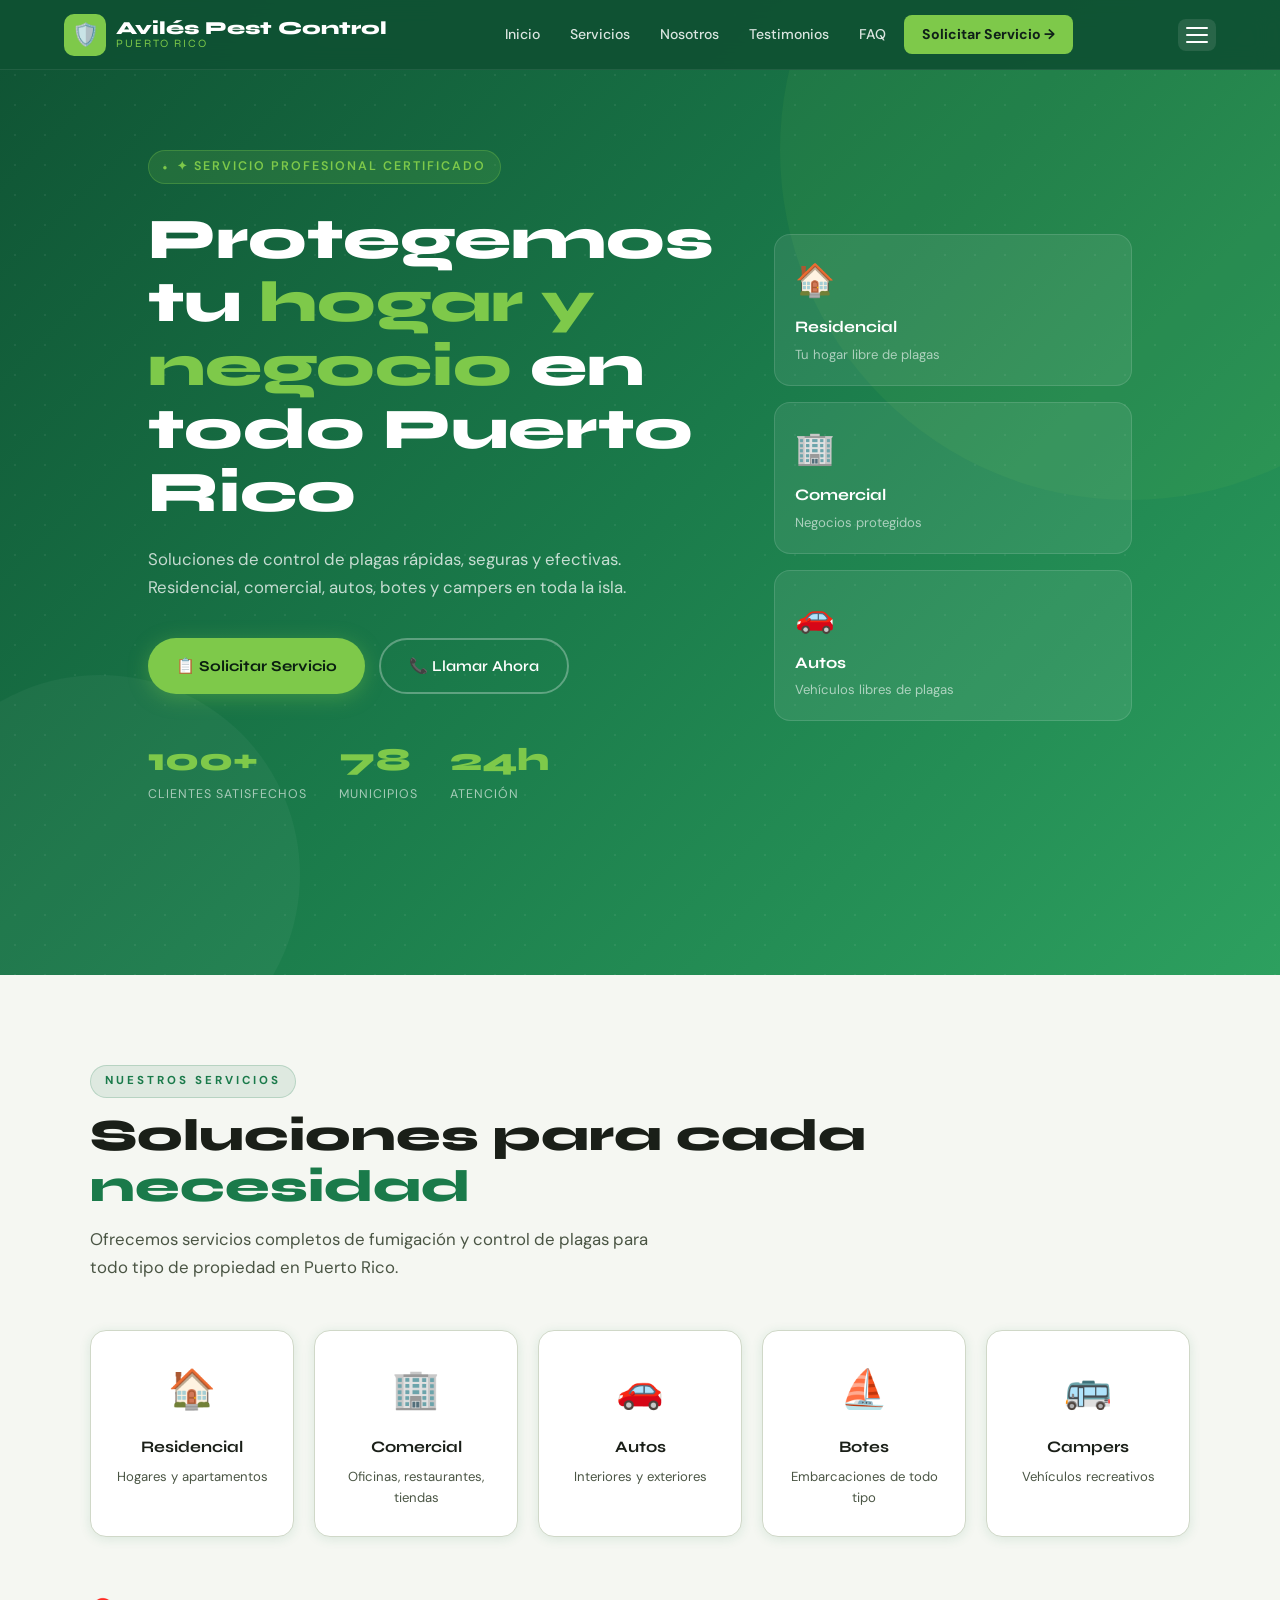
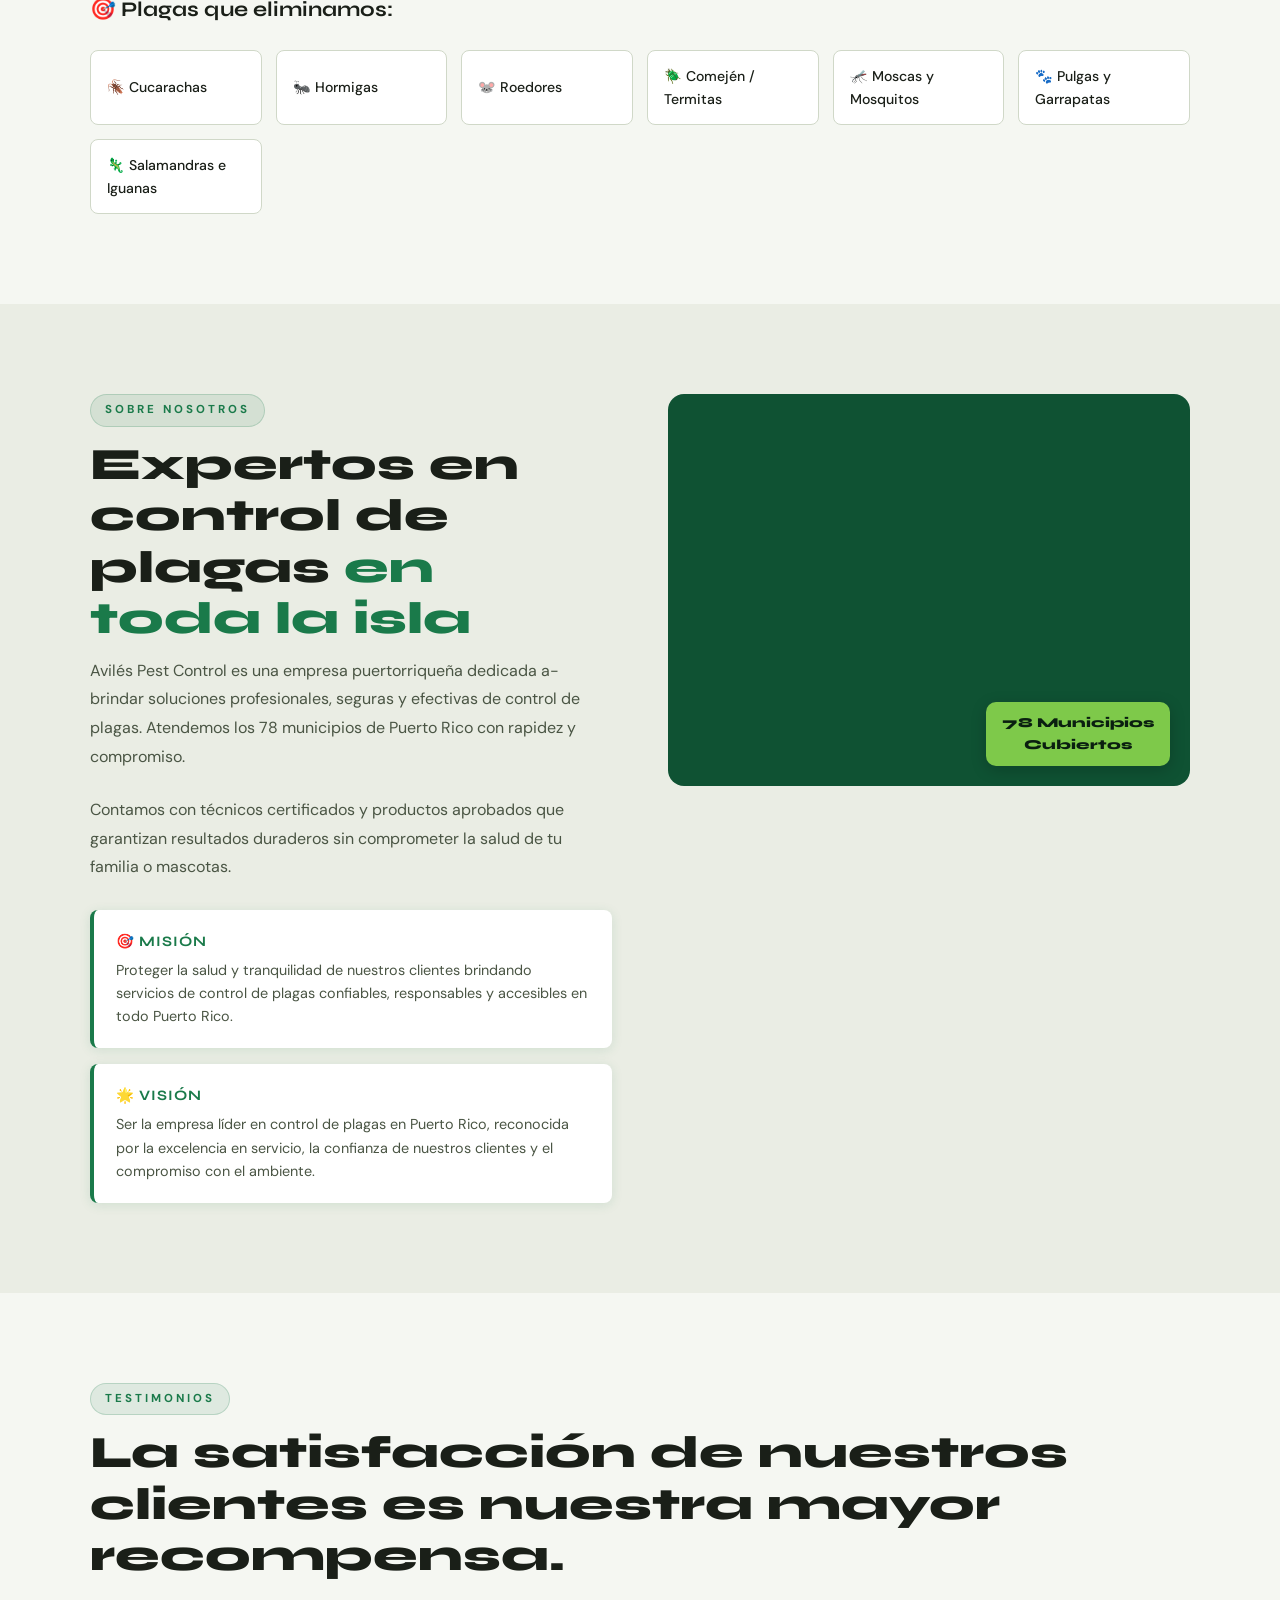
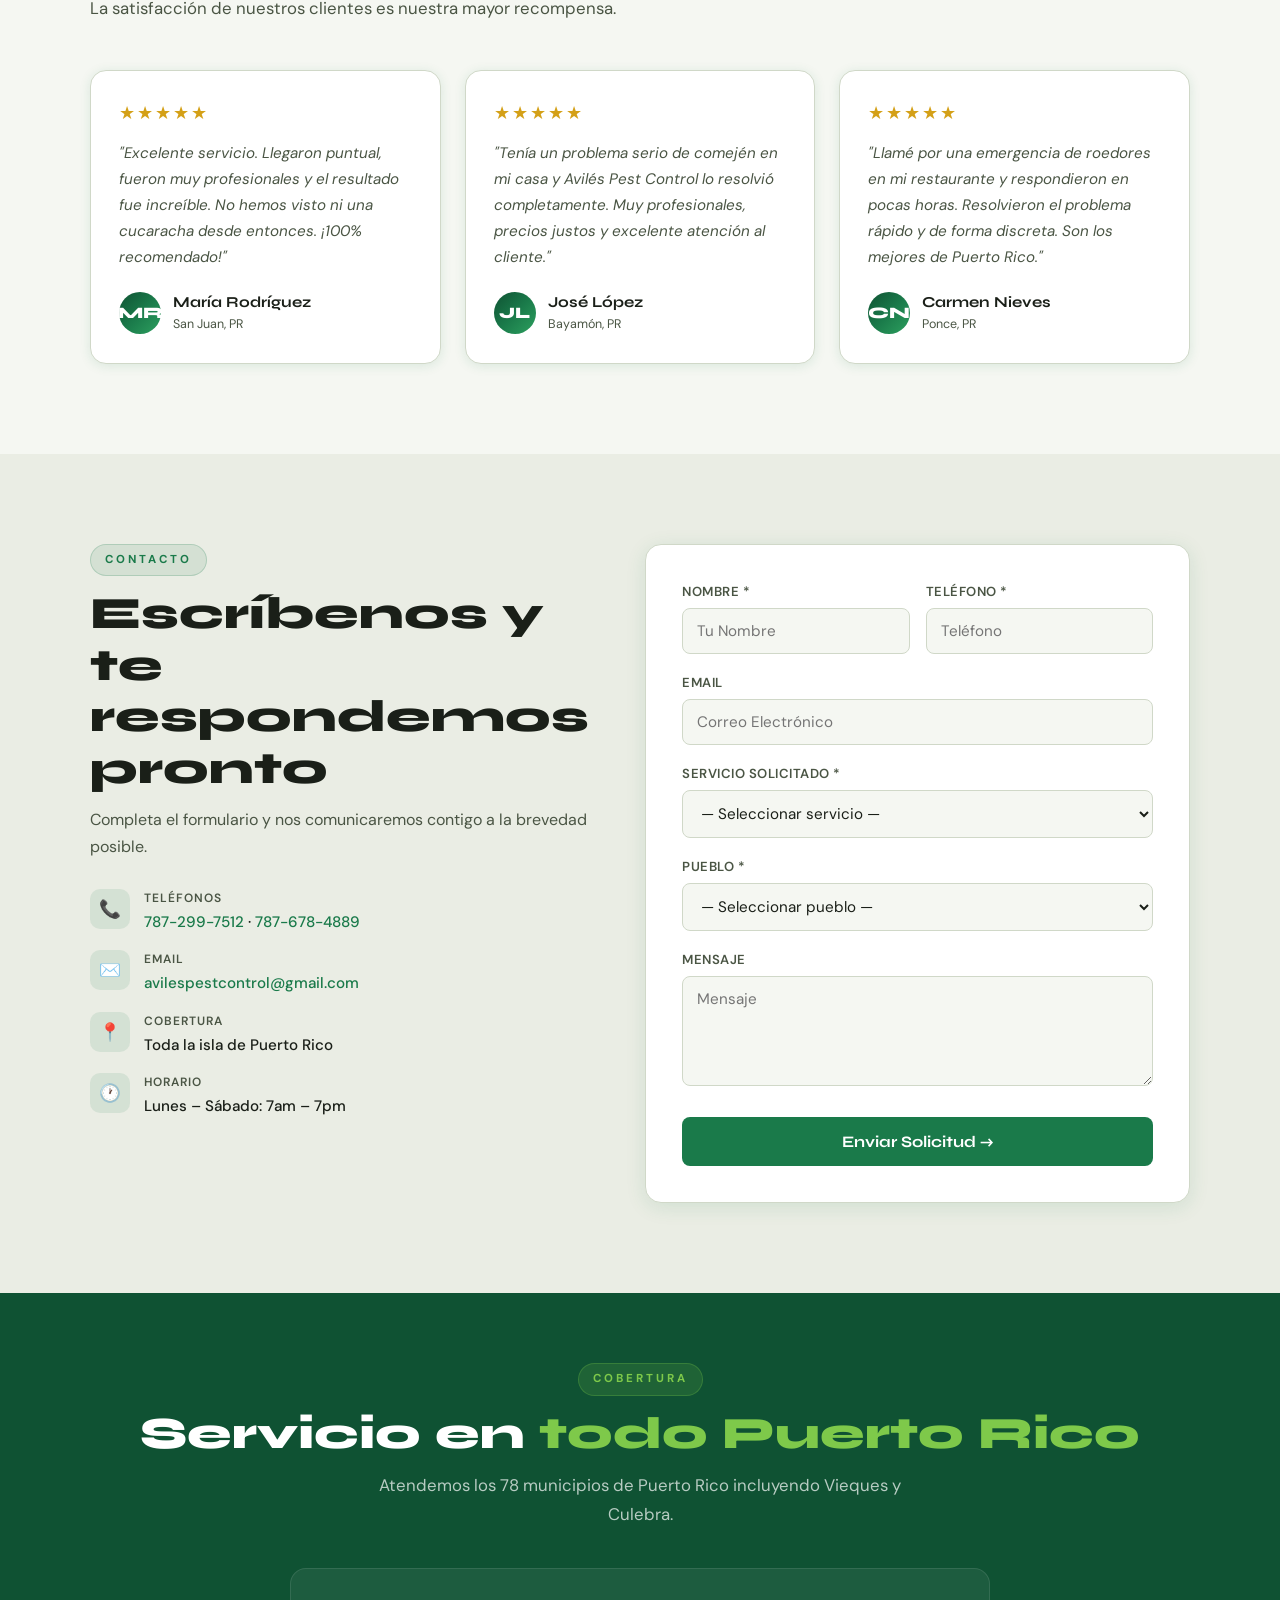
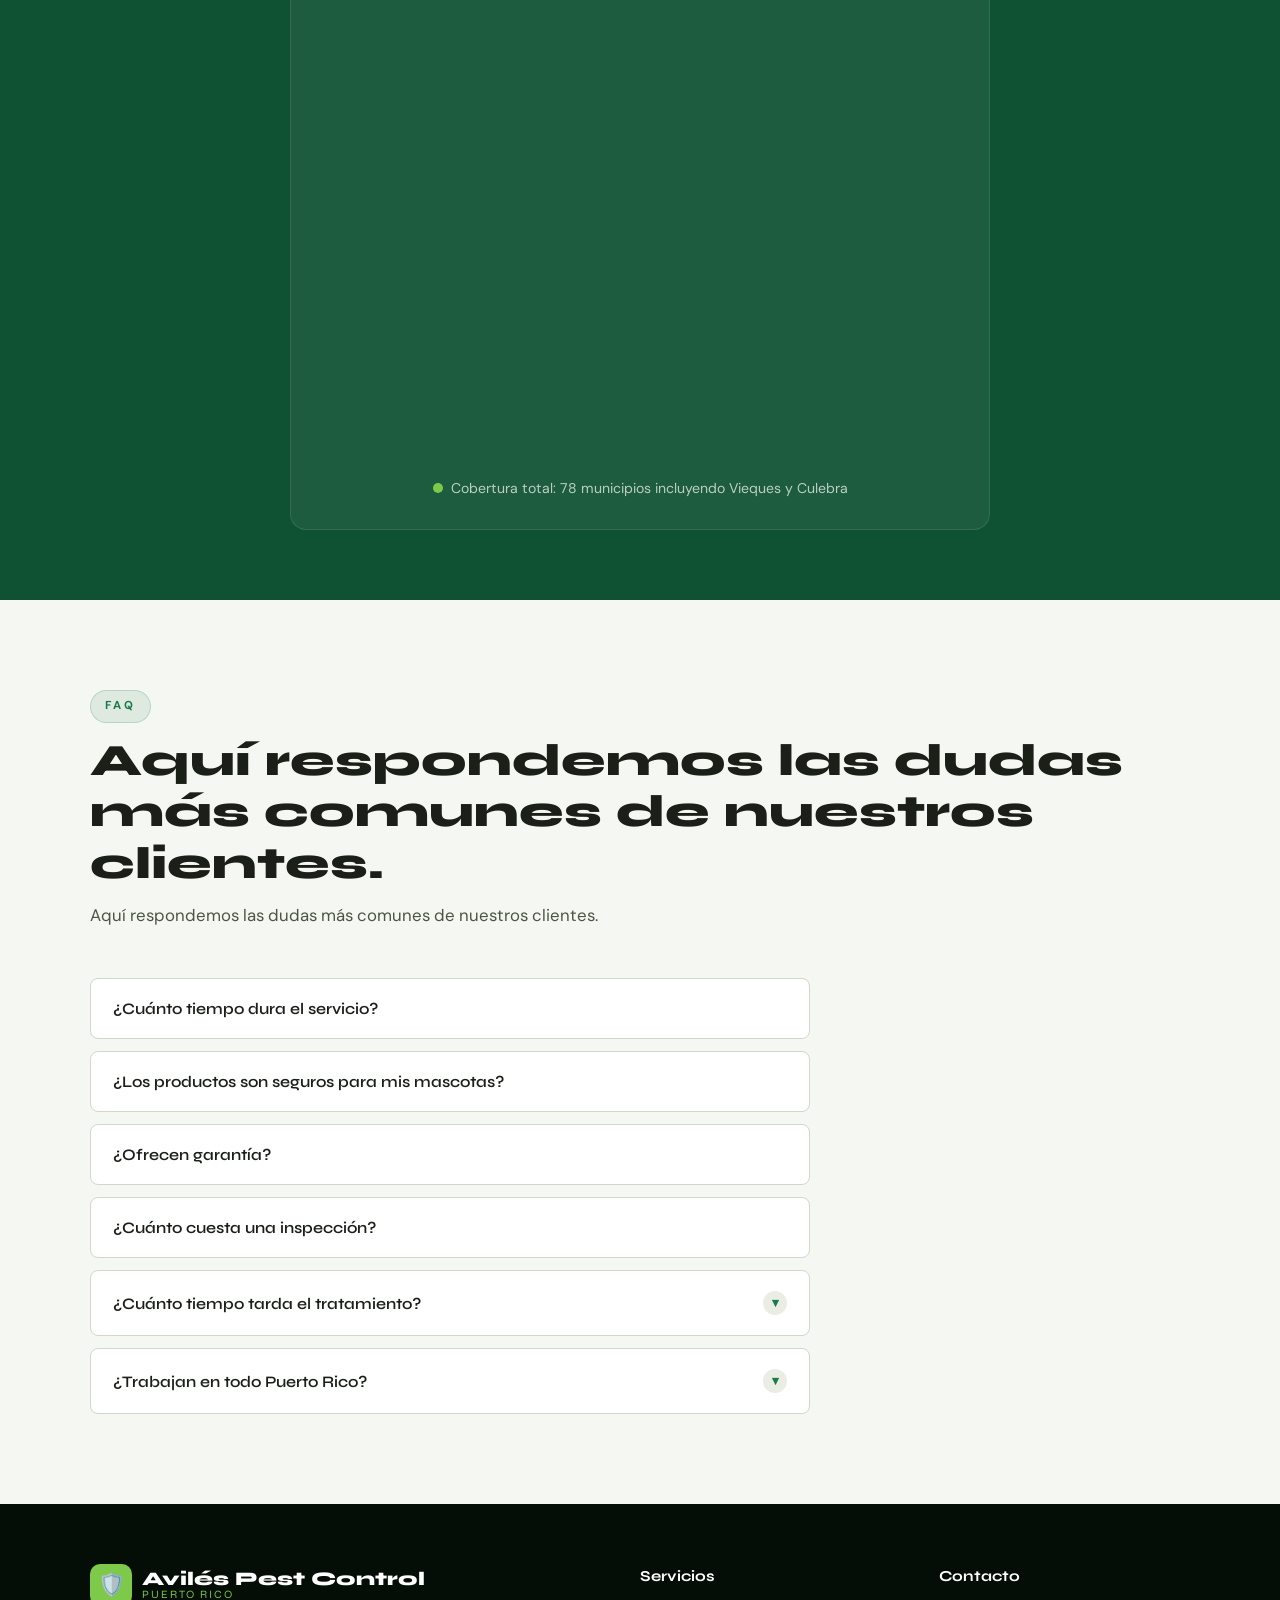
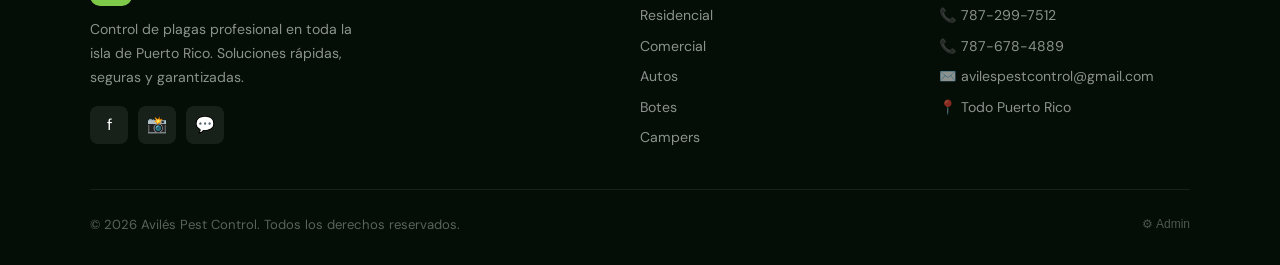
==== index.html @ 505b0408 "Add files via upload" ====
<!DOCTYPE html>
<html lang="es" data-theme="light">
<head>
<meta charset="UTF-8"/>
<meta name="viewport" content="width=device-width, initial-scale=1.0"/>
<title>Avilés Pest Control – Fumigación en todo Puerto Rico</title>
<meta name="description" content="Avilés Pest Control ofrece servicios profesionales de fumigación y control de plagas en toda la isla de Puerto Rico. Residencial, comercial, autos, botes y campers."/>
<meta name="keywords" content="fumigación Puerto Rico, control de plagas PR, pest control Puerto Rico, cucarachas, termitas, comején, hormigas, roedores"/>
<meta property="og:title" content="Avilés Pest Control – Puerto Rico"/>
<meta property="og:description" content="Control de plagas profesional en toda la isla de Puerto Rico."/>
<meta property="og:type" content="website"/>
<link rel="preconnect" href="https://fonts.googleapis.com"/>
<link href="https://fonts.googleapis.com/css2?family=Syne:wght@400;600;700;800&family=DM+Sans:ital,wght@0,300;0,400;0,500;1,300&display=swap" rel="stylesheet"/>
<style>
:root {
  --green: #1a7a4a;
  --green-dark: #0f5233;
  --green-light: #2da05f;
  --lime: #7ec94a;
  --gold: #d4a017;
  --bg: #f5f7f2;
  --bg2: #eaede4;
  --card: #ffffff;
  --text: #1a1f18;
  --text2: #4a5544;
  --border: #d0d8c8;
  --shadow: rgba(26,122,74,0.12);
  --hero-gradient: linear-gradient(135deg, #0f5233 0%, #1a7a4a 50%, #2da05f 100%);
  --radius: 16px;
  --radius-sm: 8px;
  --transition: 0.3s cubic-bezier(0.4,0,0.2,1);
}
[data-theme="dark"] {
  --bg: #0d1510;
  --bg2: #141f18;
  --card: #1a2620;
  --text: #e8ede3;
  --text2: #9aab94;
  --border: #2a3d30;
  --shadow: rgba(0,0,0,0.4);
  --hero-gradient: linear-gradient(135deg, #081209 0%, #0f2018 50%, #0f5233 100%);
}
*,*::before,*::after{box-sizing:border-box;margin:0;padding:0}
html{scroll-behavior:smooth;font-size:16px}
body{font-family:'DM Sans',sans-serif;background:var(--bg);color:var(--text);line-height:1.6;transition:background var(--transition),color var(--transition);overflow-x:hidden}

/* ─── SCROLLBAR ─── */
::-webkit-scrollbar{width:6px}
::-webkit-scrollbar-track{background:var(--bg2)}
::-webkit-scrollbar-thumb{background:var(--green);border-radius:3px}

/* ─── HEADER ─── */
header{position:fixed;top:0;left:0;right:0;z-index:1000;padding:0 5%;height:70px;display:flex;align-items:center;justify-content:space-between;background:rgba(15,82,51,0.95);backdrop-filter:blur(12px);border-bottom:1px solid rgba(255,255,255,0.08);transition:all var(--transition)}
[data-theme="dark"] header{background:rgba(8,18,9,0.95)}
.logo{display:flex;align-items:center;gap:10px;text-decoration:none}
.logo-icon{width:42px;height:42px;background:var(--lime);border-radius:10px;display:flex;align-items:center;justify-content:center;font-size:22px;flex-shrink:0;transition:transform var(--transition)}
.logo:hover .logo-icon{transform:rotate(-8deg) scale(1.05)}
.logo-text{color:#fff;font-family:'Syne',sans-serif;font-weight:800;font-size:1.15rem;line-height:1.1}
.logo-text span{color:var(--lime);font-size:0.7rem;font-weight:400;display:block;letter-spacing:2px;text-transform:uppercase}
nav{display:flex;align-items:center;gap:6px}
nav a{color:rgba(255,255,255,0.85);text-decoration:none;font-size:0.88rem;font-weight:500;padding:6px 12px;border-radius:var(--radius-sm);transition:all var(--transition)}
nav a:hover{color:#fff;background:rgba(255,255,255,0.1)}
.nav-cta{background:var(--lime)!important;color:#0f2018!important;font-weight:700!important;padding:8px 18px!important}
.nav-cta:hover{background:#96d95e!important;transform:translateY(-1px)}
.hamburger{display:flex;flex-direction:column;gap:5px;cursor:pointer;padding:8px;border-radius:8px;background:rgba(255,255,255,0.1);border:none}
.hamburger span{width:22px;height:2px;background:#fff;border-radius:2px;transition:all var(--transition)}
.header-actions{display:flex;align-items:center;gap:8px}
.dropdown{position:relative}
.dropdown-menu{position:absolute;top:calc(100% + 8px);right:0;min-width:220px;background:rgba(8,18,9,0.98);border:1px solid rgba(255,255,255,0.1);border-radius:var(--radius);padding:8px;display:none;flex-direction:column;box-shadow:0 10px 40px rgba(0,0,0,0.4)}
.dropdown-menu.open{display:flex}
.dropdown-section{padding:8px 12px}
.dropdown-title{font-size:0.75rem;color:rgba(255,255,255,0.5);text-transform:uppercase;letter-spacing:1px;margin-bottom:8px}
.dropdown-toggle{display:flex;align-items:center;justify-content:space-between;cursor:pointer}
.dropdown-toggle span{color:#fff;font-size:0.95rem}
.dropdown-toggle input{opacity:0;width:0;height:0}
.dropdown-toggle .toggle-slider{position:relative;width:44px;height:24px;background:rgba(255,255,255,0.2);border-radius:12px;flex-shrink:0}
.dropdown-toggle .toggle-slider::before{content:'';position:absolute;width:18px;height:18px;top:3px;left:3px;background:#fff;border-radius:50%;transition:var(--transition)}
.dropdown-toggle input:checked + .toggle-slider{background:var(--lime)}
.dropdown-toggle input:checked + .toggle-slider::before{transform:translateX(20px);background:#0f2018}
.dropdown-toggle-row{display:flex;align-items:center;justify-content:space-between;margin-top:8px}
.dropdown-toggle-row span{color:#fff;font-size:0.9rem}
.switch{position:relative;display:inline-block;width:44px;height:24px;flex-shrink:0}
.switch input{opacity:0;width:0;height:0}
.switch .slider{position:absolute;cursor:pointer;inset:0;background:rgba(255,255,255,0.2);border-radius:24px;transition:0.3s}
.switch .slider::before{content:'';position:absolute;height:18px;width:18px;left:3px;bottom:3px;background:#fff;border-radius:50%;transition:0.3s}
.switch input:checked + .slider{background:var(--lime)}
.switch input:checked + .slider::before{transform:translateX(20px);background:#0f2018}
.dropdown-divider{height:1px;background:rgba(255,255,255,0.1);margin:4px 0}
.dropdown-item{background:none;border:none;color:#fff;font-size:0.95rem;padding:12px;text-align:left;border-radius:var(--radius-sm);cursor:pointer;transition:var(--transition)}
.dropdown-item:hover{background:rgba(255,255,255,0.1);color:var(--lime)}

/* ─── MOBILE MENU ─── */
.mobile-menu{display:none;position:fixed;top:70px;left:0;right:0;bottom:0;background:rgba(8,18,9,0.97);z-index:999;flex-direction:column;padding:40px 8%;gap:8px;overflow-y:auto;transform:translateX(100%);transition:transform 0.4s cubic-bezier(0.4,0,0.2,1)}
.mobile-menu.open{transform:translateX(0)}
.mobile-menu a,.mobile-menu button.menu-btn{display:block;color:#fff;text-decoration:none;font-family:'Syne',sans-serif;font-size:1.5rem;font-weight:700;padding:14px 0;border-bottom:1px solid rgba(255,255,255,0.08);background:none;border-left:none;border-right:none;border-top:none;cursor:pointer;text-align:left;transition:color var(--transition)}
.mobile-menu a:hover,.mobile-menu button.menu-btn:hover{color:var(--lime)}
.mobile-menu .menu-divider{margin:16px 0;font-size:0.7rem;letter-spacing:3px;color:rgba(255,255,255,0.3);text-transform:uppercase}
.toggle-row{display:flex;align-items:center;justify-content:space-between;padding:14px 0;border-bottom:1px solid rgba(255,255,255,0.08)}
.toggle-row span{color:#fff;font-family:'Syne',sans-serif;font-size:1.1rem;font-weight:600}
.toggle{position:relative;width:52px;height:28px;cursor:pointer}
.toggle input{opacity:0;width:0;height:0}
.toggle-slider{position:absolute;inset:0;background:rgba(255,255,255,0.2);border-radius:14px;transition:var(--transition)}
.toggle-slider::before{content:'';position:absolute;width:22px;height:22px;top:3px;left:3px;background:#fff;border-radius:50%;transition:var(--transition)}
.toggle input:checked+.toggle-slider{background:var(--lime)}
.toggle input:checked+.toggle-slider::before{transform:translateX(24px);background:#0f2018}

/* ─── HERO ─── */
#inicio{min-height:100vh;background:var(--hero-gradient);display:flex;align-items:center;position:relative;overflow:hidden;padding-top:70px}
.hero-bg{position:absolute;inset:0;overflow:hidden;pointer-events:none}
.hero-circle{position:absolute;border-radius:50%;background:rgba(126,201,74,0.08)}
.hero-circle:nth-child(1){width:700px;height:700px;top:-200px;right:-200px}
.hero-circle:nth-child(2){width:400px;height:400px;bottom:-100px;left:-100px;background:rgba(255,255,255,0.04)}
.hero-dots{position:absolute;inset:0;background-image:radial-gradient(rgba(255,255,255,0.06) 1px,transparent 1px);background-size:30px 30px}
.hero-content{position:relative;z-index:2;max-width:1100px;margin:0 auto;padding:80px 5%;display:grid;grid-template-columns:1fr 1fr;gap:60px;align-items:center}
.hero-badge{display:inline-flex;align-items:center;gap:8px;background:rgba(126,201,74,0.15);border:1px solid rgba(126,201,74,0.3);color:var(--lime);font-size:0.78rem;font-weight:600;letter-spacing:2px;text-transform:uppercase;padding:6px 14px;border-radius:50px;margin-bottom:24px;animation:fadeUp 0.6s ease both}
.hero-badge::before{content:'●';font-size:8px;animation:pulse 2s infinite}
@keyframes pulse{0%,100%{opacity:1}50%{opacity:0.3}}
h1{font-family:'Syne',sans-serif;font-size:clamp(2.2rem,4.5vw,3.6rem);font-weight:800;color:#fff;line-height:1.1;margin-bottom:20px;animation:fadeUp 0.7s ease 0.1s both}
h1 em{color:var(--lime);font-style:normal}
.hero-sub{font-size:1.05rem;color:rgba(255,255,255,0.75);max-width:480px;margin-bottom:36px;line-height:1.7;animation:fadeUp 0.7s ease 0.2s both}
.hero-btns{display:flex;gap:14px;flex-wrap:wrap;animation:fadeUp 0.7s ease 0.3s both}
.btn-primary{background:var(--lime);color:#0a1f10;font-family:'Syne',sans-serif;font-weight:700;font-size:0.95rem;padding:14px 28px;border-radius:50px;border:none;cursor:pointer;text-decoration:none;display:inline-flex;align-items:center;gap:8px;transition:all var(--transition);box-shadow:0 4px 20px rgba(126,201,74,0.35)}
.btn-primary:hover{background:#96d95e;transform:translateY(-2px);box-shadow:0 8px 30px rgba(126,201,74,0.45)}
.btn-outline{background:transparent;color:#fff;font-family:'Syne',sans-serif;font-weight:600;font-size:0.95rem;padding:14px 28px;border-radius:50px;border:2px solid rgba(255,255,255,0.3);cursor:pointer;text-decoration:none;display:inline-flex;align-items:center;gap:8px;transition:all var(--transition)}
.btn-outline:hover{border-color:#fff;background:rgba(255,255,255,0.1)}
.hero-stats{display:flex;gap:32px;margin-top:40px;animation:fadeUp 0.7s ease 0.4s both}
.stat{text-align:left}
.stat-num{font-family:'Syne',sans-serif;font-size:2rem;font-weight:800;color:var(--lime)}
.stat-label{font-size:0.78rem;color:rgba(255,255,255,0.6);text-transform:uppercase;letter-spacing:1px}
.hero-visual{display:flex;flex-direction:column;gap:16px;animation:fadeUp 0.8s ease 0.3s both}
.hero-card{background:rgba(255,255,255,0.08);backdrop-filter:blur(10px);border:1px solid rgba(255,255,255,0.12);border-radius:var(--radius);padding:20px;transition:transform var(--transition)}
.hero-card:hover{transform:translateX(-4px)}
.hero-card-icon{font-size:2rem;margin-bottom:8px}
.hero-card h3{color:#fff;font-family:'Syne',sans-serif;font-weight:700;font-size:1rem;margin-bottom:4px}
.hero-card p{color:rgba(255,255,255,0.6);font-size:0.82rem}
@keyframes fadeUp{from{opacity:0;transform:translateY(24px)}to{opacity:1;transform:translateY(0)}}

/* ─── SECTIONS ─── */
section{padding:90px 5%}
.section-inner{max-width:1100px;margin:0 auto}
.section-tag{display:inline-block;background:rgba(26,122,74,0.1);color:var(--green);font-size:0.72rem;font-weight:700;letter-spacing:3px;text-transform:uppercase;padding:6px 14px;border-radius:50px;margin-bottom:12px;border:1px solid rgba(26,122,74,0.2)}
[data-theme="dark"] .section-tag{background:rgba(126,201,74,0.1);color:var(--lime);border-color:rgba(126,201,74,0.2)}
h2{font-family:'Syne',sans-serif;font-weight:800;font-size:clamp(1.8rem,3.5vw,2.8rem);color:var(--text);line-height:1.15;margin-bottom:12px}
h2 em{color:var(--green);font-style:normal}
[data-theme="dark"] h2 em{color:var(--lime)}
.section-lead{font-size:1.05rem;color:var(--text2);max-width:560px;line-height:1.7;margin-bottom:48px}

/* ─── SERVICIOS ─── */
#servicios{background:var(--bg)}
.services-grid{display:grid;grid-template-columns:repeat(auto-fill,minmax(200px,1fr));gap:20px;margin-bottom:56px}
.service-card{background:var(--card);border:1px solid var(--border);border-radius:var(--radius);padding:28px 22px;text-align:center;transition:all var(--transition);cursor:default;box-shadow:0 2px 12px var(--shadow)}
.service-card:hover{border-color:var(--green);transform:translateY(-6px);box-shadow:0 12px 30px var(--shadow)}
.service-icon{font-size:2.4rem;margin-bottom:14px;display:block}
.service-card h3{font-family:'Syne',sans-serif;font-weight:700;font-size:1rem;color:var(--text);margin-bottom:6px}
.service-card p{font-size:0.82rem;color:var(--text2)}
.plagas-title{font-family:'Syne',sans-serif;font-size:1.3rem;font-weight:700;color:var(--text);margin-bottom:24px}
.plagas-grid{display:grid;grid-template-columns:repeat(auto-fill,minmax(160px,1fr));gap:14px}
.plaga-item{display:flex;align-items:center;gap:10px;background:var(--card);border:1px solid var(--border);border-radius:var(--radius-sm);padding:14px 16px;font-size:0.88rem;font-weight:500;color:var(--text);transition:all var(--transition)}
.plaga-item:hover{border-color:var(--green-light);color:var(--green);background:rgba(26,122,74,0.04)}
[data-theme="dark"] .plaga-item:hover{color:var(--lime)}
.plaga-icon{font-size:1.4rem;flex-shrink:0}

/* ─── NOSOTROS ─── */
#nosotros{background:var(--bg2)}
.about-grid{display:grid;grid-template-columns:1fr 1fr;gap:56px;align-items:start}
.about-visual{position:relative}
.about-map-wrap{background:var(--green-dark);border-radius:var(--radius);overflow:hidden;aspect-ratio:4/3;display:flex;align-items:center;justify-content:center;position:relative}
.about-map-wrap svg{width:85%;height:85%;opacity:0.9}
.about-badge{position:absolute;bottom:20px;right:20px;background:var(--lime);color:#0a1f10;font-family:'Syne',sans-serif;font-weight:800;font-size:0.85rem;padding:10px 16px;border-radius:10px;text-align:center;box-shadow:0 4px 16px rgba(0,0,0,0.2)}
.mv-cards{display:grid;gap:16px;margin-top:28px}
.mv-card{background:var(--card);border-left:4px solid var(--green);border-radius:var(--radius-sm);padding:20px 22px;box-shadow:0 2px 12px var(--shadow)}
[data-theme="dark"] .mv-card{border-color:var(--lime)}
.mv-card h4{font-family:'Syne',sans-serif;font-weight:700;color:var(--green);margin-bottom:6px;font-size:0.9rem;text-transform:uppercase;letter-spacing:1px}
[data-theme="dark"] .mv-card h4{color:var(--lime)}
.mv-card p{font-size:0.9rem;color:var(--text2)}

/* ─── TESTIMONIOS ─── */
#testimonios{background:var(--bg)}
.testimonials-grid{display:grid;grid-template-columns:repeat(auto-fill,minmax(300px,1fr));gap:24px}
.testimonial-card{background:var(--card);border:1px solid var(--border);border-radius:var(--radius);padding:28px;box-shadow:0 2px 12px var(--shadow);transition:transform var(--transition)}
.testimonial-card:hover{transform:translateY(-4px)}
.stars{color:var(--gold);font-size:1.1rem;margin-bottom:14px;letter-spacing:2px}
.testimonial-text{font-size:0.95rem;color:var(--text2);font-style:italic;line-height:1.7;margin-bottom:20px}
.testimonial-author{display:flex;align-items:center;gap:12px}
.author-avatar{width:42px;height:42px;border-radius:50%;background:var(--hero-gradient);display:flex;align-items:center;justify-content:center;color:#fff;font-family:'Syne',sans-serif;font-weight:800;font-size:1rem;flex-shrink:0}
.author-name{font-family:'Syne',sans-serif;font-weight:700;font-size:0.95rem;color:var(--text)}
.author-place{font-size:0.78rem;color:var(--text2)}

/* ─── CONTACTO ─── */
#contacto{background:var(--bg2)}
.contact-grid{display:grid;grid-template-columns:1fr 1.5fr;gap:56px;align-items:start}
.contact-info h3{font-family:'Syne',sans-serif;font-size:1.4rem;font-weight:700;margin-bottom:20px}
.contact-items{display:flex;flex-direction:column;gap:16px;margin-bottom:32px}
.contact-item{display:flex;align-items:flex-start;gap:14px}
.contact-item-icon{width:40px;height:40px;background:rgba(26,122,74,0.1);border-radius:10px;display:flex;align-items:center;justify-content:center;font-size:1.1rem;flex-shrink:0}
[data-theme="dark"] .contact-item-icon{background:rgba(126,201,74,0.1)}
.contact-item-label{font-size:0.75rem;font-weight:600;color:var(--text2);text-transform:uppercase;letter-spacing:1px;margin-bottom:2px}
.contact-item-value{font-weight:500;color:var(--text);font-size:0.95rem}
.contact-item-value a{color:var(--green);text-decoration:none}
[data-theme="dark"] .contact-item-value a{color:var(--lime)}
form{background:var(--card);border:1px solid var(--border);border-radius:var(--radius);padding:36px;box-shadow:0 4px 20px var(--shadow)}
.form-row{display:grid;grid-template-columns:1fr 1fr;gap:16px}
.form-group{margin-bottom:18px}
label{display:block;font-size:0.82rem;font-weight:600;color:var(--text2);margin-bottom:6px;text-transform:uppercase;letter-spacing:0.5px}
input,select,textarea{width:100%;background:var(--bg);border:1.5px solid var(--border);border-radius:var(--radius-sm);padding:12px 14px;font-family:'DM Sans',sans-serif;font-size:0.95rem;color:var(--text);transition:border-color var(--transition),box-shadow var(--transition);outline:none}
input:focus,select:focus,textarea:focus{border-color:var(--green);box-shadow:0 0 0 3px rgba(26,122,74,0.12)}
[data-theme="dark"] input,[data-theme="dark"] select,[data-theme="dark"] textarea{background:var(--bg2)}
textarea{resize:vertical;min-height:110px}
select option{background:var(--card);color:var(--text)}
.form-submit{width:100%;background:var(--green);color:#fff;font-family:'Syne',sans-serif;font-weight:700;font-size:1rem;padding:15px;border:none;border-radius:var(--radius-sm);cursor:pointer;transition:all var(--transition);margin-top:6px}
.form-submit:hover{background:var(--green-light);transform:translateY(-2px)}
.form-success{display:none;background:rgba(126,201,74,0.1);border:1px solid var(--lime);border-radius:var(--radius-sm);padding:18px;text-align:center;color:var(--green);font-weight:600;margin-top:16px}
[data-theme="dark"] .form-success{color:var(--lime)}

/* ─── MAPA ─── */
#mapa{background:var(--green-dark);padding:70px 5%;text-align:center}
#mapa h2{color:#fff}
#mapa h2 em{color:var(--lime)}
#mapa .section-tag{background:rgba(126,201,74,0.15);color:var(--lime);border-color:rgba(126,201,74,0.25)}
#mapa .section-lead{color:rgba(255,255,255,0.7);margin:0 auto 40px}
.map-container{max-width:700px;margin:0 auto;background:rgba(255,255,255,0.06);border:1px solid rgba(255,255,255,0.1);border-radius:var(--radius);overflow:hidden;padding:30px;position:relative}
.pr-map svg{width:100%;height:auto;filter:drop-shadow(0 4px 20px rgba(0,0,0,0.4))}
.map-label{margin-top:20px;color:rgba(255,255,255,0.7);font-size:0.88rem;display:flex;align-items:center;justify-content:center;gap:8px}
.map-label::before{content:'';width:10px;height:10px;background:var(--lime);border-radius:50%;animation:pulse 2s infinite}

/* ─── FAQ ─── */
#faq{background:var(--bg)}
.faq-list{max-width:720px;display:flex;flex-direction:column;gap:12px}
.faq-item{background:var(--card);border:1px solid var(--border);border-radius:var(--radius-sm);overflow:hidden;transition:border-color var(--transition)}
.faq-item.open{border-color:var(--green)}
[data-theme="dark"] .faq-item.open{border-color:var(--lime)}
.faq-q{width:100%;background:none;border:none;padding:20px 22px;display:flex;align-items:center;justify-content:space-between;cursor:pointer;font-family:'Syne',sans-serif;font-weight:600;font-size:1rem;color:var(--text);text-align:left;gap:16px}
.faq-arrow{width:24px;height:24px;background:var(--bg2);border-radius:50%;display:flex;align-items:center;justify-content:center;font-size:0.8rem;flex-shrink:0;transition:all var(--transition);color:var(--green)}
[data-theme="dark"] .faq-arrow{color:var(--lime)}
.faq-item.open .faq-arrow{background:var(--green);color:#fff;transform:rotate(180deg)}
[data-theme="dark"] .faq-item.open .faq-arrow{background:var(--lime);color:#0a1f10}
.faq-a{max-height:0;overflow:hidden;transition:max-height 0.4s cubic-bezier(0.4,0,0.2,1),padding 0.3s}
.faq-a p{padding:0 22px 20px;font-size:0.92rem;color:var(--text2);line-height:1.7}
.faq-item.open .faq-a{max-height:300px}

/* ─── FOOTER ─── */
footer{background:#040d06;color:rgba(255,255,255,0.75);padding:60px 5% 30px}
.footer-inner{max-width:1100px;margin:0 auto}
.footer-grid{display:grid;grid-template-columns:2fr 1fr 1fr;gap:48px;margin-bottom:40px}
.footer-brand .logo-text{font-size:1.2rem}
.footer-brand p{font-size:0.88rem;line-height:1.7;color:rgba(255,255,255,0.55);margin-top:12px;max-width:280px}
.footer-col h4{font-family:'Syne',sans-serif;font-weight:700;color:#fff;margin-bottom:16px;font-size:0.95rem}
.footer-col ul{list-style:none;display:flex;flex-direction:column;gap:8px}
.footer-col ul li a{color:rgba(255,255,255,0.55);text-decoration:none;font-size:0.88rem;transition:color var(--transition)}
.footer-col ul li a:hover{color:var(--lime)}
.footer-col ul li{color:rgba(255,255,255,0.55);font-size:0.88rem}
.social-links{display:flex;gap:10px;margin-top:16px}
.social-link{width:38px;height:38px;background:rgba(255,255,255,0.08);border-radius:8px;display:flex;align-items:center;justify-content:center;text-decoration:none;font-size:1rem;transition:all var(--transition);color:#fff}
.social-link:hover{background:var(--green-light);transform:translateY(-2px)}
.footer-bottom{border-top:1px solid rgba(255,255,255,0.08);padding-top:24px;display:flex;align-items:center;justify-content:space-between;font-size:0.82rem;color:rgba(255,255,255,0.35);flex-wrap:gap}
.footer-bottom a{color:var(--lime);text-decoration:none}

/* ─── DASHBOARD ─── */
.modal-overlay{display:none;position:fixed;inset:0;background:rgba(0,0,0,0.85);z-index:2000;align-items:center;justify-content:center;padding:20px}
.modal-overlay.open{display:flex}
.modal{background:var(--card);border-radius:var(--radius);max-width:900px;width:100%;max-height:90vh;overflow-y:auto;box-shadow:0 20px 60px rgba(0,0,0,0.5)}
.modal-header{padding:24px 28px;border-bottom:1px solid var(--border);display:flex;align-items:center;justify-content:space-between}
.modal-header h2{font-size:1.3rem;margin:0}
.modal-close{background:none;border:none;font-size:1.4rem;cursor:pointer;color:var(--text2);padding:4px;border-radius:6px;transition:all var(--transition)}
.modal-close:hover{color:var(--text);background:var(--bg2)}
.modal-body{padding:28px}

/* Login */
.login-form{max-width:360px;margin:0 auto}
.login-form h3{font-family:'Syne',sans-serif;font-size:1.1rem;font-weight:700;margin-bottom:20px;text-align:center}
.login-error{color:#e05050;font-size:0.85rem;text-align:center;margin-top:10px;display:none}
.btn-green{background:var(--green);color:#fff;font-family:'Syne',sans-serif;font-weight:700;padding:13px 20px;border:none;border-radius:var(--radius-sm);cursor:pointer;width:100%;font-size:0.95rem;margin-top:8px;transition:all var(--transition)}
.btn-green:hover{background:var(--green-light)}

/* Dashboard UI */
.dash-nav{display:flex;gap:8px;margin-bottom:28px;flex-wrap:wrap}
.dash-nav button{padding:8px 16px;border-radius:var(--radius-sm);border:1.5px solid var(--border);background:none;cursor:pointer;font-family:'DM Sans',sans-serif;font-weight:500;color:var(--text2);transition:all var(--transition);font-size:0.88rem}
.dash-nav button.active{border-color:var(--green);background:rgba(26,122,74,0.08);color:var(--green)}
[data-theme="dark"] .dash-nav button.active{border-color:var(--lime);background:rgba(126,201,74,0.08);color:var(--lime)}
.dash-panel{display:none}
.dash-panel.active{display:block}
.dash-section{background:var(--bg2);border-radius:var(--radius-sm);padding:20px;margin-bottom:20px}
.dash-section h4{font-family:'Syne',sans-serif;font-weight:700;font-size:0.95rem;color:var(--text);margin-bottom:14px}
.dash-row{display:flex;gap:10px;align-items:flex-end;flex-wrap:wrap}
.dash-row input{flex:1;min-width:200px}
.btn-sm{background:var(--green);color:#fff;border:none;border-radius:var(--radius-sm);padding:10px 16px;cursor:pointer;font-family:'Syne',sans-serif;font-weight:600;font-size:0.85rem;transition:all var(--transition)}
.btn-sm:hover{background:var(--green-light)}
.btn-danger{background:#c0392b}
.btn-danger:hover{background:#e74c3c}
.item-list{display:flex;flex-direction:column;gap:8px;margin-top:12px}
.item-row{display:flex;align-items:center;justify-content:space-between;background:var(--card);border:1px solid var(--border);border-radius:var(--radius-sm);padding:10px 14px;font-size:0.88rem}
.item-row span{color:var(--text);flex:1}
.item-actions{display:flex;gap:6px}
.dash-save-msg{color:var(--green);font-size:0.85rem;font-weight:600;margin-top:8px;display:none}
[data-theme="dark"] .dash-save-msg{color:var(--lime)}

/* scroll reveal */
.reveal{opacity:0;transform:translateY(30px);transition:opacity 0.6s ease,transform 0.6s ease}
.reveal.visible{opacity:1;transform:none}

/* ─── RESPONSIVE ─── */
@media(max-width:900px){
  nav{display:none}
  .mobile-menu{display:flex}
  .hero-content{grid-template-columns:1fr;gap:40px;padding:60px 5%}
  .hero-visual{flex-direction:row;overflow-x:auto}
  .hero-card{min-width:200px}
  .about-grid{grid-template-columns:1fr}
  .contact-grid{grid-template-columns:1fr}
  .footer-grid{grid-template-columns:1fr 1fr;gap:32px}
}
@media(max-width:600px){
  section{padding:60px 5%}
  .form-row{grid-template-columns:1fr}
  .footer-grid{grid-template-columns:1fr}
  .hero-stats{gap:20px}
  .testimonials-grid{grid-template-columns:1fr}
  form{padding:22px}
  .footer-bottom{flex-direction:column;gap:8px;text-align:center}
}
</style>
</head>
<body>

<!-- ─── HEADER ─── -->
<header>
  <a class="logo" href="#inicio">
    <div class="logo-icon">🛡️</div>
    <div class="logo-text">Avilés Pest Control<span>Puerto Rico</span></div>
  </a>
  <nav>
    <a href="#inicio">Inicio</a>
    <a href="#servicios">Servicios</a>
    <a href="#nosotros">Nosotros</a>
    <a href="#testimonios">Testimonios</a>
    <a href="#faq">FAQ</a>
    <a href="#contacto" class="nav-cta">Solicitar Servicio →</a>
  </nav>
  <div class="header-actions">
    <div class="dropdown">
      <button class="hamburger" id="hamburgerBtn" aria-label="Menú">
        <span></span><span></span><span></span>
      </button>
      <div class="dropdown-menu" id="dropdownMenu">
        <div class="dropdown-section">
          <div class="dropdown-title">🌐 Idioma</div>
          <div class="dropdown-toggle-row">
            <span class="lang-label">Español</span>
            <label class="switch">
              <input type="checkbox" class="lang-toggle"/>
              <span class="slider"></span>
            </label>
          </div>
        </div>
        <div class="dropdown-section">
          <div class="dropdown-title">🎨 Tema</div>
          <div class="dropdown-toggle-row">
            <span>Modo Oscuro</span>
            <label class="switch">
              <input type="checkbox" class="theme-toggle"/>
              <span class="slider"></span>
            </label>
          </div>
        </div>
        <div class="dropdown-divider"></div>
        <button class="dropdown-item" id="dashBtn">⚙️ Panel de Administración</button>
      </div>
    </div>
  </div>
</header>

<!-- ─── MOBILE MENU ─── -->
<div class="mobile-menu" id="mobileMenu">
  <a href="#inicio" class="menu-link">Inicio</a>
  <a href="#servicios" class="menu-link">Servicios</a>
  <a href="#nosotros" class="menu-link">Nosotros</a>
  <a href="#testimonios" class="menu-link">Testimonios</a>
  <a href="#faq" class="menu-link">FAQ</a>
  <a href="#contacto" class="menu-link">Solicitar Servicio</a>
  <div class="menu-divider">Configuración</div>
  <div class="toggle-row">
    <span id="langLabel">🇵🇷 Español</span>
    <label class="toggle" title="Cambiar idioma">
      <input type="checkbox" id="langToggle"/>
      <span class="toggle-slider"></span>
    </label>
  </div>
  <div class="toggle-row">
    <span>🌙 Modo Oscuro</span>
    <label class="toggle" title="Cambiar tema">
      <input type="checkbox" id="themeToggleMobile"/>
      <span class="toggle-slider"></span>
    </label>
  </div>
  <button class="menu-btn" id="dashBtnMobile">⚙️ Panel de Administración</button>
</div>

<!-- ─── HERO ─── -->
<section id="inicio">
  <div class="hero-bg">
    <div class="hero-circle"></div>
    <div class="hero-circle"></div>
    <div class="hero-dots"></div>
  </div>
  <div class="hero-content">
    <div class="hero-text">
      <div class="hero-badge">✦ Servicio Profesional Certificado</div>
      <h1>Protegemos tu <em>hogar y negocio</em> en todo Puerto Rico</h1>
      <p class="hero-sub">Soluciones de control de plagas rápidas, seguras y efectivas. Residencial, comercial, autos, botes y campers en toda la isla.</p>
      <div class="hero-btns">
        <a href="#contacto" class="btn-primary">📋 Solicitar Servicio</a>
        <a href="tel:7872997512" class="btn-outline">📞 Llamar Ahora</a>
      </div>
      <div class="hero-stats">
        <div class="stat"><div class="stat-num">100+</div><div class="stat-label">Clientes Satisfechos</div></div>
        <div class="stat"><div class="stat-num">78</div><div class="stat-label">Municipios</div></div>
        <div class="stat"><div class="stat-num">24h</div><div class="stat-label">Atención</div></div>
      </div>
    </div>
    <div class="hero-visual">
      <div class="hero-card">
        <div class="hero-card-icon">🏠</div>
        <h3>Residencial</h3>
        <p>Tu hogar libre de plagas</p>
      </div>
      <div class="hero-card">
        <div class="hero-card-icon">🏢</div>
        <h3>Comercial</h3>
        <p>Negocios protegidos</p>
      </div>
      <div class="hero-card">
        <div class="hero-card-icon">🚗</div>
        <h3>Vehículos</h3>
        <p>Autos, botes y campers</p>
      </div>
    </div>
  </div>
</section>

<!-- ─── SERVICIOS ─── -->
<section id="servicios">
  <div class="section-inner">
    <div class="reveal">
      <div class="section-tag">Nuestros Servicios</div>
      <h2>Soluciones para cada <em>necesidad</em></h2>
      <p class="section-lead">Ofrecemos servicios completos de fumigación y control de plagas para todo tipo de propiedad en Puerto Rico.</p>
    </div>
    <div class="services-grid reveal">
      <div class="service-card"><span class="service-icon">🏠</span><h3>Residencial</h3><p>Hogares y apartamentos</p></div>
      <div class="service-card"><span class="service-icon">🏢</span><h3>Comercial</h3><p>Oficinas, restaurantes, tiendas</p></div>
      <div class="service-card"><span class="service-icon">🚗</span><h3>Autos</h3><p>Interiores y exteriors</p></div>
      <div class="service-card"><span class="service-icon">⛵</span><h3>Botes</h3><p>Embarcaciones de todo tipo</p></div>
      <div class="service-card"><span class="service-icon">🚌</span><h3>Campers</h3><p>Vehículos recreativos</p></div>
    </div>
    <div class="reveal">
      <p class="plagas-title">🎯 Plagas que eliminamos:</p>
      <div class="plagas-grid" id="plagasGrid">
        <div class="plaga-item"><span class="plaga-icon">🪳</span> Cucarachas</div>
        <div class="plaga-item"><span class="plaga-icon">🐜</span> Hormigas</div>
        <div class="plaga-item"><span class="plaga-icon">🐭</span> Roedores</div>
        <div class="plaga-item"><span class="plaga-icon">🪲</span> Comején / Termitas</div>
        <div class="plaga-item"><span class="plaga-icon">🦟</span> Moscas y Mosquitos</div>
        <div class="plaga-item"><span class="plaga-icon">🐾</span> Pulgas y Garrapatas</div>
        <div class="plaga-item"><span class="plaga-icon">🦎</span> Salamandras e Iguanas</div>
      </div>
    </div>
  </div>
</section>

<!-- ─── NOSOTROS ─── -->
<section id="nosotros">
  <div class="section-inner">
    <div class="about-grid">
      <div class="about-text reveal">
        <div class="section-tag">Sobre Nosotros</div>
        <h2>Expertos en control de plagas <em>en toda la isla</em></h2>
        <p style="color:var(--text2);line-height:1.8;margin-bottom:24px">Avilés Pest Control es una empresa puertorriqueña dedicada a brindar soluciones profesionales, seguras y efectivas de control de plagas. Atendemos los 78 municipios de Puerto Rico con rapidez y compromiso.</p>
        <p style="color:var(--text2);line-height:1.8;margin-bottom:28px">Contamos con técnicos certificados y productos aprobados que garantizan resultados duraderos sin comprometer la salud de tu familia o mascotas.</p>
        <div class="mv-cards">
          <div class="mv-card"><h4>🎯 Misión</h4><p>Proteger la salud y tranquilidad de nuestros clientes brindando servicios de control de plagas confiables, responsables y accesibles en todo Puerto Rico.</p></div>
          <div class="mv-card"><h4>🌟 Visión</h4><p>Ser la empresa líder en control de plagas en Puerto Rico, reconocida por la excelencia en servicio, la confianza de nuestros clientes y el compromiso con el ambiente.</p></div>
        </div>
      </div>
      <div class="about-visual reveal">
        <div class="about-map-wrap">
          <iframe 
            src="https://www.google.com/maps/embed?pb=!1m18!1m12!1m3!1d2399869.5489747414!2d-67.5!2d18.2!2m3!1f0!2f0!3f0!3m2!1i1024!2i768!4f13.1!3m3!1m2!1s0x8c05c977b36e4b8d%3A0x10b5ae9f59930d0d!2sPuerto%20Rico!5e0!3m2!1sen!2sus!4v1600000000000!5m2!1sen!2sus" 
            width="100%" 
            height="100%" 
            style="border:0;" 
            allowfullscreen="" 
            loading="lazy" 
            referrerpolicy="no-referrer-when-downgrade">
          </iframe>
          <div class="about-badge">78 Municipios<br/>Cubiertos</div>
        </div>
      </div>
    </div>
  </div>
</section>

<!-- ─── TESTIMONIOS ─── -->
<section id="testimonios">
  <div class="section-inner">
    <div class="reveal">
      <div class="section-tag">Testimonios</div>
      <h2>Lo que dicen nuestros <em>clientes</em></h2>
      <p class="section-lead">La satisfacción de nuestros clientes es nuestra mayor recompensa.</p>
    </div>
    <div class="testimonials-grid reveal" id="testimonialsGrid">
      <div class="testimonial-card">
        <div class="stars">★★★★★</div>
        <p class="testimonial-text">"Excelente servicio. Llegaron puntual, fueron muy profesionales y el resultado fue increíble. No hemos visto ni una cucaracha desde entonces. ¡100% recomendado!"</p>
        <div class="testimonial-author"><div class="author-avatar">MR</div><div><div class="author-name">María Rodríguez</div><div class="author-place">San Juan, PR</div></div></div>
      </div>
      <div class="testimonial-card">
        <div class="stars">★★★★★</div>
        <p class="testimonial-text">"Tenía un problema serio de comején en mi casa y Avilés Pest Control lo resolvió completamente. Muy profesionales, precios justos y excelente atención al cliente."</p>
        <div class="testimonial-author"><div class="author-avatar">JL</div><div><div class="author-name">José López</div><div class="author-place">Bayamón, PR</div></div></div>
      </div>
      <div class="testimonial-card">
        <div class="stars">★★★★★</div>
        <p class="testimonial-text">"Llamé por una emergencia de roedores en mi restaurante y respondieron en pocas horas. Resolvieron el problema rápido y de forma discreta. Son los mejores de Puerto Rico."</p>
        <div class="testimonial-author"><div class="author-avatar">CN</div><div><div class="author-name">Carmen Nieves</div><div class="author-place">Ponce, PR</div></div></div>
      </div>
    </div>
  </div>
</section>

<!-- ─── CONTACTO ─── -->
<section id="contacto">
  <div class="section-inner">
    <div class="contact-grid">
      <div class="contact-info reveal">
        <div class="section-tag">Contacto</div>
        <h2>Solicita tu <em>servicio</em> hoy</h2>
        <p style="color:var(--text2);margin-bottom:28px;line-height:1.7">Completa el formulario y nos comunicaremos contigo a la brevedad posible.</p>
        <div class="contact-items">
          <div class="contact-item">
            <div class="contact-item-icon">📞</div>
            <div><div class="contact-item-label">Teléfonos</div><div class="contact-item-value"><a href="tel:7872997512">787-299-7512</a> · <a href="tel:7876784889">787-678-4889</a></div></div>
          </div>
          <div class="contact-item">
            <div class="contact-item-icon">✉️</div>
            <div><div class="contact-item-label">Email</div><div class="contact-item-value"><a href="mailto:avilespestcontrol@gmail.com">avilespestcontrol@gmail.com</a></div></div>
          </div>
          <div class="contact-item">
            <div class="contact-item-icon">📍</div>
            <div><div class="contact-item-label cobertura-label">Cobertura</div><div class="contact-item-value cobertura-value">Toda la isla de Puerto Rico</div></div>
          </div>
          <div class="contact-item">
            <div class="contact-item-icon">🕐</div>
            <div><div class="contact-item-label horario-label">Horario</div><div class="contact-item-value horario-value">Lunes – Sábado: 7am – 7pm</div></div>
          </div>
        </div>
      </div>
      <div class="reveal">
        <form id="contactForm" novalidate>
          <div class="form-row">
            <div class="form-group"><label>Nombre *</label><input type="text" id="fNombre" placeholder="Tu nombre completo" required/></div>
            <div class="form-group"><label>Teléfono *</label><input type="tel" id="fTel" placeholder="787-000-0000" required/></div>
          </div>
          <div class="form-group"><label>Email</label><input type="email" id="fEmail" placeholder="tu@email.com"/></div>
          <div class="form-group"><label>Servicio Solicitado *</label>
            <select id="fServicio" required>
              <option value="">— Seleccionar servicio —</option>
              <option>Residencial – Cucarachas</option>
              <option>Residencial – Hormigas</option>
              <option>Residencial – Roedores</option>
              <option>Residencial – Comején / Termitas</option>
              <option>Residencial – Moscas y Mosquitos</option>
              <option>Residencial – Pulgas y Garrapatas</option>
              <option>Residencial – Salamandras e Iguanas</option>
              <option>Residencial – General</option>
              <option>Comercial – General</option>
              <option>Comercial – Comején / Termitas</option>
              <option>Auto</option>
              <option>Bote / Embarcación</option>
              <option>Camper / RV</option>
              <option>Otro servicio</option>
            </select>
          </div>
          <div class="form-group"><label>Pueblo *</label>
            <select id="fPueblo" required>
              <option value="">— Seleccionar pueblo —</option>
              <option>Adjuntas</option><option>Aguada</option><option>Aguadilla</option><option>Aguas Buenas</option><option>Aibonito</option><option>Añasco</option><option>Arecibo</option><option>Arroyo</option><option>Barceloneta</option><option>Barranquitas</option><option>Bayamón</option><option>Cabo Rojo</option><option>Caguas</option><option>Camuy</option><option>Canóvanas</option><option>Carolina</option><option>Cataño</option><option>Cayey</option><option>Ceiba</option><option>Ciales</option><option>Cidra</option><option>Coamo</option><option>Comerío</option><option>Corozal</option><option>Culebra</option><option>Dorado</option><option>Fajardo</option><option>Florida</option><option>Guánica</option><option>Guayama</option><option>Guayanilla</option><option>Guaynabo</option><option>Gurabo</option><option>Hatillo</option><option>Hormigueros</option><option>Humacao</option><option>Isabela</option><option>Jayuya</option><option>Juana Díaz</option><option>Juncos</option><option>Lajas</option><option>Lares</option><option>Las Marías</option><option>Las Piedras</option><option>Loíza</option><option>Luquillo</option><option>Manatí</option><option>Maricao</option><option>Maunabo</option><option>Mayagüez</option><option>Moca</option><option>Morovis</option><option>Naguabo</option><option>Naranjito</option><option>Orocovis</option><option>Patillas</option><option>Peñuelas</option><option>Ponce</option><option>Quebradillas</option><option>Rincón</option><option>Río Grande</option><option>Sabana Grande</option><option>Salinas</option><option>San Germán</option><option>San Juan</option><option>San Lorenzo</option><option>San Sebastián</option><option>Santa Isabel</option><option>Toa Alta</option><option>Toa Baja</option><option>Trujillo Alto</option><option>Utuado</option><option>Vega Alta</option><option>Vega Baja</option><option>Vieques</option><option>Villalba</option><option>Yabucoa</option><option>Yauco</option>
            </select>
          </div>
          <div class="form-group"><label>Mensaje</label><textarea id="fMensaje" placeholder="Describe tu situación o cualquier pregunta adicional..."></textarea></div>
          <button type="submit" class="form-submit">Enviar Solicitud →</button>
          <div class="form-success" id="formSuccess">✅ ¡Solicitud enviada! Nos comunicaremos contigo pronto.</div>
        </form>
      </div>
    </div>
  </div>
</section>

<!-- ─── MAPA ─── -->
<section id="mapa">
  <div class="section-inner" style="text-align:center">
    <div class="section-tag" style="margin:0 auto 12px">Cobertura</div>
    <h2>Servicio en <em>todo Puerto Rico</em></h2>
    <p class="section-lead" style="margin:0 auto 40px">Atendemos los 78 municipios de Puerto Rico incluyendo Vieques y Culebra.</p>
    <div class="map-container reveal">
      <div class="pr-map">
        <iframe 
          src="https://www.google.com/maps/embed?pb=!1m18!1m12!1m3!1d2399869.5489747414!2d-67.5!2d18.2!2m3!1f0!2f0!3f0!3m2!1i1024!2i768!4f13.1!3m3!1m2!1s0x8c05c977b36e4b8d%3A0x10b5ae9f59930d0d!2sPuerto%20Rico!5e0!3m2!1sen!2sus!4v1600000000000!5m2!1sen!2sus" 
          width="100%" 
          height="450" 
          style="border:0;border-radius:12px;" 
          allowfullscreen="" 
          loading="lazy" 
          referrerpolicy="no-referrer-when-downgrade">
        </iframe>
      </div>
      <p class="map-label">Cobertura total: 78 municipios incluyendo Vieques y Culebra</p>
    </div>
  </div>
</section>

<!-- ─── FAQ ─── -->
<section id="faq">
  <div class="section-inner">
    <div class="reveal">
      <div class="section-tag">FAQ</div>
      <h2>Preguntas <em>frecuentes</em></h2>
      <p class="section-lead">Aquí respondemos las dudas más comunes de nuestros clientes.</p>
    </div>
    <div class="faq-list reveal">
      <div class="faq-item">
        <button class="faq-q">¿Cada cuánto debo fumigar mi hogar? <span class="faq-arrow">▾</span></button>
        <div class="faq-a"><p>Recomendamos fumigaciones preventivas cada 3 a 6 meses dependiendo del tipo de plaga y el ambiente. Para propiedades comerciales como restaurantes, sugerimos tratamientos mensuales para cumplir con regulaciones sanitarias.</p></div>
      </div>
      <div class="faq-item">
        <button class="faq-q">¿El tratamiento es seguro para mascotas y niños? <span class="faq-arrow">▾</span></button>
        <div class="faq-a"><p>Sí. Usamos productos aprobados por la EPA que son seguros una vez se seca el tratamiento. Recomendamos que mascotas y niños estén fuera del área durante la aplicación (generalmente 2-4 horas). Nuestros técnicos te darán instrucciones específicas según el servicio.</p></div>
      </div>
      <div class="faq-item">
        <button class="faq-q">¿Atienden emergencias? <span class="faq-arrow">▾</span></button>
        <div class="faq-a"><p>¡Sí! Ofrecemos servicio de emergencia. Llámanos al 787-299-7512 o 787-678-4889 y haremos todo lo posible por atenderte lo más rápido posible, incluyendo fines de semana.</p></div>
      </div>
      <div class="faq-item">
        <button class="faq-q">¿Ofrecen garantía en sus servicios? <span class="faq-arrow">▾</span></button>
        <div class="faq-a"><p>Sí, garantizamos nuestros servicios. Si la plaga regresa dentro del período de garantía, regresamos sin costo adicional. Los términos varían según el tipo de servicio; pregunta a nuestro equipo para más detalles.</p></div>
      </div>
      <div class="faq-item">
        <button class="faq-q">¿Cuánto tiempo tarda el tratamiento? <span class="faq-arrow">▾</span></button>
        <div class="faq-a"><p>Depende del tamaño de la propiedad y el tipo de plaga. Un hogar promedio tarda entre 45 minutos y 2 horas. Tratamientos de comején o infestaciones severas pueden requerir más tiempo. Te daremos un estimado antes de comenzar.</p></div>
      </div>
      <div class="faq-item">
        <button class="faq-q">¿Trabajan en todo Puerto Rico? <span class="faq-arrow">▾</span></button>
        <div class="faq-a"><p>¡Absolutamente! Atendemos los 78 municipios de Puerto Rico incluyendo Vieques y Culebra. Sin importar dónde estés en la isla, podemos llegar hasta ti.</p></div>
      </div>
    </div>
  </div>
</section>

<!-- ─── FOOTER ─── -->
<footer>
  <div class="footer-inner">
    <div class="footer-grid">
      <div class="footer-brand">
        <a class="logo" href="#inicio">
          <div class="logo-icon">🛡️</div>
          <div class="logo-text" style="color:#fff">Avilés Pest Control<span>Puerto Rico</span></div>
        </a>
        <p>Control de plagas profesional en toda la isla de Puerto Rico. Soluciones rápidas, seguras y garantizadas.</p>
        <div class="social-links">
          <a class="social-link" href="https://facebook.com" target="_blank" aria-label="Facebook">f</a>
          <a class="social-link" href="https://instagram.com" target="_blank" aria-label="Instagram">📸</a>
          <a class="social-link" href="https://wa.me/17872997512" target="_blank" aria-label="WhatsApp">💬</a>
        </div>
      </div>
      <div class="footer-col">
        <h4>Servicios</h4>
        <ul>
          <li><a href="#servicios">Residencial</a></li>
          <li><a href="#servicios">Comercial</a></li>
          <li><a href="#servicios">Autos</a></li>
          <li><a href="#servicios">Botes</a></li>
          <li><a href="#servicios">Campers</a></li>
        </ul>
      </div>
      <div class="footer-col">
        <h4>Contacto</h4>
        <ul>
          <li><a href="tel:7872997512">📞 787-299-7512</a></li>
          <li><a href="tel:7876784889">📞 787-678-4889</a></li>
          <li><a href="mailto:avilespestcontrol@gmail.com">✉️ avilespestcontrol@gmail.com</a></li>
          <li>📍 Todo Puerto Rico</li>
        </ul>
      </div>
    </div>
    <div class="footer-bottom">
      <span>© 2026 Avilés Pest Control. Todos los derechos reservados.</span>
      <button onclick="openDash()" style="background:none;border:none;color:rgba(255,255,255,0.3);cursor:pointer;font-size:0.75rem;transition:color 0.2s" onmouseover="this.style.color='#7ec94a'" onmouseout="this.style.color='rgba(255,255,255,0.3)'">⚙ Admin</button>
    </div>
  </div>
</footer>

<!-- ─── DASHBOARD MODAL ─── -->
<div class="modal-overlay" id="dashModal">
  <div class="modal">
    <div class="modal-header">
      <h2>⚙️ Panel de Administración</h2>
      <button class="modal-close" onclick="closeDash()">✕</button>
    </div>
    <div class="modal-body">
      <!-- LOGIN -->
      <div id="loginPanel">
        <div class="login-form">
          <h3>🔐 Acceso Seguro</h3>
          <div class="form-group"><label>Usuario</label><input type="text" id="loginUser" placeholder="admin"/></div>
          <div class="form-group"><label>Contraseña</label><input type="password" id="loginPass" placeholder="••••••••"/></div>
          <button class="btn-green" onclick="doLogin()">Entrar →</button>
          <p class="login-error" id="loginErr">⚠️ Credenciales incorrectas</p>
        </div>
      </div>
      <!-- DASHBOARD -->
      <div id="dashPanel" style="display:none">
        <div class="dash-nav">
          <button class="active" onclick="showTab('contact')">📞 Contacto</button>
          <button onclick="showTab('services')">🔧 Servicios</button>
          <button onclick="showTab('testimonials')">⭐ Testimonios</button>
          <button onclick="doLogout()" style="margin-left:auto;color:#e05050;border-color:#e05050">Cerrar Sesión</button>
        </div>
        <!-- Contact Tab -->
        <div class="dash-panel active" id="tab-contact">
          <div class="dash-section">
            <h4>📞 Teléfonos</h4>
            <div class="dash-row"><input type="tel" id="dash-tel1" value="787-299-7512"/><button class="btn-sm" onclick="saveTel()">Guardar</button></div>
            <div class="dash-row" style="margin-top:10px"><input type="tel" id="dash-tel2" value="787-678-4889"/></div>
            <p class="dash-save-msg" id="telSaveMsg">✅ Teléfonos actualizados</p>
          </div>
          <div class="dash-section">
            <h4>✉️ Email</h4>
            <div class="dash-row"><input type="email" id="dash-email" value="avilespestcontrol@gmail.com"/><button class="btn-sm" onclick="saveEmail()">Guardar</button></div>
            <p class="dash-save-msg" id="emailSaveMsg">✅ Email actualizado</p>
          </div>
        </div>
        <!-- Services Tab -->
        <div class="dash-panel" id="tab-services">
          <div class="dash-section">
            <h4>Agregar Plaga / Servicio</h4>
            <div class="dash-row"><input type="text" id="newPlaga" placeholder="Ej: Avispas"/><button class="btn-sm" onclick="addPlaga()">+ Agregar</button></div>
            <div class="item-list" id="plagaList"></div>
          </div>
        </div>
        <!-- Testimonials Tab -->
        <div class="dash-panel" id="tab-testimonials">
          <div class="dash-section">
            <h4>Agregar Testimonio</h4>
            <div class="form-group"><input type="text" id="newTestName" placeholder="Nombre del cliente"/></div>
            <div class="form-group"><input type="text" id="newTestPlace" placeholder="Pueblo, PR"/></div>
            <div class="form-group"><textarea id="newTestText" placeholder="Texto del testimonio..." style="min-height:80px"></textarea></div>
            <button class="btn-sm" onclick="addTestimonial()">+ Agregar Testimonio</button>
            <div class="item-list" id="testList"></div>
          </div>
        </div>
      </div>
    </div>
  </div>
</div>

<script>
// ─── STATE ───
const state = {
  theme: localStorage.getItem('theme') || 'light',
  lang: localStorage.getItem('lang') || 'es',
  loggedIn: false,
  plagas: ['Cucarachas','Hormigas','Roedores','Comején / Termitas','Moscas y Mosquitos','Pulgas y Garrapatas','Salamandras e Iguanas'],
  testimonials: [
    {name:'María Rodríguez',place:'San Juan, PR',text:'"Excelente servicio. Llegaron puntual, fueron muy profesionales y el resultado fue increíble. No hemos visto ni una cucaracha desde entonces. ¡100% recomendado!"'},
    {name:'José López',place:'Bayamón, PR',text:'"Tenía un problema serio de comején en mi casa y Avilés Pest Control lo resolvió completamente. Muy profesionales, precios justos y excelente atención al cliente."'},
    {name:'Carmen Nieves',place:'Ponce, PR',text:'"Llamé por una emergencia de roedores en mi restaurante y respondieron en pocas horas. Resolvieron el problema rápido y de forma discreta. Son los mejores de Puerto Rico."'},
  ],
  contact: {tel1:'787-299-7512', tel2:'787-678-4889', email:'avilespestcontrol@gmail.com'}
};

// ─── THEME ───
function applyTheme(t) {
  document.documentElement.setAttribute('data-theme', t);
  localStorage.setItem('theme', t);
  document.getElementById('themeToggleMobile').checked = (t==='dark');
  document.querySelectorAll('.theme-toggle').forEach(el => el.checked = (t==='dark'));
  document.querySelectorAll('.theme-label-text').forEach(el => el.textContent = t === 'dark' ? 'Modo Oscuro' : 'Modo Claro');
}
applyTheme(state.theme);
document.getElementById('themeToggleMobile').addEventListener('change', e => applyTheme(e.target.checked?'dark':'light'));

// ─── LANG ───
const texts = {
  es: {
    hero_badge:'✦ Servicio Profesional Certificado', h1:'Protegemos tu <em>hogar y negocio</em> en todo Puerto Rico',
    hero_sub:'Soluciones de control de plagas rápidas, seguras y efectivas. Residencial, comercial, autos, botes y campers en toda la isla.',
    cta:'📋 Solicitar Servicio', call:'📞 Llamar Ahora', langLabel:'Español',
    stat_clientes:'Clientes Satisfechos', stat_municipios:'Municipios', stat_atencion:'Atención',
    
    // Hero cards
    card_residencial:'Residencial', card_residencial_sub:'Tu hogar libre de plagas',
    card_comercial:'Comercial', card_comercial_sub:'Negocios protegidos',
    card_autos:'Autos', card_autos_sub:'Vehículos libres de plagas',
    card_botes:'Botes & Campers', card_botes_sub:'Embarcaciones protegidas',
    
    // Services
    servicios_tag:'Nuestros Servicios', servicios:'Servicios', servicios_sub:'Soluciones para cada <em>necesidad</em>',
    servicios_lead:'Ofrecemos servicios completos de fumigación y control de plagas para todo tipo de propiedad en Puerto Rico.',
    servicio_residencial:'Residencial', servicio_residencial_sub:'Hogares y apartamentos',
    servicio_comercial:'Comercial', servicio_comercial_sub:'Oficinas, restaurantes, tiendas',
    servicio_autos:'Autos', servicio_autos_sub:'Interiores y exteriores',
    servicio_botes:'Botes', servicio_botes_sub:'Embarcaciones de todo tipo',
    servicio_campers:'Campers', servicio_campers_sub:'Vehículos recreativos',
    plagas_title:'🎯 Plagas que eliminamos:',
    plaga_cucarachas:'Cucarachas', plaga_hormigas:'Hormigas', plaga_roedores:'Roedores',
    plaga_comejen:'Comején / Termitas', plaga_moscas:'Moscas y Mosquitos', plaga_pulgas:'Pulgas y Garrapatas', plaga_salamandras:'Salamandras e Iguanas',
    
    // About
    nosotros_tag:'Sobre Nosotros', nosotros:'Nosotros', nosotros_sub:'Expertos en control de plagas <em>en toda la isla</em>',
    nosotros_text1:'Avilés Pest Control es una empresa puertorriqueña dedicada a-brindar soluciones profesionales, seguras y efectivas de control de plagas. Atendemos los 78 municipios de Puerto Rico con rapidez y compromiso.',
    nosotros_text2:'Contamos con técnicos certificados y productos aprobados que garantizan resultados duraderos sin comprometer la salud de tu familia o mascotas.',
    mision:'🎯 Misión', mision_text:'Proteger la salud y tranquilidad de nuestros clientes brindando servicios de control de plagas confiables, responsables y accesibles en todo Puerto Rico.',
    vision:'🌟 Visión', vision_text:'Ser la empresa líder en control de plagas en Puerto Rico, reconocida por la excelencia en servicio, la confianza de nuestros clientes y el compromiso con el ambiente.',
    municipios_cubiertos:'78 Municipios<br/>Cubiertos',
    
    // Testimonials
    testimonios_tag:'Testimonios', testimonios:'Lo que dicen nuestros clientes', testimonios_sub:'La satisfacción de nuestros clientes es nuestra mayor recompensa.',
    testimonial_1_name:'María Rodríguez', testimonial_1_place:'San Juan, PR', testimonial_1_text:'"Excelente servicio. Llegaron puntual, fueron muy profesionales y el resultado fue increíble. No hemos visto ni una cucaracha desde entonces. ¡100% recomendado!"',
    testimonial_2_name:'José López', testimonial_2_place:'Bayamón, PR', testimonial_2_text:'"Tenía un problema serio de comején en mi casa y Avilés Pest Control lo resolvió completamente. Muy profesionales, precios justos y excelente atención al cliente."',
    testimonial_3_name:'Carmen Nieves', testimonial_3_place:'Ponce, PR', testimonial_3_text:'"Llamé por una emergencia de roedores en mi restaurante y respondieron en pocas horas. Resolvieron el problema rápido y de forma discreta. Son los mejores de Puerto Rico."',
    
    // FAQ
    faq_tag:'FAQ', faq:'Preguntas frecuentes', faq_sub:'Aquí respondemos las dudas más comunes de nuestros clientes.',
    faq1_q:'¿Cuánto tiempo dura el servicio?', faq1_r:'La mayoría de los tratamientos duran entre 30 minutos y 2 horas, dependiendo del tamaño de la propiedad y la plaga.',
    faq2_q:'¿Los productos son seguros para mis mascotas?', faq2_r:'Sí, usamos productos biodegradables y seguros para mascotas. Después del tratamiento puedes regresar a tu hogar sin preocupaciones.',
    faq3_q:'¿Ofrecen garantía?', faq3_r:'Sí, ofrecemos garantía en todos nuestros servicios. Si la plaga vuelve, regresamos sin costo adicional.',
    faq4_q:'¿Cuánto cuesta una inspección?', faq4_r:'La primera inspección es gratuita. Llámanos y agenda tu cita hoy.',
    
    // Contact
    contacto_tag:'Contacto', contacto:'Contacto', contacto_sub:'Escríbenos y te respondemos pronto',
    form_nombre:'Tu Nombre', form_email:'Correo Electrónico', form_tel:'Teléfono',
    form_servicio:'Tipo de Servicio', form_servicio_opt:'— Seleccionar servicio —',
    form_pueblo:'Pueblo *', form_pueblo_opt:'— Seleccionar pueblo —',
    form_mensaje:'Mensaje', form_enviar:'Enviar Solicitud →',
    form_success:'✅ ¡Solicitud enviada! Nos comunicaremos contigo pronto.',
    servicio_residencial_opt:'Residencial', servicio_comercial_opt:'Comercial', servicio_autos_opt:'Autos', servicio_botes_opt:'Botes / Campers',
    
    // Footer
    footer_derechos:'© 2024 Avilés Pest Control. Todos los derechos reservados.',
    cobertura_tag:'Cobertura', cobertura_h2:'Servicio en <em>todo Puerto Rico</em>', cobertura_lead:'Atendemos los 78 municipios de Puerto Rico incluyendo Vieques y Culebra.',
    mapa_label:'Cobertura total: 78 municipios incluyendo Vieques y Culebra',
    faq_lead:'Aquí respondemos las dudas más comunes de nuestros clientes.',
    contacto_cobertura_label:'Cobertura', contacto_cobertura_value:'Toda la isla de Puerto Rico',
    contacto_horario_label:'Horario', contacto_horario_value:'Lunes – Sábado: 7am – 7pm',
    
    // Form
    form_alert:'Por favor completa los campos requeridos (*)', form_sending:'Enviando...', form_enviar_btn:'Enviar Solicitud →',
    
    // Navigation
    nav_inicio:'Inicio', nav_servicios:'Servicios', nav_nosotros:'Nosotros', nav_testimonios:'Testimonios', nav_faq:'FAQ', nav_cta:'Solicitar Servicio →'
  },
  en: {
    hero_badge:'✦ Certified Professional Service', h1:'We protect your <em>home & business</em> across Puerto Rico',
    hero_sub:'Fast, safe and effective pest control solutions. Residential, commercial, cars, boats and campers across the island.',
    cta:'📋 Request Service', call:'📞 Call Now', langLabel:'English',
    stat_clientes:'Satisfied Clients', stat_municipios:'Municipalities', stat_atencion:'Attention',
    
    // Hero cards
    card_residencial:'Residential', card_residencial_sub:'Your pest-free home',
    card_comercial:'Commercial', card_comercial_sub:'Protected businesses',
    card_autos:'Cars', card_autos_sub:'Pest-free vehicles',
    card_botes:'Boats & Campers', card_botes_sub:'Protected vessels',
    
    // Services
    servicios_tag:'Our Services', servicios:'Services', servicios_sub:'Solutions for every <em>need</em>',
    servicios_lead:'We offer complete fumigation and pest control services for all types of properties in Puerto Rico.',
    servicio_residencial:'Residential', servicio_residencial_sub:'Homes and apartments',
    servicio_comercial:'Commercial', servicio_comercial_sub:'Offices, restaurants, stores',
    servicio_autos:'Cars', servicio_autos_sub:'Interior and exterior',
    servicio_botes:'Boats', servicio_botes_sub:'All types of vessels',
    servicio_campers:'Campers', servicio_campers_sub:'Recreational vehicles',
    plagas_title:'🎯 Pests we eliminate:',
    plaga_cucarachas:'Cockroaches', plaga_hormigas:'Ants', plaga_roedores:'Rodents',
    plaga_comejen:'Termites', plaga_moscas:'Flies & Mosquitoes', plaga_pulgas:'Fleas & Ticks', plaga_salamandras:'Salamanders & Iguanas',
    
    // About
    nosotros_tag:'About Us', nosotros:'About Us', nosotros_sub:'Pest control experts <em>across the island</em>',
    nosotros_text1:'Avilés Pest Control is a Puerto Rican company dedicated to providing professional, safe and effective pest control solutions. We serve all 78 municipalities of Puerto Rico with speed and commitment.',
    nosotros_text2:'We have certified technicians and approved products that guarantee lasting results without compromising the health of your family or pets.',
    mision:'🎯 Mission', mision_text:'Protect the health and peace of mind of our customers by providing reliable, responsible and accessible pest control services throughout Puerto Rico.',
    vision:'🌟 Vision', vision_text:'To be the leading pest control company in Puerto Rico, recognized for service excellence, customer trust, and environmental commitment.',
    municipios_cubiertos:'78 Municipalities<br/>Covered',
    
    // Testimonials
    testimonios_tag:'Testimonials', testimonios:'What our clients say', testimonios_sub:'Customer satisfaction is our greatest reward.',
    testimonial_1_name:'María Rodríguez', testimonial_1_place:'San Juan, PR', testimonial_1_text:'"Excellent service. They arrived on time, were very professional and the result was incredible. We have not seen a single cockroach since then. 100% recommended!"',
    testimonial_2_name:'José López', testimonial_2_place:'Bayamón, PR', testimonial_2_text:'"I had a serious termite problem in my house and Avilés Pest Control resolved it completely. Very professional, fair prices and excellent customer service."',
    testimonial_3_name:'Carmen Nieves', testimonial_3_place:'Ponce, PR', testimonial_3_text:'"I called for a rodent emergency in my restaurant and they responded within hours. They solved the problem quickly and discreetly. They are the best in Puerto Rico."',
    
    // FAQ
    faq_tag:'FAQ', faq:'Frequently Asked Questions', faq_sub:'Here we answer our clients most common questions.',
    faq1_q:'How long does the service take?', faq1_r:'Most treatments take between 30 minutes and 2 hours, depending on property size and pest type.',
    faq2_q:'Are the products safe for my pets?', faq2_r:'Yes, we use biodegradable and pet-safe products. You can return home worry-free after treatment.',
    faq3_q:'Do you offer a warranty?', faq3_r:'Yes, we offer a warranty on all our services. If pests return, we come back at no extra cost.',
    faq4_q:'How much does an inspection cost?', faq4_r:'The first inspection is free. Call us to schedule your appointment today.',
    
    // Contact
    contacto_tag:'Contact', contacto:'Contact', contacto_sub:'Write to us and we will respond soon',
    form_nombre:'Your Name', form_email:'Email', form_tel:'Phone',
    form_servicio:'Service Type', form_servicio_opt:'— Select service —',
    form_pueblo:'Town *', form_pueblo_opt:'— Select town —',
    form_mensaje:'Message', form_enviar:'Send Request →',
    form_success:'✅ Request sent! We will contact you soon.',
    servicio_residencial_opt:'Residential', servicio_comercial_opt:'Commercial', servicio_autos_opt:'Cars', servicio_botes_opt:'Boats / Campers',
    
    // Footer
    footer_derechos:'© 2024 Avilés Pest Control. All rights reserved.',
    cobertura_tag:'Coverage', cobertura_h2:'Service across <em>all Puerto Rico</em>', cobertura_lead:'We serve all 78 municipalities of Puerto Rico including Vieques and Culebra.',
    mapa_label:'Total coverage: 78 municipalities including Vieques and Culebra',
    faq_lead:'Here we answer our clients most common questions.',
    contacto_cobertura_label:'Coverage', contacto_cobertura_value:'All of Puerto Rico',
    contacto_horario_label:'Hours', contacto_horario_value:'Monday – Saturday: 7am – 7pm',
    
    // Form
    form_alert:'Please complete all required fields (*)', form_sending:'Sending...', form_enviar_btn:'Send Request →',
    
    // Navigation
    nav_inicio:'Home', nav_servicios:'Services', nav_nosotros:'About', nav_testimonios:'Testimonials', nav_faq:'FAQ', nav_cta:'Request Service →'
  }
};
function applyLang(l) {
  localStorage.setItem('lang', l);
  document.querySelectorAll('.lang-label').forEach(el => el.textContent = texts[l].langLabel);
  document.querySelectorAll('.lang-toggle').forEach(el => el.checked = (l==='en'));
  document.querySelectorAll('#langLabel').forEach(el => el.textContent = (l==='en' ? '🇺🇸 English' : '🇵🇷 Español'));
  
  // Navigation
  document.querySelectorAll('nav a[href="#inicio"]').forEach(el => el.textContent = texts[l].nav_inicio);
  document.querySelectorAll('nav a[href="#servicios"]').forEach(el => el.textContent = texts[l].nav_servicios);
  document.querySelectorAll('nav a[href="#nosotros"]').forEach(el => el.textContent = texts[l].nav_nosotros);
  document.querySelectorAll('nav a[href="#testimonios"]').forEach(el => el.textContent = texts[l].nav_testimonios);
  document.querySelectorAll('nav a[href="#faq"]').forEach(el => el.textContent = texts[l].nav_faq);
  document.querySelectorAll('.nav-cta').forEach(el => el.textContent = texts[l].nav_cta);
  
  // Hero
  document.querySelectorAll('.hero-badge').forEach(el => el.textContent = texts[l].hero_badge);
  document.querySelectorAll('#inicio h1').forEach(el => el.innerHTML = texts[l].h1);
  document.querySelectorAll('.hero-sub').forEach(el => el.textContent = texts[l].hero_sub);
  document.querySelectorAll('.hero-btns .btn-primary').forEach(el => el.textContent = texts[l].cta);
  document.querySelectorAll('.hero-btns .btn-outline').forEach(el => el.textContent = texts[l].call);
  
  // Stats
  const statLabels = document.querySelectorAll('.stat-label');
  if(statLabels[0]) statLabels[0].textContent = texts[l].stat_clientes;
  if(statLabels[1]) statLabels[1].textContent = texts[l].stat_municipios;
  if(statLabels[2]) statLabels[2].textContent = texts[l].stat_atencion;
  
  // Hero cards
  const heroCards = document.querySelectorAll('.hero-card');
  if(heroCards[0]) { heroCards[0].querySelector('h3').textContent = texts[l].card_residencial; heroCards[0].querySelector('p').textContent = texts[l].card_residencial_sub; }
  if(heroCards[1]) { heroCards[1].querySelector('h3').textContent = texts[l].card_comercial; heroCards[1].querySelector('p').textContent = texts[l].card_comercial_sub; }
  if(heroCards[2]) { heroCards[2].querySelector('h3').textContent = texts[l].card_autos; heroCards[2].querySelector('p').textContent = texts[l].card_autos_sub; }
  if(heroCards[3]) { heroCards[3].querySelector('h3').textContent = texts[l].card_botes; heroCards[3].querySelector('p').textContent = texts[l].card_botes_sub; }
  
  // Services section
  document.querySelectorAll('#servicios .section-tag').forEach(el => el.textContent = texts[l].servicios_tag);
  document.querySelectorAll('#servicios h2').forEach(el => el.innerHTML = texts[l].servicios_sub);
  document.querySelectorAll('#servicios .section-lead').forEach(el => el.textContent = texts[l].servicios_lead);
  
  const serviceCards = document.querySelectorAll('.service-card');
  if(serviceCards[0]) { serviceCards[0].querySelector('h3').textContent = texts[l].servicio_residencial; serviceCards[0].querySelector('p').textContent = texts[l].servicio_residencial_sub; }
  if(serviceCards[1]) { serviceCards[1].querySelector('h3').textContent = texts[l].servicio_comercial; serviceCards[1].querySelector('p').textContent = texts[l].servicio_comercial_sub; }
  if(serviceCards[2]) { serviceCards[2].querySelector('h3').textContent = texts[l].servicio_autos; serviceCards[2].querySelector('p').textContent = texts[l].servicio_autos_sub; }
  if(serviceCards[3]) { serviceCards[3].querySelector('h3').textContent = texts[l].servicio_botes; serviceCards[3].querySelector('p').textContent = texts[l].servicio_botes_sub; }
  if(serviceCards[4]) { serviceCards[4].querySelector('h3').textContent = texts[l].servicio_campers; serviceCards[4].querySelector('p').textContent = texts[l].servicio_campers_sub; }
  
  // Plagas
  document.querySelectorAll('.plagas-title').forEach(el => el.textContent = texts[l].plagas_title);
  const plagaItems = document.querySelectorAll('.plaga-item');
  if(plagaItems[0]) plagaItems[0].innerHTML = '🪳 ' + texts[l].plaga_cucarachas;
  if(plagaItems[1]) plagaItems[1].innerHTML = '🐜 ' + texts[l].plaga_hormigas;
  if(plagaItems[2]) plagaItems[2].innerHTML = '🐭 ' + texts[l].plaga_roedores;
  if(plagaItems[3]) plagaItems[3].innerHTML = '🪲 ' + texts[l].plaga_comejen;
  if(plagaItems[4]) plagaItems[4].innerHTML = '🦟 ' + texts[l].plaga_moscas;
  if(plagaItems[5]) plagaItems[5].innerHTML = '🐾 ' + texts[l].plaga_pulgas;
  if(plagaItems[6]) plagaItems[6].innerHTML = '🦎 ' + texts[l].plaga_salamandras;
  
  // About section
  document.querySelectorAll('#nosotros .section-tag').forEach(el => el.textContent = texts[l].nosotros_tag);
  document.querySelectorAll('#nosotros h2').forEach(el => el.innerHTML = texts[l].nosotros_sub);
  const aboutTexts = document.querySelectorAll('#nosotros .about-text > p');
  if(aboutTexts[0]) aboutTexts[0].textContent = texts[l].nosotros_text1;
  if(aboutTexts[1]) aboutTexts[1].textContent = texts[l].nosotros_text2;
  const mvCards = document.querySelectorAll('.mv-card');
  if(mvCards[0]) mvCards[0].innerHTML = '<h4>' + texts[l].mision + '</h4><p>' + texts[l].mision_text + '</p>';
  if(mvCards[1]) mvCards[1].innerHTML = '<h4>' + texts[l].vision + '</h4><p>' + texts[l].vision_text + '</p>';
  document.querySelectorAll('.about-badge').forEach(el => el.innerHTML = texts[l].municipios_cubiertos);
  
  // Testimonials section
  document.querySelectorAll('#testimonios .section-tag').forEach(el => el.textContent = texts[l].testimonios_tag);
  document.querySelectorAll('#testimonios h2').forEach(el => el.innerHTML = texts[l].testimonios_sub);
  document.querySelectorAll('#testimonios .section-lead').forEach(el => el.textContent = texts[l].testimonios_sub);
  const testCards = document.querySelectorAll('.testimonial-card');
  if(testCards[0]) { testCards[0].querySelector('.testimonial-text').textContent = texts[l].testimonial_1_text; testCards[0].querySelector('.author-name').textContent = texts[l].testimonial_1_name; testCards[0].querySelector('.author-place').textContent = texts[l].testimonial_1_place; }
  if(testCards[1]) { testCards[1].querySelector('.testimonial-text').textContent = texts[l].testimonial_2_text; testCards[1].querySelector('.author-name').textContent = texts[l].testimonial_2_name; testCards[1].querySelector('.author-place').textContent = texts[l].testimonial_2_place; }
  if(testCards[2]) { testCards[2].querySelector('.testimonial-text').textContent = texts[l].testimonial_3_text; testCards[2].querySelector('.author-name').textContent = texts[l].testimonial_3_name; testCards[2].querySelector('.author-place').textContent = texts[l].testimonial_3_place; }
  
  // FAQ section
  document.querySelectorAll('#faq .section-tag').forEach(el => el.textContent = texts[l].faq_tag);
  document.querySelectorAll('#faq h2').forEach(el => el.innerHTML = texts[l].faq_sub);
  document.querySelectorAll('#faq .section-lead').forEach(el => el.textContent = texts[l].faq_sub);
  const faqQs = document.querySelectorAll('.faq-q');
  if(faqQs[0]) faqQs[0].textContent = texts[l].faq1_q;
  if(faqQs[1]) faqQs[1].textContent = texts[l].faq2_q;
  if(faqQs[2]) faqQs[2].textContent = texts[l].faq3_q;
  if(faqQs[3]) faqQs[3].textContent = texts[l].faq4_q;
  const faqRs = document.querySelectorAll('.faq-a p');
  if(faqRs[0]) faqRs[0].textContent = texts[l].faq1_r;
  if(faqRs[1]) faqRs[1].textContent = texts[l].faq2_r;
  if(faqRs[2]) faqRs[2].textContent = texts[l].faq3_r;
  if(faqRs[3]) faqRs[3].textContent = texts[l].faq4_r;
  
  // Contact section
  document.querySelectorAll('#contacto .section-tag').forEach(el => el.textContent = texts[l].contacto_tag);
  document.querySelectorAll('#contacto h2').forEach(el => el.innerHTML = texts[l].contacto_sub);
  document.querySelectorAll('#contacto .section-lead').forEach(el => el.textContent = texts[l].contacto_sub);
  document.querySelectorAll('label[for="fNombre"]').forEach(el => el.textContent = texts[l].form_nombre);
  document.querySelectorAll('label[for="fEmail"]').forEach(el => el.textContent = texts[l].form_email);
  document.querySelectorAll('label[for="fTel"]').forEach(el => el.textContent = texts[l].form_tel);
  document.querySelectorAll('label[for="fServicio"]').forEach(el => el.textContent = texts[l].form_servicio);
  document.querySelectorAll('label[for="fPueblo"]').forEach(el => el.textContent = texts[l].form_pueblo);
  document.querySelectorAll('label[for="fMensaje"]').forEach(el => el.textContent = texts[l].form_mensaje);
  document.querySelectorAll('.form-submit').forEach(el => el.textContent = texts[l].form_enviar);
  document.querySelectorAll('#fNombre').forEach(el => el.placeholder = texts[l].form_nombre);
  document.querySelectorAll('#fEmail').forEach(el => el.placeholder = texts[l].form_email);
  document.querySelectorAll('#fTel').forEach(el => el.placeholder = texts[l].form_tel);
  document.querySelectorAll('#fMensaje').forEach(el => el.placeholder = texts[l].form_mensaje);
  document.querySelectorAll('#fServicio option:first-child').forEach(el => el.textContent = texts[l].form_servicio_opt);
  document.querySelectorAll('#fPueblo option:first-child').forEach(el => el.textContent = texts[l].form_pueblo_opt);
  
  // Footer
  document.querySelectorAll('.footer-bottom p').forEach(el => el.textContent = texts[l].footer_derechos);
  
  // Cobertura / Map section
  document.querySelectorAll('#mapa .section-tag').forEach(el => el.textContent = texts[l].cobertura_tag);
  document.querySelectorAll('#mapa h2').forEach(el => el.innerHTML = texts[l].cobertura_h2);
  document.querySelectorAll('#mapa .section-lead').forEach(el => el.textContent = texts[l].cobertura_lead);
  document.querySelectorAll('.map-label').forEach(el => el.textContent = texts[l].mapa_label);
  
  // FAQ section
  document.querySelectorAll('#faq .section-lead').forEach(el => el.textContent = texts[l].faq_lead);
  
  // Contact section info
  document.querySelectorAll('.cobertura-label').forEach(el => el.textContent = texts[l].contacto_cobertura_label);
  document.querySelectorAll('.cobertura-value').forEach(el => el.textContent = texts[l].contacto_cobertura_value);
  document.querySelectorAll('.horario-label').forEach(el => el.textContent = texts[l].contacto_horario_label);
  document.querySelectorAll('.horario-value').forEach(el => el.textContent = texts[l].contacto_horario_value);
  
  // Mobile menu links
  document.querySelectorAll('.mobile-menu a[href="#inicio"]').forEach(el => el.textContent = texts[l].nav_inicio);
  document.querySelectorAll('.mobile-menu a[href="#servicios"]').forEach(el => el.textContent = texts[l].nav_servicios);
  document.querySelectorAll('.mobile-menu a[href="#nosotros"]').forEach(el => el.textContent = texts[l].nav_nosotros);
  document.querySelectorAll('.mobile-menu a[href="#testimonios"]').forEach(el => el.textContent = texts[l].nav_testimonios);
  document.querySelectorAll('.mobile-menu a[href="#faq"]').forEach(el => el.textContent = texts[l].nav_faq);
  document.querySelectorAll('.mobile-menu a[href="#contacto"]').forEach(el => el.textContent = texts[l].nav_cta);
}
applyLang(state.lang);

// ─── HAMBURGER / DROPDOWN ───
const ham = document.getElementById('hamburgerBtn');
const menu = document.getElementById('mobileMenu');
const dropdown = document.getElementById('dropdownMenu');
const dashBtn = document.getElementById('dashBtn');

ham.addEventListener('click', (e) => {
  e.stopPropagation();
  dropdown.classList.toggle('open');
});

document.addEventListener('click', (e) => {
  if (!dropdown.contains(e.target)) {
    dropdown.classList.remove('open');
  }
});

dashBtn.addEventListener('click', () => {
  dropdown.classList.remove('open');
  openDash();
});

// Theme toggle handlers for dropdown
document.querySelectorAll('.theme-toggle').forEach(el => {
  el.addEventListener('change', e => {
    applyTheme(e.target.checked ? 'dark' : 'light');
  });
});

// Lang toggle handlers for dropdown
document.querySelectorAll('.lang-toggle').forEach(el => {
  el.addEventListener('change', e => {
    applyLang(e.target.checked ? 'en' : 'es');
  });
});

document.querySelectorAll('.menu-link').forEach(a => a.addEventListener('click', () => {
  menu.classList.remove('open');
  ham.children[0].style.transform = '';
  ham.children[1].style.opacity = '1';
  ham.children[2].style.transform = '';
  document.body.style.overflow = '';
}));

// ─── SCROLL REVEAL ───
const observer = new IntersectionObserver(entries => {
  entries.forEach(e => { if(e.isIntersecting) { e.target.classList.add('visible'); observer.unobserve(e.target); }});
}, {threshold:0.1});
document.querySelectorAll('.reveal').forEach(el => observer.observe(el));

// ─── FAQ ───
document.querySelectorAll('.faq-q').forEach(btn => btn.addEventListener('click', () => {
  const item = btn.closest('.faq-item');
  const wasOpen = item.classList.contains('open');
  document.querySelectorAll('.faq-item').forEach(i => i.classList.remove('open'));
  if (!wasOpen) item.classList.add('open');
}));

// ─── FORM ───
document.getElementById('contactForm').addEventListener('submit', e => {
  e.preventDefault();
  const nom = document.getElementById('fNombre').value.trim();
  const tel = document.getElementById('fTel').value.trim();
  const srv = document.getElementById('fServicio').value;
  const pue = document.getElementById('fPueblo').value;
  const currentLang = localStorage.getItem('lang') || 'es';
  if (!nom || !tel || !srv || !pue) {
    alert(texts[currentLang].form_alert);
    return;
  }
  const btn = e.target.querySelector('.form-submit');
  btn.textContent = texts[currentLang].form_sending;
  btn.disabled = true;
  setTimeout(() => {
    btn.textContent = texts[currentLang].form_enviar_btn;
    btn.disabled = false;
    document.getElementById('formSuccess').style.display = 'block';
    e.target.reset();
    setTimeout(() => document.getElementById('formSuccess').style.display = 'none', 5000);
  }, 1200);
});

// ─── DASHBOARD ───
function openDash() { document.getElementById('dashModal').classList.add('open'); document.body.style.overflow='hidden'; }
function closeDash() { document.getElementById('dashModal').classList.remove('open'); document.body.style.overflow=''; }
document.getElementById('dashBtnMobile').addEventListener('click', () => { menu.classList.remove('open'); openDash(); });
document.getElementById('dashModal').addEventListener('click', e => { if(e.target===document.getElementById('dashModal')) closeDash(); });
document.addEventListener('keydown', e => { if(e.key==='Escape') closeDash(); });

function doLogin() {
  const u = document.getElementById('loginUser').value;
  const p = document.getElementById('loginPass').value;
  if (u==='admin' && p==='aviles2026') {
    document.getElementById('loginPanel').style.display='none';
    document.getElementById('dashPanel').style.display='block';
    state.loggedIn = true;
    renderPlagaList();
    renderTestList();
  } else {
    document.getElementById('loginErr').style.display='block';
    setTimeout(() => document.getElementById('loginErr').style.display='none', 3000);
  }
}
function doLogout() {
  document.getElementById('loginPanel').style.display='block';
  document.getElementById('dashPanel').style.display='none';
  document.getElementById('loginUser').value='';
  document.getElementById('loginPass').value='';
}
function showTab(id) {
  document.querySelectorAll('.dash-panel').forEach(p => p.classList.remove('active'));
  document.querySelectorAll('.dash-nav button').forEach(b => b.classList.remove('active'));
  document.getElementById('tab-'+id).classList.add('active');
  event.target.classList.add('active');
}
function saveTel() {
  state.contact.tel1 = document.getElementById('dash-tel1').value;
  state.contact.tel2 = document.getElementById('dash-tel2').value;
  const msg = document.getElementById('telSaveMsg');
  msg.style.display='block'; setTimeout(()=>msg.style.display='none',2500);
}
function saveEmail() {
  state.contact.email = document.getElementById('dash-email').value;
  const msg = document.getElementById('emailSaveMsg');
  msg.style.display='block'; setTimeout(()=>msg.style.display='none',2500);
}

// Plagas
const plagaIcons = ['🪳','🐜','🐭','🪲','🦟','🐾','🦎','🐝','🕷️','🪰'];
function renderPlagaList() {
  const el = document.getElementById('plagaList');
  el.innerHTML = state.plagas.map((p,i) => `<div class="item-row"><span>${plagaIcons[i%plagaIcons.length]} ${p}</span><div class="item-actions"><button class="btn-sm btn-danger" onclick="removePlaga(${i})">🗑</button></div></div>`).join('');
}
function addPlaga() {
  const v = document.getElementById('newPlaga').value.trim();
  if (!v) return;
  state.plagas.push(v);
  document.getElementById('newPlaga').value='';
  renderPlagaList();
  // Update main page
  const icons = ['🪳','🐜','🐭','🪲','🦟','🐾','🦎','🐝','🕷️','🪰'];
  document.getElementById('plagasGrid').innerHTML = state.plagas.map((p,i) =>
    `<div class="plaga-item"><span class="plaga-icon">${icons[i%icons.length]}</span>${p}</div>`).join('');
}
function removePlaga(i) { state.plagas.splice(i,1); renderPlagaList(); }

// Testimonials
function renderTestList() {
  const el = document.getElementById('testList');
  el.innerHTML = state.testimonials.map((t,i) => `<div class="item-row"><span><strong>${t.name}</strong> – ${t.place}</span><div class="item-actions"><button class="btn-sm btn-danger" onclick="removeTest(${i})">🗑</button></div></div>`).join('');
}
function addTestimonial() {
  const name = document.getElementById('newTestName').value.trim();
  const place = document.getElementById('newTestPlace').value.trim();
  const text = document.getElementById('newTestText').value.trim();
  if (!name || !text) return;
  state.testimonials.push({name, place, text:`"${text}"`});
  document.getElementById('newTestName').value='';
  document.getElementById('newTestPlace').value='';
  document.getElementById('newTestText').value='';
  renderTestList();
  // Update main page
  const initials = n => n.split(' ').map(w=>w[0]).join('').toUpperCase().slice(0,2);
  document.getElementById('testimonialsGrid').innerHTML = state.testimonials.map(t => `
    <div class="testimonial-card">
      <div class="stars">★★★★★</div>
      <p class="testimonial-text">${t.text}</p>
      <div class="testimonial-author">
        <div class="author-avatar">${initials(t.name)}</div>
        <div><div class="author-name">${t.name}</div><div class="author-place">${t.place}</div></div>
      </div>
    </div>`).join('');
}
function removeTest(i) {
  state.testimonials.splice(i,1);
  renderTestList();
}

// Login on Enter
document.getElementById('loginPass').addEventListener('keydown', e => { if(e.key==='Enter') doLogin(); });
</script>
</body>
</html>
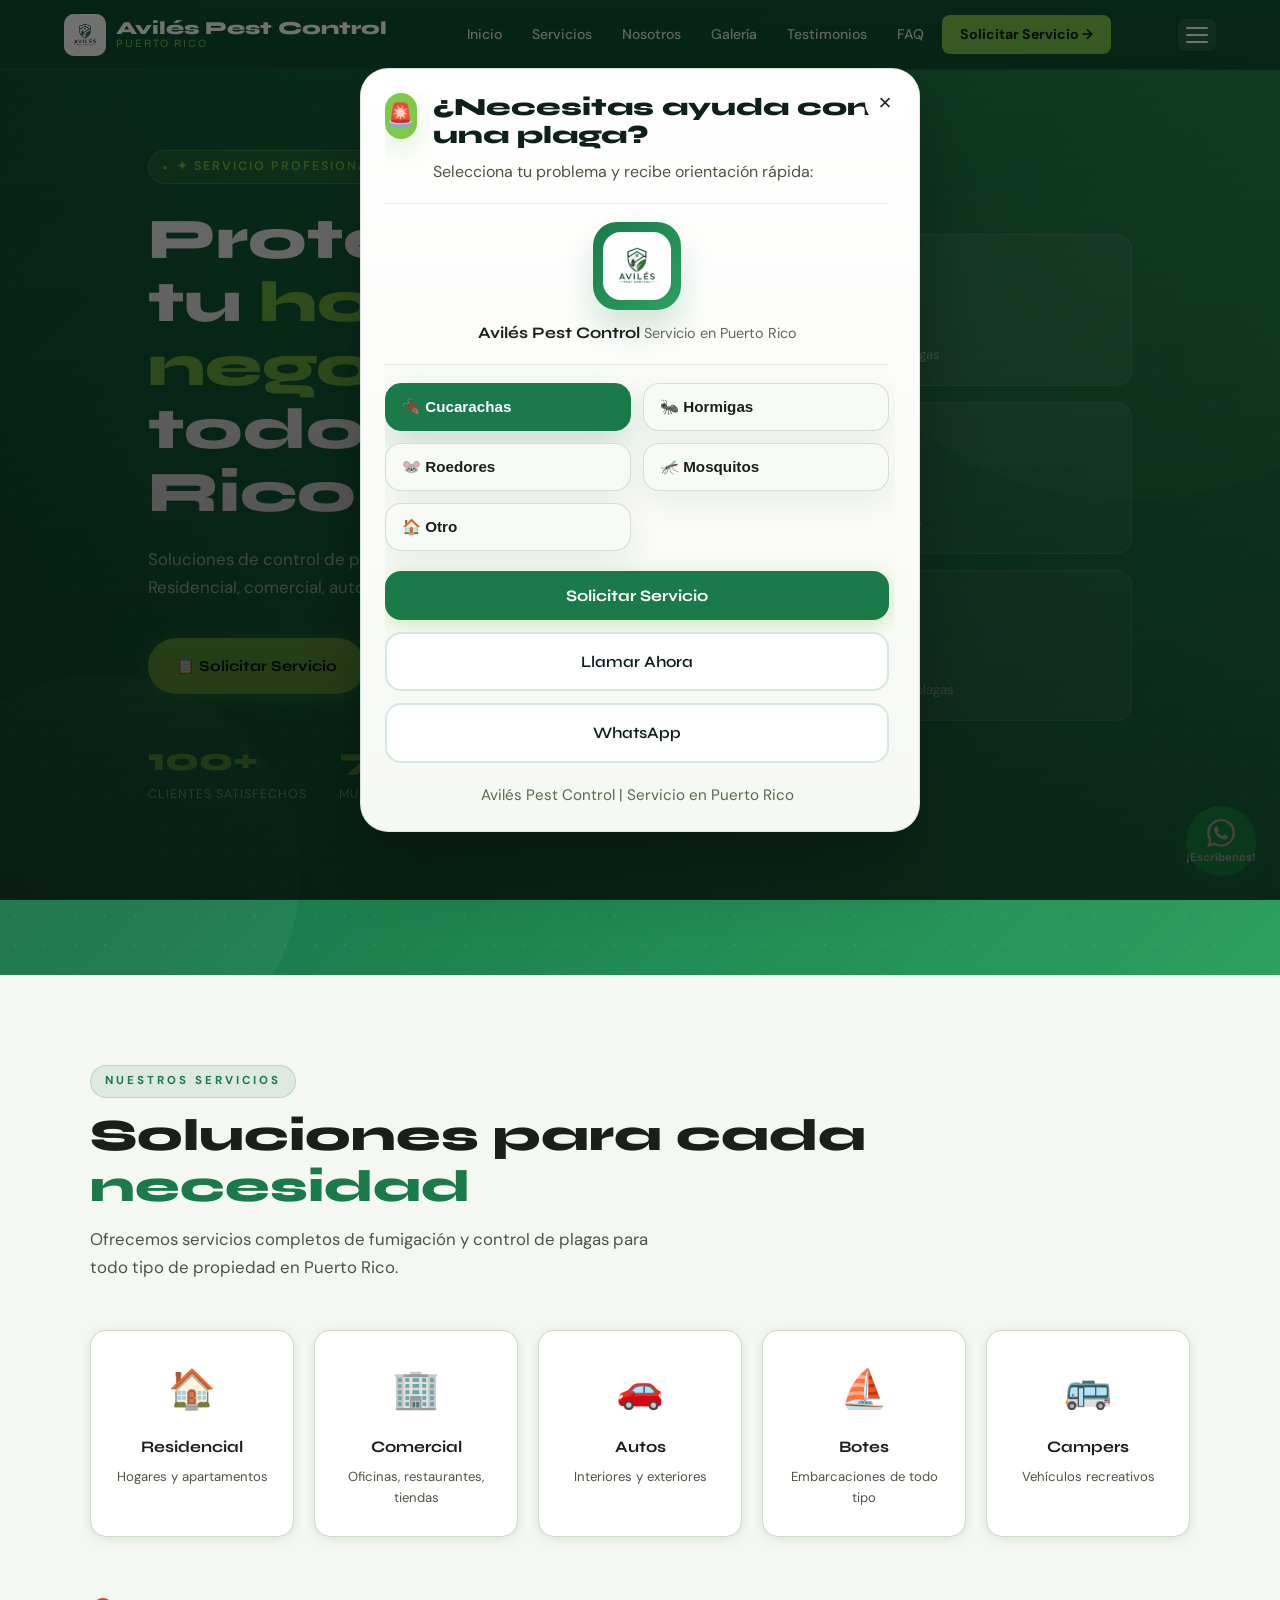
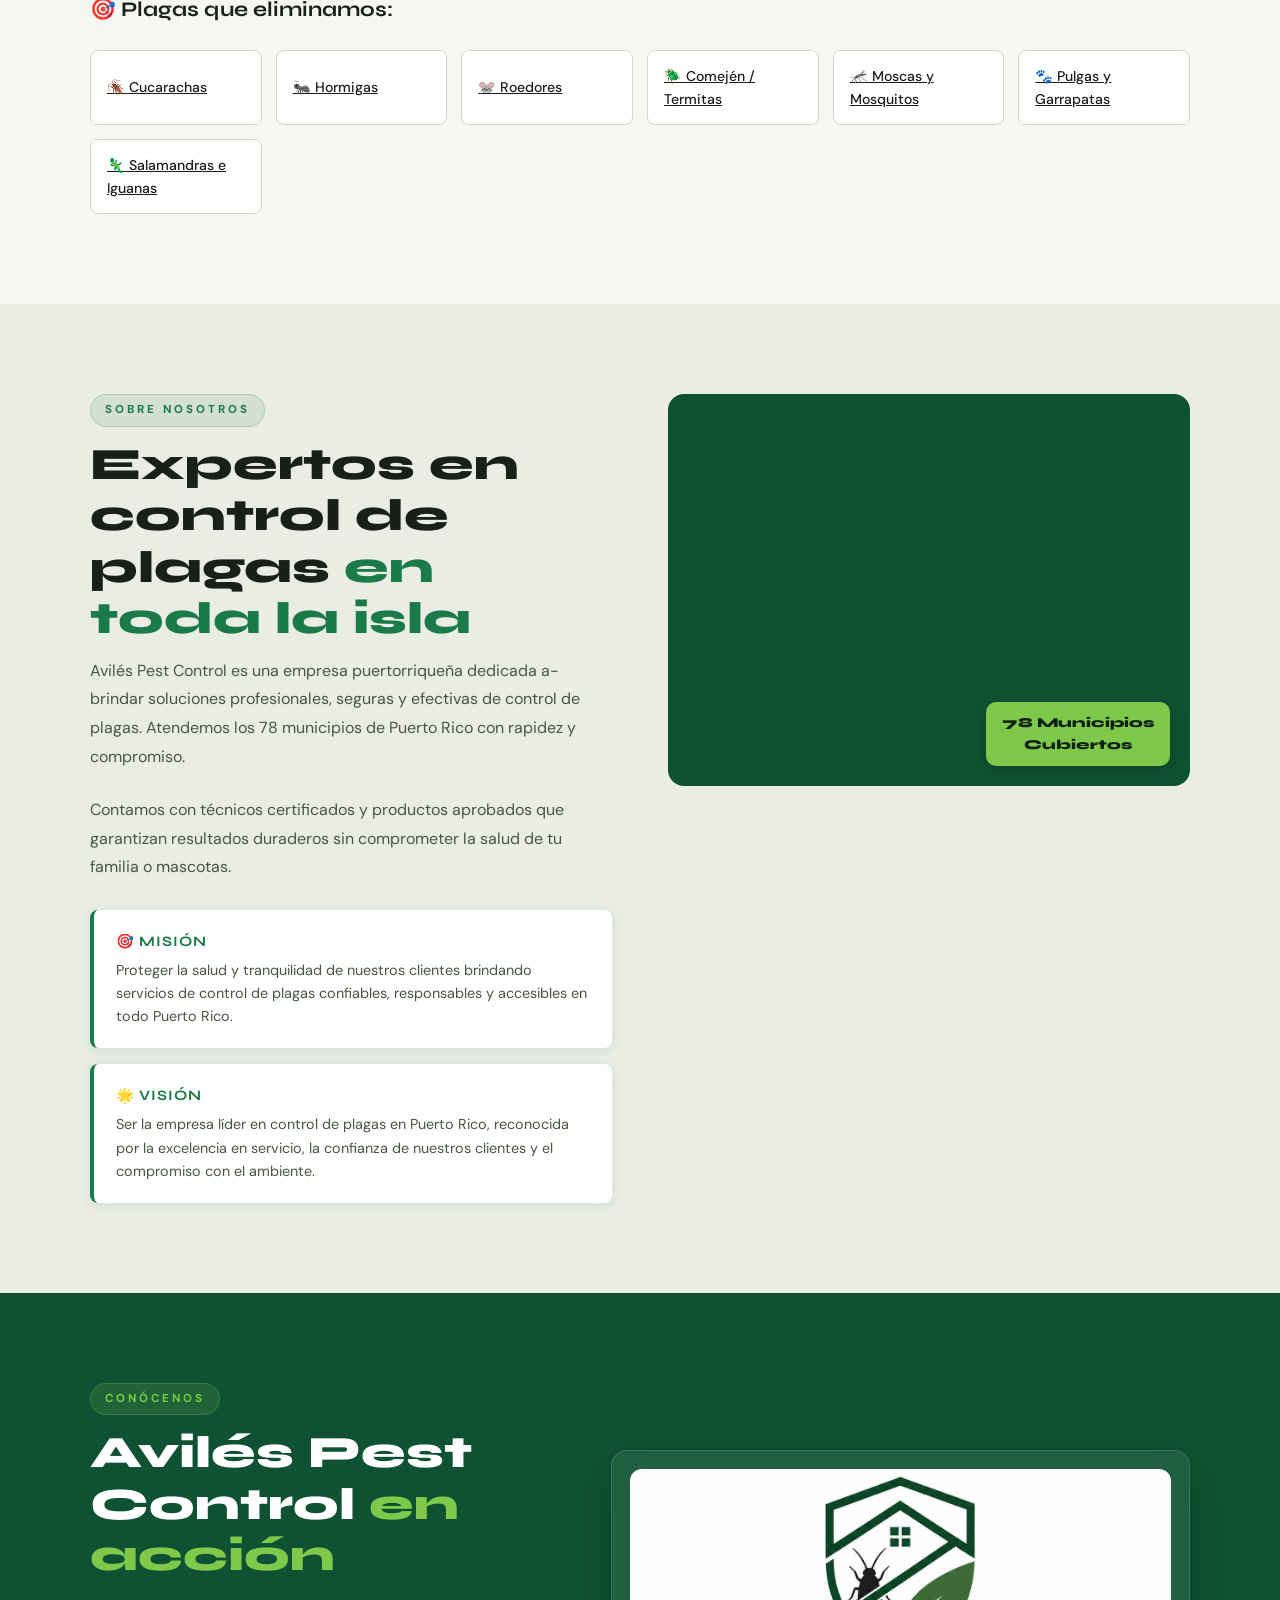
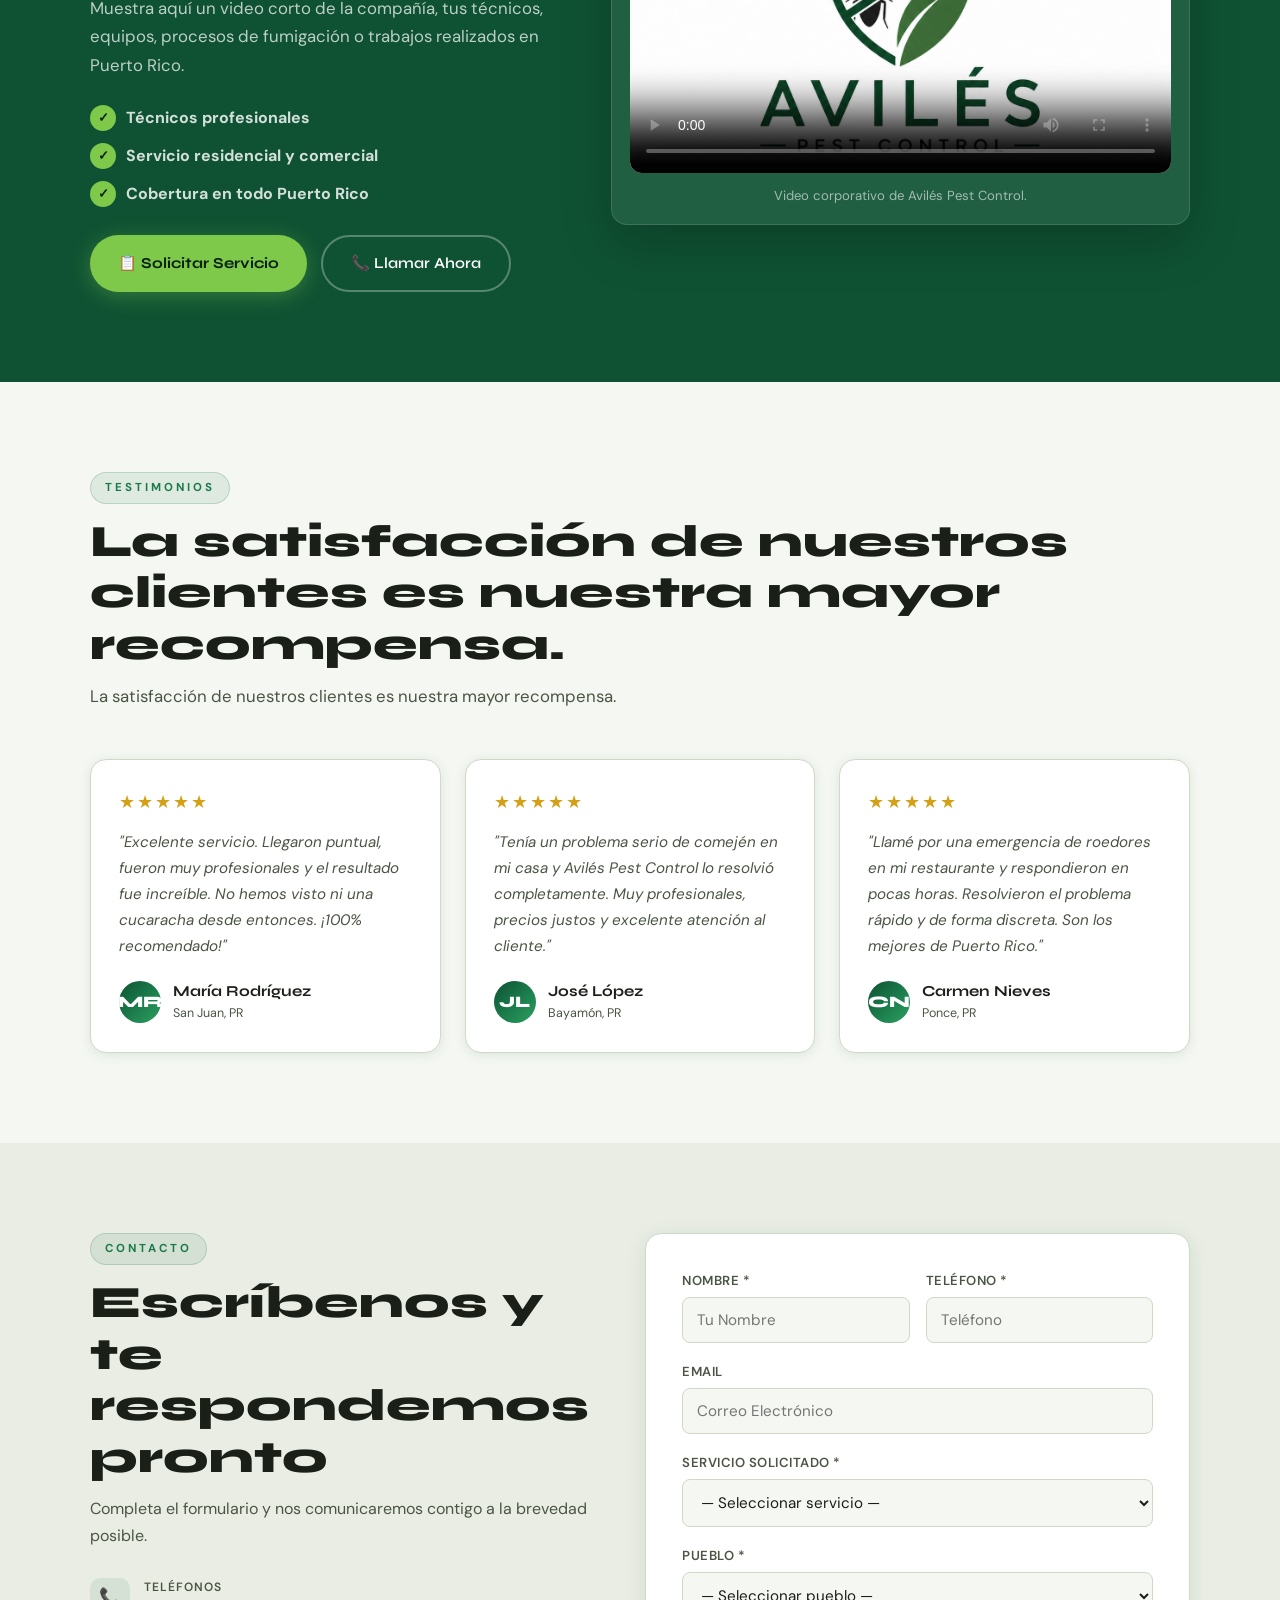
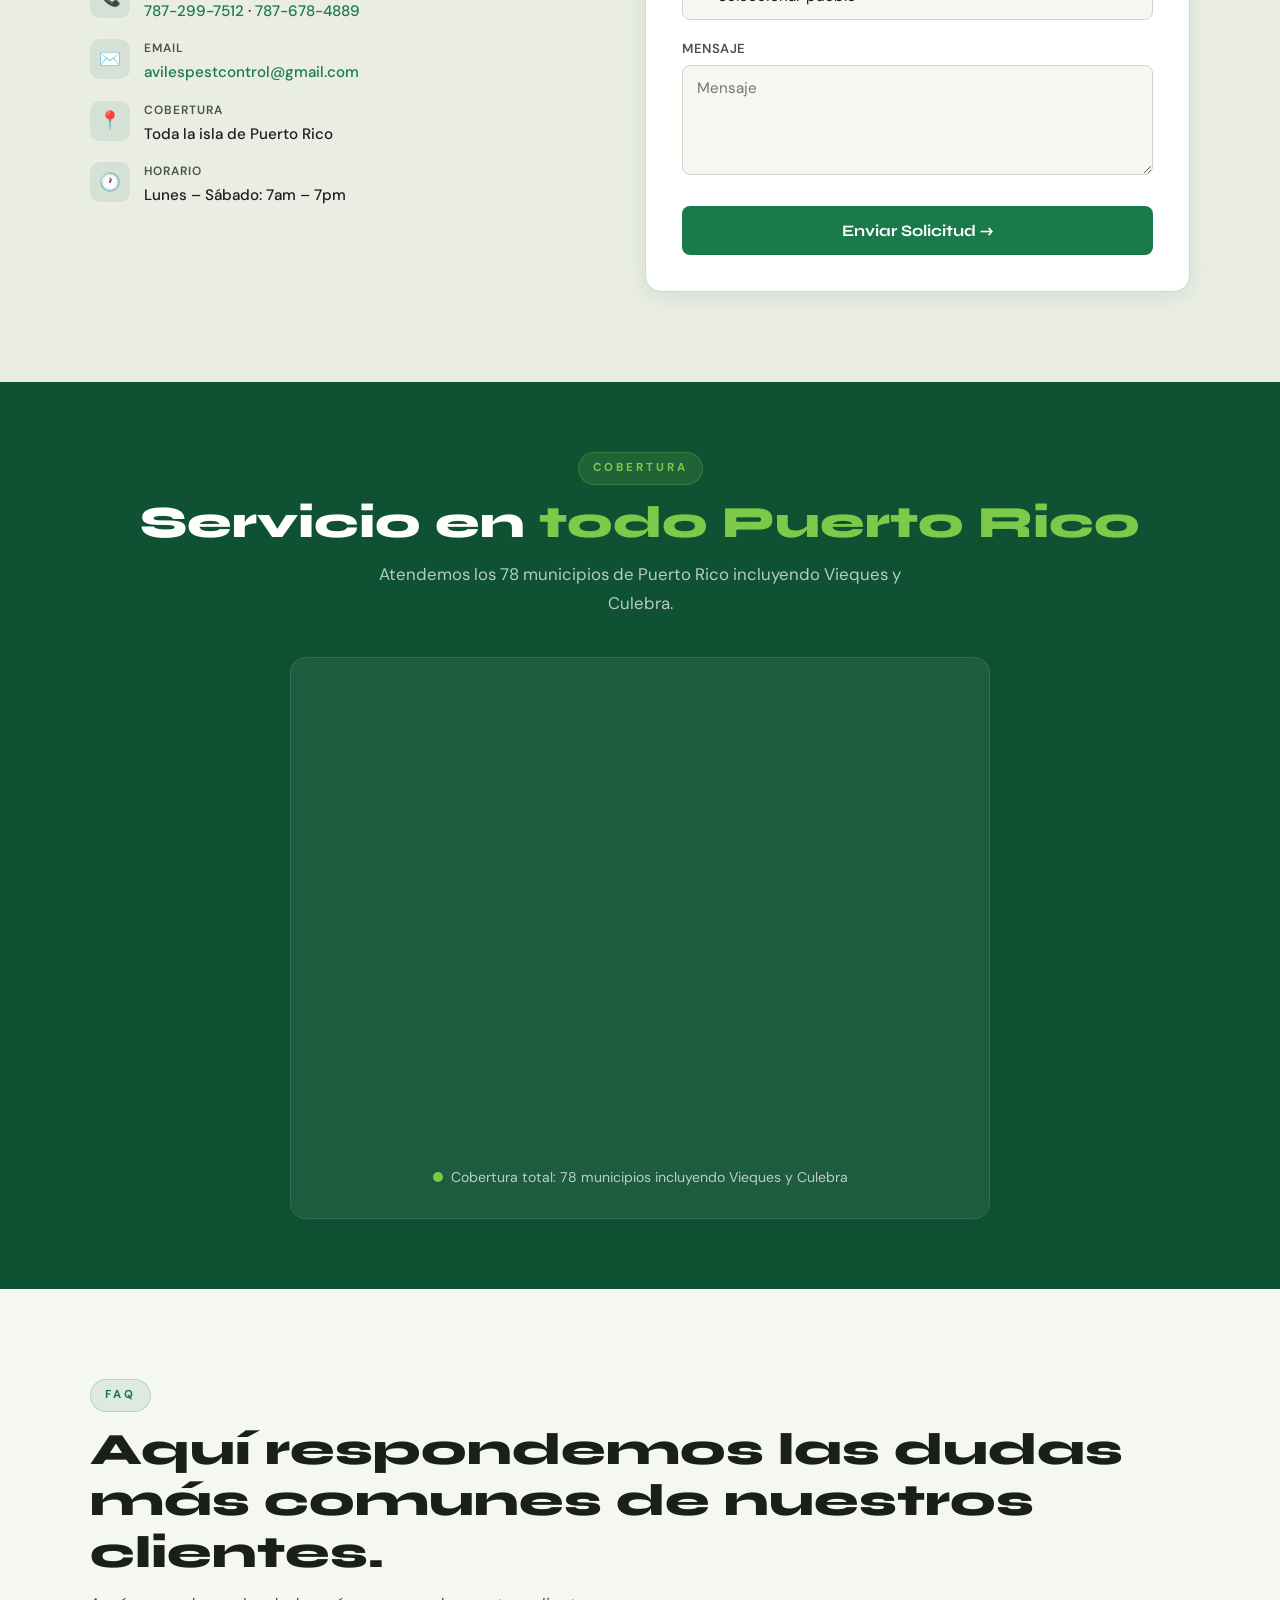
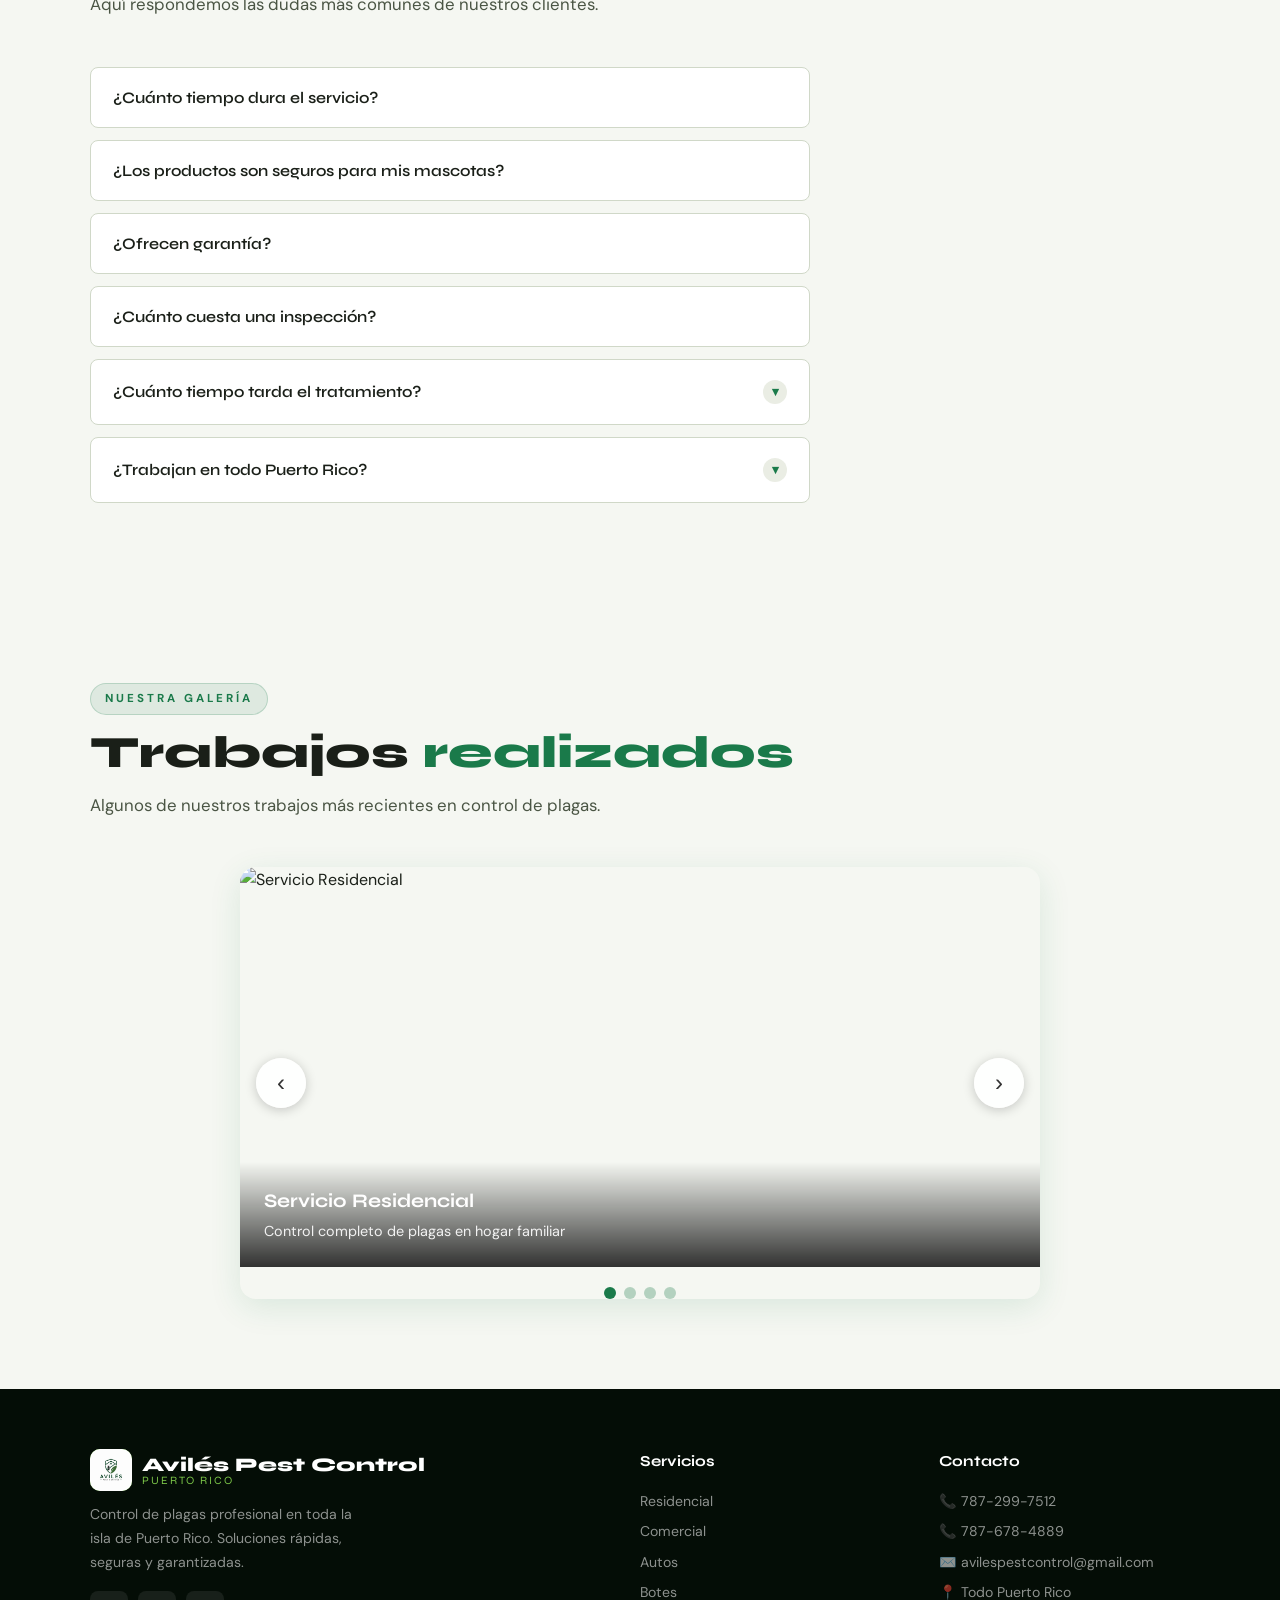
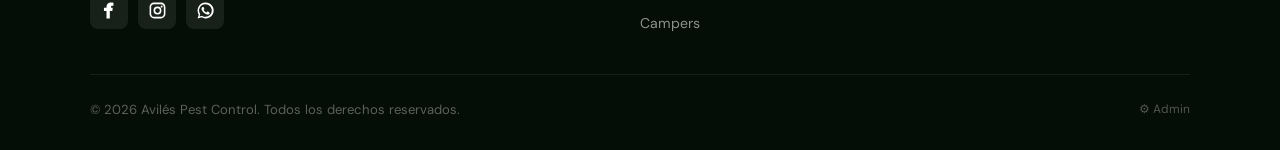
==== commit 27e3ac2c: "Add files via upload" ====
--- a/index.html
+++ b/index.html
@@ -1,4 +1,4 @@
-<!DOCTYPE html>
+﻿<!DOCTYPE html>
 <html lang="es" data-theme="light">
 <head>
 <meta charset="UTF-8"/>
@@ -6,332 +6,62 @@
 <title>Avilés Pest Control – Fumigación en todo Puerto Rico</title>
 <meta name="description" content="Avilés Pest Control ofrece servicios profesionales de fumigación y control de plagas en toda la isla de Puerto Rico. Residencial, comercial, autos, botes y campers."/>
 <meta name="keywords" content="fumigación Puerto Rico, control de plagas PR, pest control Puerto Rico, cucarachas, termitas, comején, hormigas, roedores"/>
-<meta property="og:title" content="Avilés Pest Control – Puerto Rico"/>
-<meta property="og:description" content="Control de plagas profesional en toda la isla de Puerto Rico."/>
-<meta property="og:type" content="website"/>
-<link rel="preconnect" href="https://fonts.googleapis.com"/>
+<meta property="og:title" content="Avilés Pest Control – Puerto Rico"/>
+<meta property="og:description" content="Control de plagas profesional en toda la isla de Puerto Rico."/>
+<meta property="og:type" content="website"/>
+<link rel="icon" type="image/png" href="galeria/image1.png"/>
+<link rel="apple-touch-icon" href="galeria/image1.png"/>
+<link rel="preconnect" href="https://fonts.googleapis.com"/>
 <link href="https://fonts.googleapis.com/css2?family=Syne:wght@400;600;700;800&family=DM+Sans:ital,wght@0,300;0,400;0,500;1,300&display=swap" rel="stylesheet"/>
-<style>
-:root {
-  --green: #1a7a4a;
-  --green-dark: #0f5233;
-  --green-light: #2da05f;
-  --lime: #7ec94a;
-  --gold: #d4a017;
-  --bg: #f5f7f2;
-  --bg2: #eaede4;
-  --card: #ffffff;
-  --text: #1a1f18;
-  --text2: #4a5544;
-  --border: #d0d8c8;
-  --shadow: rgba(26,122,74,0.12);
-  --hero-gradient: linear-gradient(135deg, #0f5233 0%, #1a7a4a 50%, #2da05f 100%);
-  --radius: 16px;
-  --radius-sm: 8px;
-  --transition: 0.3s cubic-bezier(0.4,0,0.2,1);
-}
-[data-theme="dark"] {
-  --bg: #0d1510;
-  --bg2: #141f18;
-  --card: #1a2620;
-  --text: #e8ede3;
-  --text2: #9aab94;
-  --border: #2a3d30;
-  --shadow: rgba(0,0,0,0.4);
-  --hero-gradient: linear-gradient(135deg, #081209 0%, #0f2018 50%, #0f5233 100%);
-}
-*,*::before,*::after{box-sizing:border-box;margin:0;padding:0}
-html{scroll-behavior:smooth;font-size:16px}
-body{font-family:'DM Sans',sans-serif;background:var(--bg);color:var(--text);line-height:1.6;transition:background var(--transition),color var(--transition);overflow-x:hidden}
-
-/* ─── SCROLLBAR ─── */
-::-webkit-scrollbar{width:6px}
-::-webkit-scrollbar-track{background:var(--bg2)}
-::-webkit-scrollbar-thumb{background:var(--green);border-radius:3px}
-
-/* ─── HEADER ─── */
-header{position:fixed;top:0;left:0;right:0;z-index:1000;padding:0 5%;height:70px;display:flex;align-items:center;justify-content:space-between;background:rgba(15,82,51,0.95);backdrop-filter:blur(12px);border-bottom:1px solid rgba(255,255,255,0.08);transition:all var(--transition)}
-[data-theme="dark"] header{background:rgba(8,18,9,0.95)}
-.logo{display:flex;align-items:center;gap:10px;text-decoration:none}
-.logo-icon{width:42px;height:42px;background:var(--lime);border-radius:10px;display:flex;align-items:center;justify-content:center;font-size:22px;flex-shrink:0;transition:transform var(--transition)}
-.logo:hover .logo-icon{transform:rotate(-8deg) scale(1.05)}
-.logo-text{color:#fff;font-family:'Syne',sans-serif;font-weight:800;font-size:1.15rem;line-height:1.1}
-.logo-text span{color:var(--lime);font-size:0.7rem;font-weight:400;display:block;letter-spacing:2px;text-transform:uppercase}
-nav{display:flex;align-items:center;gap:6px}
-nav a{color:rgba(255,255,255,0.85);text-decoration:none;font-size:0.88rem;font-weight:500;padding:6px 12px;border-radius:var(--radius-sm);transition:all var(--transition)}
-nav a:hover{color:#fff;background:rgba(255,255,255,0.1)}
-.nav-cta{background:var(--lime)!important;color:#0f2018!important;font-weight:700!important;padding:8px 18px!important}
-.nav-cta:hover{background:#96d95e!important;transform:translateY(-1px)}
-.hamburger{display:flex;flex-direction:column;gap:5px;cursor:pointer;padding:8px;border-radius:8px;background:rgba(255,255,255,0.1);border:none}
-.hamburger span{width:22px;height:2px;background:#fff;border-radius:2px;transition:all var(--transition)}
-.header-actions{display:flex;align-items:center;gap:8px}
-.dropdown{position:relative}
-.dropdown-menu{position:absolute;top:calc(100% + 8px);right:0;min-width:220px;background:rgba(8,18,9,0.98);border:1px solid rgba(255,255,255,0.1);border-radius:var(--radius);padding:8px;display:none;flex-direction:column;box-shadow:0 10px 40px rgba(0,0,0,0.4)}
-.dropdown-menu.open{display:flex}
-.dropdown-section{padding:8px 12px}
-.dropdown-title{font-size:0.75rem;color:rgba(255,255,255,0.5);text-transform:uppercase;letter-spacing:1px;margin-bottom:8px}
-.dropdown-toggle{display:flex;align-items:center;justify-content:space-between;cursor:pointer}
-.dropdown-toggle span{color:#fff;font-size:0.95rem}
-.dropdown-toggle input{opacity:0;width:0;height:0}
-.dropdown-toggle .toggle-slider{position:relative;width:44px;height:24px;background:rgba(255,255,255,0.2);border-radius:12px;flex-shrink:0}
-.dropdown-toggle .toggle-slider::before{content:'';position:absolute;width:18px;height:18px;top:3px;left:3px;background:#fff;border-radius:50%;transition:var(--transition)}
-.dropdown-toggle input:checked + .toggle-slider{background:var(--lime)}
-.dropdown-toggle input:checked + .toggle-slider::before{transform:translateX(20px);background:#0f2018}
-.dropdown-toggle-row{display:flex;align-items:center;justify-content:space-between;margin-top:8px}
-.dropdown-toggle-row span{color:#fff;font-size:0.9rem}
-.switch{position:relative;display:inline-block;width:44px;height:24px;flex-shrink:0}
-.switch input{opacity:0;width:0;height:0}
-.switch .slider{position:absolute;cursor:pointer;inset:0;background:rgba(255,255,255,0.2);border-radius:24px;transition:0.3s}
-.switch .slider::before{content:'';position:absolute;height:18px;width:18px;left:3px;bottom:3px;background:#fff;border-radius:50%;transition:0.3s}
-.switch input:checked + .slider{background:var(--lime)}
-.switch input:checked + .slider::before{transform:translateX(20px);background:#0f2018}
-.dropdown-divider{height:1px;background:rgba(255,255,255,0.1);margin:4px 0}
-.dropdown-item{background:none;border:none;color:#fff;font-size:0.95rem;padding:12px;text-align:left;border-radius:var(--radius-sm);cursor:pointer;transition:var(--transition)}
-.dropdown-item:hover{background:rgba(255,255,255,0.1);color:var(--lime)}
-
-/* ─── MOBILE MENU ─── */
-.mobile-menu{display:none;position:fixed;top:70px;left:0;right:0;bottom:0;background:rgba(8,18,9,0.97);z-index:999;flex-direction:column;padding:40px 8%;gap:8px;overflow-y:auto;transform:translateX(100%);transition:transform 0.4s cubic-bezier(0.4,0,0.2,1)}
-.mobile-menu.open{transform:translateX(0)}
-.mobile-menu a,.mobile-menu button.menu-btn{display:block;color:#fff;text-decoration:none;font-family:'Syne',sans-serif;font-size:1.5rem;font-weight:700;padding:14px 0;border-bottom:1px solid rgba(255,255,255,0.08);background:none;border-left:none;border-right:none;border-top:none;cursor:pointer;text-align:left;transition:color var(--transition)}
-.mobile-menu a:hover,.mobile-menu button.menu-btn:hover{color:var(--lime)}
-.mobile-menu .menu-divider{margin:16px 0;font-size:0.7rem;letter-spacing:3px;color:rgba(255,255,255,0.3);text-transform:uppercase}
-.toggle-row{display:flex;align-items:center;justify-content:space-between;padding:14px 0;border-bottom:1px solid rgba(255,255,255,0.08)}
-.toggle-row span{color:#fff;font-family:'Syne',sans-serif;font-size:1.1rem;font-weight:600}
-.toggle{position:relative;width:52px;height:28px;cursor:pointer}
-.toggle input{opacity:0;width:0;height:0}
-.toggle-slider{position:absolute;inset:0;background:rgba(255,255,255,0.2);border-radius:14px;transition:var(--transition)}
-.toggle-slider::before{content:'';position:absolute;width:22px;height:22px;top:3px;left:3px;background:#fff;border-radius:50%;transition:var(--transition)}
-.toggle input:checked+.toggle-slider{background:var(--lime)}
-.toggle input:checked+.toggle-slider::before{transform:translateX(24px);background:#0f2018}
-
-/* ─── HERO ─── */
-#inicio{min-height:100vh;background:var(--hero-gradient);display:flex;align-items:center;position:relative;overflow:hidden;padding-top:70px}
-.hero-bg{position:absolute;inset:0;overflow:hidden;pointer-events:none}
-.hero-circle{position:absolute;border-radius:50%;background:rgba(126,201,74,0.08)}
-.hero-circle:nth-child(1){width:700px;height:700px;top:-200px;right:-200px}
-.hero-circle:nth-child(2){width:400px;height:400px;bottom:-100px;left:-100px;background:rgba(255,255,255,0.04)}
-.hero-dots{position:absolute;inset:0;background-image:radial-gradient(rgba(255,255,255,0.06) 1px,transparent 1px);background-size:30px 30px}
-.hero-content{position:relative;z-index:2;max-width:1100px;margin:0 auto;padding:80px 5%;display:grid;grid-template-columns:1fr 1fr;gap:60px;align-items:center}
-.hero-badge{display:inline-flex;align-items:center;gap:8px;background:rgba(126,201,74,0.15);border:1px solid rgba(126,201,74,0.3);color:var(--lime);font-size:0.78rem;font-weight:600;letter-spacing:2px;text-transform:uppercase;padding:6px 14px;border-radius:50px;margin-bottom:24px;animation:fadeUp 0.6s ease both}
-.hero-badge::before{content:'●';font-size:8px;animation:pulse 2s infinite}
-@keyframes pulse{0%,100%{opacity:1}50%{opacity:0.3}}
-h1{font-family:'Syne',sans-serif;font-size:clamp(2.2rem,4.5vw,3.6rem);font-weight:800;color:#fff;line-height:1.1;margin-bottom:20px;animation:fadeUp 0.7s ease 0.1s both}
-h1 em{color:var(--lime);font-style:normal}
-.hero-sub{font-size:1.05rem;color:rgba(255,255,255,0.75);max-width:480px;margin-bottom:36px;line-height:1.7;animation:fadeUp 0.7s ease 0.2s both}
-.hero-btns{display:flex;gap:14px;flex-wrap:wrap;animation:fadeUp 0.7s ease 0.3s both}
-.btn-primary{background:var(--lime);color:#0a1f10;font-family:'Syne',sans-serif;font-weight:700;font-size:0.95rem;padding:14px 28px;border-radius:50px;border:none;cursor:pointer;text-decoration:none;display:inline-flex;align-items:center;gap:8px;transition:all var(--transition);box-shadow:0 4px 20px rgba(126,201,74,0.35)}
-.btn-primary:hover{background:#96d95e;transform:translateY(-2px);box-shadow:0 8px 30px rgba(126,201,74,0.45)}
-.btn-outline{background:transparent;color:#fff;font-family:'Syne',sans-serif;font-weight:600;font-size:0.95rem;padding:14px 28px;border-radius:50px;border:2px solid rgba(255,255,255,0.3);cursor:pointer;text-decoration:none;display:inline-flex;align-items:center;gap:8px;transition:all var(--transition)}
-.btn-outline:hover{border-color:#fff;background:rgba(255,255,255,0.1)}
-.hero-stats{display:flex;gap:32px;margin-top:40px;animation:fadeUp 0.7s ease 0.4s both}
-.stat{text-align:left}
-.stat-num{font-family:'Syne',sans-serif;font-size:2rem;font-weight:800;color:var(--lime)}
-.stat-label{font-size:0.78rem;color:rgba(255,255,255,0.6);text-transform:uppercase;letter-spacing:1px}
-.hero-visual{display:flex;flex-direction:column;gap:16px;animation:fadeUp 0.8s ease 0.3s both}
-.hero-card{background:rgba(255,255,255,0.08);backdrop-filter:blur(10px);border:1px solid rgba(255,255,255,0.12);border-radius:var(--radius);padding:20px;transition:transform var(--transition)}
-.hero-card:hover{transform:translateX(-4px)}
-.hero-card-icon{font-size:2rem;margin-bottom:8px}
-.hero-card h3{color:#fff;font-family:'Syne',sans-serif;font-weight:700;font-size:1rem;margin-bottom:4px}
-.hero-card p{color:rgba(255,255,255,0.6);font-size:0.82rem}
-@keyframes fadeUp{from{opacity:0;transform:translateY(24px)}to{opacity:1;transform:translateY(0)}}
-
-/* ─── SECTIONS ─── */
-section{padding:90px 5%}
-.section-inner{max-width:1100px;margin:0 auto}
-.section-tag{display:inline-block;background:rgba(26,122,74,0.1);color:var(--green);font-size:0.72rem;font-weight:700;letter-spacing:3px;text-transform:uppercase;padding:6px 14px;border-radius:50px;margin-bottom:12px;border:1px solid rgba(26,122,74,0.2)}
-[data-theme="dark"] .section-tag{background:rgba(126,201,74,0.1);color:var(--lime);border-color:rgba(126,201,74,0.2)}
-h2{font-family:'Syne',sans-serif;font-weight:800;font-size:clamp(1.8rem,3.5vw,2.8rem);color:var(--text);line-height:1.15;margin-bottom:12px}
-h2 em{color:var(--green);font-style:normal}
-[data-theme="dark"] h2 em{color:var(--lime)}
-.section-lead{font-size:1.05rem;color:var(--text2);max-width:560px;line-height:1.7;margin-bottom:48px}
-
-/* ─── SERVICIOS ─── */
-#servicios{background:var(--bg)}
-.services-grid{display:grid;grid-template-columns:repeat(auto-fill,minmax(200px,1fr));gap:20px;margin-bottom:56px}
-.service-card{background:var(--card);border:1px solid var(--border);border-radius:var(--radius);padding:28px 22px;text-align:center;transition:all var(--transition);cursor:default;box-shadow:0 2px 12px var(--shadow)}
-.service-card:hover{border-color:var(--green);transform:translateY(-6px);box-shadow:0 12px 30px var(--shadow)}
-.service-icon{font-size:2.4rem;margin-bottom:14px;display:block}
-.service-card h3{font-family:'Syne',sans-serif;font-weight:700;font-size:1rem;color:var(--text);margin-bottom:6px}
-.service-card p{font-size:0.82rem;color:var(--text2)}
-.plagas-title{font-family:'Syne',sans-serif;font-size:1.3rem;font-weight:700;color:var(--text);margin-bottom:24px}
-.plagas-grid{display:grid;grid-template-columns:repeat(auto-fill,minmax(160px,1fr));gap:14px}
-.plaga-item{display:flex;align-items:center;gap:10px;background:var(--card);border:1px solid var(--border);border-radius:var(--radius-sm);padding:14px 16px;font-size:0.88rem;font-weight:500;color:var(--text);transition:all var(--transition)}
-.plaga-item:hover{border-color:var(--green-light);color:var(--green);background:rgba(26,122,74,0.04)}
-[data-theme="dark"] .plaga-item:hover{color:var(--lime)}
-.plaga-icon{font-size:1.4rem;flex-shrink:0}
-
-/* ─── NOSOTROS ─── */
-#nosotros{background:var(--bg2)}
-.about-grid{display:grid;grid-template-columns:1fr 1fr;gap:56px;align-items:start}
-.about-visual{position:relative}
-.about-map-wrap{background:var(--green-dark);border-radius:var(--radius);overflow:hidden;aspect-ratio:4/3;display:flex;align-items:center;justify-content:center;position:relative}
-.about-map-wrap svg{width:85%;height:85%;opacity:0.9}
-.about-badge{position:absolute;bottom:20px;right:20px;background:var(--lime);color:#0a1f10;font-family:'Syne',sans-serif;font-weight:800;font-size:0.85rem;padding:10px 16px;border-radius:10px;text-align:center;box-shadow:0 4px 16px rgba(0,0,0,0.2)}
-.mv-cards{display:grid;gap:16px;margin-top:28px}
-.mv-card{background:var(--card);border-left:4px solid var(--green);border-radius:var(--radius-sm);padding:20px 22px;box-shadow:0 2px 12px var(--shadow)}
-[data-theme="dark"] .mv-card{border-color:var(--lime)}
-.mv-card h4{font-family:'Syne',sans-serif;font-weight:700;color:var(--green);margin-bottom:6px;font-size:0.9rem;text-transform:uppercase;letter-spacing:1px}
-[data-theme="dark"] .mv-card h4{color:var(--lime)}
-.mv-card p{font-size:0.9rem;color:var(--text2)}
-
-/* ─── TESTIMONIOS ─── */
-#testimonios{background:var(--bg)}
-.testimonials-grid{display:grid;grid-template-columns:repeat(auto-fill,minmax(300px,1fr));gap:24px}
-.testimonial-card{background:var(--card);border:1px solid var(--border);border-radius:var(--radius);padding:28px;box-shadow:0 2px 12px var(--shadow);transition:transform var(--transition)}
-.testimonial-card:hover{transform:translateY(-4px)}
-.stars{color:var(--gold);font-size:1.1rem;margin-bottom:14px;letter-spacing:2px}
-.testimonial-text{font-size:0.95rem;color:var(--text2);font-style:italic;line-height:1.7;margin-bottom:20px}
-.testimonial-author{display:flex;align-items:center;gap:12px}
-.author-avatar{width:42px;height:42px;border-radius:50%;background:var(--hero-gradient);display:flex;align-items:center;justify-content:center;color:#fff;font-family:'Syne',sans-serif;font-weight:800;font-size:1rem;flex-shrink:0}
-.author-name{font-family:'Syne',sans-serif;font-weight:700;font-size:0.95rem;color:var(--text)}
-.author-place{font-size:0.78rem;color:var(--text2)}
-
-/* ─── CONTACTO ─── */
-#contacto{background:var(--bg2)}
-.contact-grid{display:grid;grid-template-columns:1fr 1.5fr;gap:56px;align-items:start}
-.contact-info h3{font-family:'Syne',sans-serif;font-size:1.4rem;font-weight:700;margin-bottom:20px}
-.contact-items{display:flex;flex-direction:column;gap:16px;margin-bottom:32px}
-.contact-item{display:flex;align-items:flex-start;gap:14px}
-.contact-item-icon{width:40px;height:40px;background:rgba(26,122,74,0.1);border-radius:10px;display:flex;align-items:center;justify-content:center;font-size:1.1rem;flex-shrink:0}
-[data-theme="dark"] .contact-item-icon{background:rgba(126,201,74,0.1)}
-.contact-item-label{font-size:0.75rem;font-weight:600;color:var(--text2);text-transform:uppercase;letter-spacing:1px;margin-bottom:2px}
-.contact-item-value{font-weight:500;color:var(--text);font-size:0.95rem}
-.contact-item-value a{color:var(--green);text-decoration:none}
-[data-theme="dark"] .contact-item-value a{color:var(--lime)}
-form{background:var(--card);border:1px solid var(--border);border-radius:var(--radius);padding:36px;box-shadow:0 4px 20px var(--shadow)}
-.form-row{display:grid;grid-template-columns:1fr 1fr;gap:16px}
-.form-group{margin-bottom:18px}
-label{display:block;font-size:0.82rem;font-weight:600;color:var(--text2);margin-bottom:6px;text-transform:uppercase;letter-spacing:0.5px}
-input,select,textarea{width:100%;background:var(--bg);border:1.5px solid var(--border);border-radius:var(--radius-sm);padding:12px 14px;font-family:'DM Sans',sans-serif;font-size:0.95rem;color:var(--text);transition:border-color var(--transition),box-shadow var(--transition);outline:none}
-input:focus,select:focus,textarea:focus{border-color:var(--green);box-shadow:0 0 0 3px rgba(26,122,74,0.12)}
-[data-theme="dark"] input,[data-theme="dark"] select,[data-theme="dark"] textarea{background:var(--bg2)}
-textarea{resize:vertical;min-height:110px}
-select option{background:var(--card);color:var(--text)}
-.form-submit{width:100%;background:var(--green);color:#fff;font-family:'Syne',sans-serif;font-weight:700;font-size:1rem;padding:15px;border:none;border-radius:var(--radius-sm);cursor:pointer;transition:all var(--transition);margin-top:6px}
-.form-submit:hover{background:var(--green-light);transform:translateY(-2px)}
-.form-success{display:none;background:rgba(126,201,74,0.1);border:1px solid var(--lime);border-radius:var(--radius-sm);padding:18px;text-align:center;color:var(--green);font-weight:600;margin-top:16px}
-[data-theme="dark"] .form-success{color:var(--lime)}
-
-/* ─── MAPA ─── */
-#mapa{background:var(--green-dark);padding:70px 5%;text-align:center}
-#mapa h2{color:#fff}
-#mapa h2 em{color:var(--lime)}
-#mapa .section-tag{background:rgba(126,201,74,0.15);color:var(--lime);border-color:rgba(126,201,74,0.25)}
-#mapa .section-lead{color:rgba(255,255,255,0.7);margin:0 auto 40px}
-.map-container{max-width:700px;margin:0 auto;background:rgba(255,255,255,0.06);border:1px solid rgba(255,255,255,0.1);border-radius:var(--radius);overflow:hidden;padding:30px;position:relative}
-.pr-map svg{width:100%;height:auto;filter:drop-shadow(0 4px 20px rgba(0,0,0,0.4))}
-.map-label{margin-top:20px;color:rgba(255,255,255,0.7);font-size:0.88rem;display:flex;align-items:center;justify-content:center;gap:8px}
-.map-label::before{content:'';width:10px;height:10px;background:var(--lime);border-radius:50%;animation:pulse 2s infinite}
-
-/* ─── FAQ ─── */
-#faq{background:var(--bg)}
-.faq-list{max-width:720px;display:flex;flex-direction:column;gap:12px}
-.faq-item{background:var(--card);border:1px solid var(--border);border-radius:var(--radius-sm);overflow:hidden;transition:border-color var(--transition)}
-.faq-item.open{border-color:var(--green)}
-[data-theme="dark"] .faq-item.open{border-color:var(--lime)}
-.faq-q{width:100%;background:none;border:none;padding:20px 22px;display:flex;align-items:center;justify-content:space-between;cursor:pointer;font-family:'Syne',sans-serif;font-weight:600;font-size:1rem;color:var(--text);text-align:left;gap:16px}
-.faq-arrow{width:24px;height:24px;background:var(--bg2);border-radius:50%;display:flex;align-items:center;justify-content:center;font-size:0.8rem;flex-shrink:0;transition:all var(--transition);color:var(--green)}
-[data-theme="dark"] .faq-arrow{color:var(--lime)}
-.faq-item.open .faq-arrow{background:var(--green);color:#fff;transform:rotate(180deg)}
-[data-theme="dark"] .faq-item.open .faq-arrow{background:var(--lime);color:#0a1f10}
-.faq-a{max-height:0;overflow:hidden;transition:max-height 0.4s cubic-bezier(0.4,0,0.2,1),padding 0.3s}
-.faq-a p{padding:0 22px 20px;font-size:0.92rem;color:var(--text2);line-height:1.7}
-.faq-item.open .faq-a{max-height:300px}
-
-/* ─── FOOTER ─── */
-footer{background:#040d06;color:rgba(255,255,255,0.75);padding:60px 5% 30px}
-.footer-inner{max-width:1100px;margin:0 auto}
-.footer-grid{display:grid;grid-template-columns:2fr 1fr 1fr;gap:48px;margin-bottom:40px}
-.footer-brand .logo-text{font-size:1.2rem}
-.footer-brand p{font-size:0.88rem;line-height:1.7;color:rgba(255,255,255,0.55);margin-top:12px;max-width:280px}
-.footer-col h4{font-family:'Syne',sans-serif;font-weight:700;color:#fff;margin-bottom:16px;font-size:0.95rem}
-.footer-col ul{list-style:none;display:flex;flex-direction:column;gap:8px}
-.footer-col ul li a{color:rgba(255,255,255,0.55);text-decoration:none;font-size:0.88rem;transition:color var(--transition)}
-.footer-col ul li a:hover{color:var(--lime)}
-.footer-col ul li{color:rgba(255,255,255,0.55);font-size:0.88rem}
-.social-links{display:flex;gap:10px;margin-top:16px}
-.social-link{width:38px;height:38px;background:rgba(255,255,255,0.08);border-radius:8px;display:flex;align-items:center;justify-content:center;text-decoration:none;font-size:1rem;transition:all var(--transition);color:#fff}
-.social-link:hover{background:var(--green-light);transform:translateY(-2px)}
-.footer-bottom{border-top:1px solid rgba(255,255,255,0.08);padding-top:24px;display:flex;align-items:center;justify-content:space-between;font-size:0.82rem;color:rgba(255,255,255,0.35);flex-wrap:gap}
-.footer-bottom a{color:var(--lime);text-decoration:none}
-
-/* ─── DASHBOARD ─── */
-.modal-overlay{display:none;position:fixed;inset:0;background:rgba(0,0,0,0.85);z-index:2000;align-items:center;justify-content:center;padding:20px}
-.modal-overlay.open{display:flex}
-.modal{background:var(--card);border-radius:var(--radius);max-width:900px;width:100%;max-height:90vh;overflow-y:auto;box-shadow:0 20px 60px rgba(0,0,0,0.5)}
-.modal-header{padding:24px 28px;border-bottom:1px solid var(--border);display:flex;align-items:center;justify-content:space-between}
-.modal-header h2{font-size:1.3rem;margin:0}
-.modal-close{background:none;border:none;font-size:1.4rem;cursor:pointer;color:var(--text2);padding:4px;border-radius:6px;transition:all var(--transition)}
-.modal-close:hover{color:var(--text);background:var(--bg2)}
-.modal-body{padding:28px}
-
-/* Login */
-.login-form{max-width:360px;margin:0 auto}
-.login-form h3{font-family:'Syne',sans-serif;font-size:1.1rem;font-weight:700;margin-bottom:20px;text-align:center}
-.login-error{color:#e05050;font-size:0.85rem;text-align:center;margin-top:10px;display:none}
-.btn-green{background:var(--green);color:#fff;font-family:'Syne',sans-serif;font-weight:700;padding:13px 20px;border:none;border-radius:var(--radius-sm);cursor:pointer;width:100%;font-size:0.95rem;margin-top:8px;transition:all var(--transition)}
-.btn-green:hover{background:var(--green-light)}
-
-/* Dashboard UI */
-.dash-nav{display:flex;gap:8px;margin-bottom:28px;flex-wrap:wrap}
-.dash-nav button{padding:8px 16px;border-radius:var(--radius-sm);border:1.5px solid var(--border);background:none;cursor:pointer;font-family:'DM Sans',sans-serif;font-weight:500;color:var(--text2);transition:all var(--transition);font-size:0.88rem}
-.dash-nav button.active{border-color:var(--green);background:rgba(26,122,74,0.08);color:var(--green)}
-[data-theme="dark"] .dash-nav button.active{border-color:var(--lime);background:rgba(126,201,74,0.08);color:var(--lime)}
-.dash-panel{display:none}
-.dash-panel.active{display:block}
-.dash-section{background:var(--bg2);border-radius:var(--radius-sm);padding:20px;margin-bottom:20px}
-.dash-section h4{font-family:'Syne',sans-serif;font-weight:700;font-size:0.95rem;color:var(--text);margin-bottom:14px}
-.dash-row{display:flex;gap:10px;align-items:flex-end;flex-wrap:wrap}
-.dash-row input{flex:1;min-width:200px}
-.btn-sm{background:var(--green);color:#fff;border:none;border-radius:var(--radius-sm);padding:10px 16px;cursor:pointer;font-family:'Syne',sans-serif;font-weight:600;font-size:0.85rem;transition:all var(--transition)}
-.btn-sm:hover{background:var(--green-light)}
-.btn-danger{background:#c0392b}
-.btn-danger:hover{background:#e74c3c}
-.item-list{display:flex;flex-direction:column;gap:8px;margin-top:12px}
-.item-row{display:flex;align-items:center;justify-content:space-between;background:var(--card);border:1px solid var(--border);border-radius:var(--radius-sm);padding:10px 14px;font-size:0.88rem}
-.item-row span{color:var(--text);flex:1}
-.item-actions{display:flex;gap:6px}
-.dash-save-msg{color:var(--green);font-size:0.85rem;font-weight:600;margin-top:8px;display:none}
-[data-theme="dark"] .dash-save-msg{color:var(--lime)}
-
-/* scroll reveal */
-.reveal{opacity:0;transform:translateY(30px);transition:opacity 0.6s ease,transform 0.6s ease}
-.reveal.visible{opacity:1;transform:none}
-
-/* ─── RESPONSIVE ─── */
-@media(max-width:900px){
-  nav{display:none}
-  .mobile-menu{display:flex}
-  .hero-content{grid-template-columns:1fr;gap:40px;padding:60px 5%}
-  .hero-visual{flex-direction:row;overflow-x:auto}
-  .hero-card{min-width:200px}
-  .about-grid{grid-template-columns:1fr}
-  .contact-grid{grid-template-columns:1fr}
-  .footer-grid{grid-template-columns:1fr 1fr;gap:32px}
-}
-@media(max-width:600px){
-  section{padding:60px 5%}
-  .form-row{grid-template-columns:1fr}
-  .footer-grid{grid-template-columns:1fr}
-  .hero-stats{gap:20px}
-  .testimonials-grid{grid-template-columns:1fr}
-  form{padding:22px}
-  .footer-bottom{flex-direction:column;gap:8px;text-align:center}
-}
-</style>
+<link rel="stylesheet" href="styles.css"/>
 </head>
 <body>
+<div class="help-modal-overlay" id="helpModalOverlay" aria-hidden="true">
+  <div class="help-modal-card" role="dialog" aria-modal="true" aria-labelledby="helpModalTitle">
+    <button class="help-modal-close" id="helpModalClose" aria-label="Cerrar">×</button>
+    <div class="help-modal-content">
+      <div class="help-modal-header">
+        <div class="help-modal-badge">🚨</div>
+        <div>
+          <h2 id="helpModalTitle">¿Necesitas ayuda con una plaga?</h2>
+          <p>Selecciona tu problema y recibe orientación rápida:</p>
+        </div>
+      </div>
+      <div class="help-modal-brand">
+        <div class="help-modal-logo"><img src="galeria/image1.png" alt="Avilés Pest Control logo"/></div>
+        <div class="help-modal-brand-copy">
+          <span>Avilés Pest Control</span>
+          <small>Servicio en Puerto Rico</small>
+        </div>
+      </div>
+      <div class="help-issue-grid">
+        <button type="button" class="help-issue-btn active" data-issue="Cucarachas">🪳 Cucarachas</button>
+        <button type="button" class="help-issue-btn" data-issue="Hormigas">🐜 Hormigas</button>
+        <button type="button" class="help-issue-btn" data-issue="Roedores">🐭 Roedores</button>
+        <button type="button" class="help-issue-btn" data-issue="Mosquitos">🦟 Mosquitos</button>
+        <button type="button" class="help-issue-btn" data-issue="Otro">🏠 Otro</button>
+      </div>
+      <div class="help-action-row">
+        <button type="button" class="btn-primary help-action-btn" id="helpRequestBtn">Solicitar Servicio</button>
+        <a href="tel:7872997512" class="btn-outline help-action-btn">Llamar Ahora</a>
+        <a href="https://wa.me/17872997512?text=Hola,%20tengo%20un%20problema%20con%20una%20plaga%20y%20necesito%20ayuda" class="btn-outline help-action-btn">WhatsApp</a>
+      </div>
+      <p class="help-modal-footer">Avilés Pest Control | Servicio en Puerto Rico</p>
+    </div>
+  </div>
+</div>
 
 <!-- ─── HEADER ─── -->
 <header>
   <a class="logo" href="#inicio">
-    <div class="logo-icon">🛡️</div>
+    <div class="logo-icon"><img src="galeria/image1.png" alt="Logo Avilés Pest Control"/></div>
     <div class="logo-text">Avilés Pest Control<span>Puerto Rico</span></div>
   </a>
   <nav>
     <a href="#inicio">Inicio</a>
     <a href="#servicios">Servicios</a>
     <a href="#nosotros">Nosotros</a>
+    <a href="#galeria">Galería</a>
     <a href="#testimonios">Testimonios</a>
     <a href="#faq">FAQ</a>
     <a href="#contacto" class="nav-cta">Solicitar Servicio →</a>
@@ -363,7 +93,7 @@
           </div>
         </div>
         <div class="dropdown-divider"></div>
-        <button class="dropdown-item" id="dashBtn">⚙️ Panel de Administración</button>
+        <a class="dropdown-item" href="dashboard.html">⚙️ Panel de Administración</a>
       </div>
     </div>
   </div>
@@ -374,6 +104,7 @@
   <a href="#inicio" class="menu-link">Inicio</a>
   <a href="#servicios" class="menu-link">Servicios</a>
   <a href="#nosotros" class="menu-link">Nosotros</a>
+  <a href="#galeria" class="menu-link">Galería</a>
   <a href="#testimonios" class="menu-link">Testimonios</a>
   <a href="#faq" class="menu-link">FAQ</a>
   <a href="#contacto" class="menu-link">Solicitar Servicio</a>
@@ -392,7 +123,7 @@
       <span class="toggle-slider"></span>
     </label>
   </div>
-  <button class="menu-btn" id="dashBtnMobile">⚙️ Panel de Administración</button>
+  <a href="dashboard.html" class="menu-btn">⚙️ Panel de Administración</a>
 </div>
 
 <!-- ─── HERO ─── -->
@@ -455,13 +186,13 @@
     <div class="reveal">
       <p class="plagas-title">🎯 Plagas que eliminamos:</p>
       <div class="plagas-grid" id="plagasGrid">
-        <div class="plaga-item"><span class="plaga-icon">🪳</span> Cucarachas</div>
-        <div class="plaga-item"><span class="plaga-icon">🐜</span> Hormigas</div>
-        <div class="plaga-item"><span class="plaga-icon">🐭</span> Roedores</div>
-        <div class="plaga-item"><span class="plaga-icon">🪲</span> Comején / Termitas</div>
-        <div class="plaga-item"><span class="plaga-icon">🦟</span> Moscas y Mosquitos</div>
-        <div class="plaga-item"><span class="plaga-icon">🐾</span> Pulgas y Garrapatas</div>
-        <div class="plaga-item"><span class="plaga-icon">🦎</span> Salamandras e Iguanas</div>
+        <a class="plaga-item" href="plaga.html?tipo=cucarachas"><span class="plaga-icon">🪳</span> Cucarachas</a>
+        <a class="plaga-item" href="plaga.html?tipo=hormigas"><span class="plaga-icon">🐜</span> Hormigas</a>
+        <a class="plaga-item" href="plaga.html?tipo=roedores"><span class="plaga-icon">🐭</span> Roedores</a>
+        <a class="plaga-item" href="plaga.html?tipo=comejen"><span class="plaga-icon">🪲</span> Comején / Termitas</a>
+        <a class="plaga-item" href="plaga.html?tipo=moscas-mosquitos"><span class="plaga-icon">🦟</span> Moscas y Mosquitos</a>
+        <a class="plaga-item" href="plaga.html?tipo=pulgas-garrapatas"><span class="plaga-icon">🐾</span> Pulgas y Garrapatas</a>
+        <a class="plaga-item" href="plaga.html?tipo=salamandras-iguanas"><span class="plaga-icon">🦎</span> Salamandras e Iguanas</a>
       </div>
     </div>
   </div>
@@ -497,10 +228,41 @@
       </div>
     </div>
   </div>
-</section>
-
-<!-- ─── TESTIMONIOS ─── -->
-<section id="testimonios">
+</section>
+
+<!-- ─── VIDEO EMPRESA ─── -->
+<section id="video-empresa">
+  <div class="section-inner">
+    <div class="company-video-grid">
+      <div class="company-video-copy reveal">
+        <div class="section-tag">Conócenos</div>
+        <h2>Avilés Pest Control <em>en acción</em></h2>
+        <p class="section-lead">Muestra aquí un video corto de la compañía, tus técnicos, equipos, procesos de fumigación o trabajos realizados en Puerto Rico.</p>
+        <div class="video-highlights">
+          <div><span>✓</span> Técnicos profesionales</div>
+          <div><span>✓</span> Servicio residencial y comercial</div>
+          <div><span>✓</span> Cobertura en todo Puerto Rico</div>
+        </div>
+        <div class="hero-btns video-actions">
+          <a href="#contacto" class="btn-primary">Solicitar Servicio</a>
+          <a href="tel:7873138268" class="btn-outline">Llamar Ahora</a>
+        </div>
+      </div>
+      <div class="company-video-card reveal">
+        <div class="video-frame">
+          <video controls poster="galeria/image1.png">
+            <source src="video/Avilés_Pest_Control.mp4" type="video/mp4"/>
+            Tu navegador no soporta video HTML5.
+          </video>
+        </div>
+        <p class="video-note">Video corporativo de Avilés Pest Control.</p>
+      </div>
+    </div>
+  </div>
+</section>
+
+<!-- ─── TESTIMONIOS ─── -->
+<section id="testimonios">
   <div class="section-inner">
     <div class="reveal">
       <div class="section-tag">Testimonios</div>
@@ -655,20 +417,87 @@
   </div>
 </section>
 
+<!-- ─── WHATSAPP FLOATING BUTTON ─── -->
+<a href="https://wa.me/17872997512?text=Hola,%20me%20gustar%C3%ADa%20solicitar%20informaci%C3%B3n%20sobre%20sus%20servicios%20de%20control%20de%20plagas" class="whatsapp-float" target="_blank" aria-label="Contactar por WhatsApp">
+  <span class="whatsapp-icon">
+    <svg viewBox="0 0 24 24" fill="currentColor" xmlns="http://www.w3.org/2000/svg">
+      <path d="M17.472 14.382c-.297-.149-1.758-.867-2.03-.967-.273-.099-.471-.148-.67.15-.197.297-.767.966-.94 1.164-.173.199-.347.223-.644.075-.297-.15-1.255-.463-2.39-1.475-.883-.788-1.48-1.761-1.653-2.059-.173-.297-.018-.458.13-.606.134-.133.298-.347.446-.52.149-.174.198-.298.298-.497.099-.198.05-.371-.025-.52-.075-.149-.669-1.612-.916-2.207-.242-.579-.487-.5-.669-.51-.173-.008-.371-.01-.57-.01-.198 0-.52.074-.792.372-.272.297-1.04 1.016-1.04 2.479 0 1.462 1.065 2.875 1.213 3.074.149.198 2.096 3.2 5.077 4.487.709.306 1.262.489 1.694.625.712.227 1.36.195 1.871.118.571-.085 1.758-.719 2.006-1.413.248-.694.248-1.289.173-1.413-.074-.124-.272-.198-.57-.347m-5.421 7.403h-.004a9.87 9.87 0 01-5.031-1.378l-.361-.214-3.741.982.998-3.648-.235-.374a9.86 9.86 0 01-1.51-5.26c.001-5.45 4.436-9.884 9.888-9.884 2.64 0 5.122 1.03 6.988 2.898a9.825 9.825 0 012.893 6.994c-.003 5.45-4.437 9.884-9.885 9.884m8.413-18.297A11.815 11.815 0 0012.05 0C5.495 0 .16 5.335.157 11.892c0 2.096.547 4.142 1.588 5.945L.057 24l6.305-1.654a11.882 11.882 0 005.683 1.448h.005c6.554 0 11.89-5.335 11.893-11.893A11.821 11.821 0 0020.885 3.488"/>
+    </svg>
+  </span>
+  <span class="whatsapp-text">¡Escríbenos!</span>
+</a>
+
+<!-- ─── GALERÍA ─── -->
+<section id="galeria">
+  <div class="section-inner">
+    <div class="reveal">
+      <div class="section-tag">Nuestra Galería</div>
+      <h2>Trabajos <em>realizados</em></h2>
+      <p class="section-lead">Algunos de nuestros trabajos más recientes en control de plagas.</p>
+    </div>
+    <div class="slideshow-container reveal">
+      <div class="slideshow-wrapper">
+        <div class="slide active">
+          <img src="https://via.placeholder.com/800x500/1a7a4a/ffffff?text=Servicio+Residencial" alt="Servicio Residencial" loading="lazy"/>
+          <div class="slide-caption">
+            <h3>Servicio Residencial</h3>
+            <p>Control completo de plagas en hogar familiar</p>
+          </div>
+        </div>
+        <div class="slide">
+          <img src="https://via.placeholder.com/800x500/2da05f/ffffff?text=Tratamiento+Comercial" alt="Tratamiento Comercial" loading="lazy"/>
+          <div class="slide-caption">
+            <h3>Tratamiento Comercial</h3>
+            <p>Fumigación en restaurante local</p>
+          </div>
+        </div>
+        <div class="slide">
+          <img src="https://via.placeholder.com/800x500/7ec94a/ffffff?text=Control+de+Termitas" alt="Control de Termitas" loading="lazy"/>
+          <div class="slide-caption">
+            <h3>Control de Termitas</h3>
+            <p>Tratamiento especializado contra comején</p>
+          </div>
+        </div>
+        <div class="slide">
+          <img src="https://via.placeholder.com/800x500/0f5233/ffffff?text=Servicio+de+Vehículos" alt="Servicio de Vehículos" loading="lazy"/>
+          <div class="slide-caption">
+            <h3>Servicio de Vehículos</h3>
+            <p>Fumigación completa de camper</p>
+          </div>
+        </div>
+      </div>
+      <button class="slide-nav prev" aria-label="Imagen anterior">‹</button>
+      <button class="slide-nav next" aria-label="Imagen siguiente">›</button>
+      <div class="slide-dots">
+        <span class="dot active" data-slide="0"></span>
+        <span class="dot" data-slide="1"></span>
+        <span class="dot" data-slide="2"></span>
+        <span class="dot" data-slide="3"></span>
+      </div>
+    </div>
+  </div>
+</section>
+
 <!-- ─── FOOTER ─── -->
 <footer>
   <div class="footer-inner">
     <div class="footer-grid">
       <div class="footer-brand">
         <a class="logo" href="#inicio">
-          <div class="logo-icon">🛡️</div>
+          <div class="logo-icon"><img src="galeria/image1.png" alt="Logo Avilés Pest Control"/></div>
           <div class="logo-text" style="color:#fff">Avilés Pest Control<span>Puerto Rico</span></div>
         </a>
         <p>Control de plagas profesional en toda la isla de Puerto Rico. Soluciones rápidas, seguras y garantizadas.</p>
         <div class="social-links">
-          <a class="social-link" href="https://facebook.com" target="_blank" aria-label="Facebook">f</a>
-          <a class="social-link" href="https://instagram.com" target="_blank" aria-label="Instagram">📸</a>
-          <a class="social-link" href="https://wa.me/17872997512" target="_blank" aria-label="WhatsApp">💬</a>
+          <a class="social-link" href="https://facebook.com" target="_blank" aria-label="Facebook">
+            <svg viewBox="0 0 24 24" aria-hidden="true"><path d="M14 8.4V6.9c0-.7.5-.9.9-.9H17V2.3c-.4-.1-1.8-.3-3.3-.3-3.3 0-5.5 2-5.5 5.6v.8H5v4.1h3.2V22h4.2v-9.5h3.2l.5-4.1H14Z"/></svg>
+          </a>
+          <a class="social-link" href="https://instagram.com" target="_blank" aria-label="Instagram">
+            <svg viewBox="0 0 24 24" aria-hidden="true"><path d="M7.8 2h8.4C19.4 2 22 4.6 22 7.8v8.4c0 3.2-2.6 5.8-5.8 5.8H7.8C4.6 22 2 19.4 2 16.2V7.8C2 4.6 4.6 2 7.8 2Zm-.2 2A3.6 3.6 0 0 0 4 7.6v8.8C4 18.4 5.6 20 7.6 20h8.8c2 0 3.6-1.6 3.6-3.6V7.6c0-2-1.6-3.6-3.6-3.6H7.6Zm9.7 1.8a1.3 1.3 0 1 1 0 2.6 1.3 1.3 0 0 1 0-2.6ZM12 7a5 5 0 1 1 0 10 5 5 0 0 1 0-10Zm0 2a3 3 0 1 0 0 6 3 3 0 0 0 0-6Z"/></svg>
+          </a>
+          <a class="social-link" href="https://wa.me/17872997512" target="_blank" aria-label="WhatsApp">
+            <svg viewBox="0 0 24 24" aria-hidden="true"><path d="M12 2a9.9 9.9 0 0 0-8.5 15L2 22l5.2-1.4A10 10 0 1 0 12 2Zm0 18a8 8 0 0 1-4.1-1.1l-.3-.2-3.1.8.8-3-.2-.3A8 8 0 1 1 12 20Zm4.4-5.9c-.2-.1-1.4-.7-1.6-.8-.2-.1-.4-.1-.6.1-.2.3-.6.8-.8 1-.1.2-.3.2-.5.1a6.5 6.5 0 0 1-3.2-2.8c-.2-.3 0-.4.1-.6l.4-.5c.1-.2.2-.3.3-.5.1-.2 0-.4 0-.5L9.7 8c-.2-.5-.4-.4-.6-.4h-.5c-.2 0-.5.1-.7.3-.2.3-.9.9-.9 2.1 0 1.2.9 2.4 1 2.6.1.2 1.8 2.8 4.4 3.9.6.3 1.1.4 1.5.5.6.2 1.2.2 1.6.1.5-.1 1.4-.6 1.6-1.1.2-.6.2-1 .1-1.1-.2-.2-.4-.3-.8-.5Z"/></svg>
+          </a>
         </div>
       </div>
       <div class="footer-col">
@@ -693,558 +522,11 @@
     </div>
     <div class="footer-bottom">
       <span>© 2026 Avilés Pest Control. Todos los derechos reservados.</span>
-      <button onclick="openDash()" style="background:none;border:none;color:rgba(255,255,255,0.3);cursor:pointer;font-size:0.75rem;transition:color 0.2s" onmouseover="this.style.color='#7ec94a'" onmouseout="this.style.color='rgba(255,255,255,0.3)'">⚙ Admin</button>
+      <a href="dashboard.html" style="background:none;border:none;color:rgba(255,255,255,0.3);cursor:pointer;font-size:0.75rem;transition:color 0.2s" onmouseover="this.style.color='#7ec94a'" onmouseout="this.style.color='rgba(255,255,255,0.3)'">⚙ Admin</a>
     </div>
   </div>
 </footer>
 
-<!-- ─── DASHBOARD MODAL ─── -->
-<div class="modal-overlay" id="dashModal">
-  <div class="modal">
-    <div class="modal-header">
-      <h2>⚙️ Panel de Administración</h2>
-      <button class="modal-close" onclick="closeDash()">✕</button>
-    </div>
-    <div class="modal-body">
-      <!-- LOGIN -->
-      <div id="loginPanel">
-        <div class="login-form">
-          <h3>🔐 Acceso Seguro</h3>
-          <div class="form-group"><label>Usuario</label><input type="text" id="loginUser" placeholder="admin"/></div>
-          <div class="form-group"><label>Contraseña</label><input type="password" id="loginPass" placeholder="••••••••"/></div>
-          <button class="btn-green" onclick="doLogin()">Entrar →</button>
-          <p class="login-error" id="loginErr">⚠️ Credenciales incorrectas</p>
-        </div>
-      </div>
-      <!-- DASHBOARD -->
-      <div id="dashPanel" style="display:none">
-        <div class="dash-nav">
-          <button class="active" onclick="showTab('contact')">📞 Contacto</button>
-          <button onclick="showTab('services')">🔧 Servicios</button>
-          <button onclick="showTab('testimonials')">⭐ Testimonios</button>
-          <button onclick="doLogout()" style="margin-left:auto;color:#e05050;border-color:#e05050">Cerrar Sesión</button>
-        </div>
-        <!-- Contact Tab -->
-        <div class="dash-panel active" id="tab-contact">
-          <div class="dash-section">
-            <h4>📞 Teléfonos</h4>
-            <div class="dash-row"><input type="tel" id="dash-tel1" value="787-299-7512"/><button class="btn-sm" onclick="saveTel()">Guardar</button></div>
-            <div class="dash-row" style="margin-top:10px"><input type="tel" id="dash-tel2" value="787-678-4889"/></div>
-            <p class="dash-save-msg" id="telSaveMsg">✅ Teléfonos actualizados</p>
-          </div>
-          <div class="dash-section">
-            <h4>✉️ Email</h4>
-            <div class="dash-row"><input type="email" id="dash-email" value="avilespestcontrol@gmail.com"/><button class="btn-sm" onclick="saveEmail()">Guardar</button></div>
-            <p class="dash-save-msg" id="emailSaveMsg">✅ Email actualizado</p>
-          </div>
-        </div>
-        <!-- Services Tab -->
-        <div class="dash-panel" id="tab-services">
-          <div class="dash-section">
-            <h4>Agregar Plaga / Servicio</h4>
-            <div class="dash-row"><input type="text" id="newPlaga" placeholder="Ej: Avispas"/><button class="btn-sm" onclick="addPlaga()">+ Agregar</button></div>
-            <div class="item-list" id="plagaList"></div>
-          </div>
-        </div>
-        <!-- Testimonials Tab -->
-        <div class="dash-panel" id="tab-testimonials">
-          <div class="dash-section">
-            <h4>Agregar Testimonio</h4>
-            <div class="form-group"><input type="text" id="newTestName" placeholder="Nombre del cliente"/></div>
-            <div class="form-group"><input type="text" id="newTestPlace" placeholder="Pueblo, PR"/></div>
-            <div class="form-group"><textarea id="newTestText" placeholder="Texto del testimonio..." style="min-height:80px"></textarea></div>
-            <button class="btn-sm" onclick="addTestimonial()">+ Agregar Testimonio</button>
-            <div class="item-list" id="testList"></div>
-          </div>
-        </div>
-      </div>
-    </div>
-  </div>
-</div>
-
-<script>
-// ─── STATE ───
-const state = {
-  theme: localStorage.getItem('theme') || 'light',
-  lang: localStorage.getItem('lang') || 'es',
-  loggedIn: false,
-  plagas: ['Cucarachas','Hormigas','Roedores','Comején / Termitas','Moscas y Mosquitos','Pulgas y Garrapatas','Salamandras e Iguanas'],
-  testimonials: [
-    {name:'María Rodríguez',place:'San Juan, PR',text:'"Excelente servicio. Llegaron puntual, fueron muy profesionales y el resultado fue increíble. No hemos visto ni una cucaracha desde entonces. ¡100% recomendado!"'},
-    {name:'José López',place:'Bayamón, PR',text:'"Tenía un problema serio de comején en mi casa y Avilés Pest Control lo resolvió completamente. Muy profesionales, precios justos y excelente atención al cliente."'},
-    {name:'Carmen Nieves',place:'Ponce, PR',text:'"Llamé por una emergencia de roedores en mi restaurante y respondieron en pocas horas. Resolvieron el problema rápido y de forma discreta. Son los mejores de Puerto Rico."'},
-  ],
-  contact: {tel1:'787-299-7512', tel2:'787-678-4889', email:'avilespestcontrol@gmail.com'}
-};
-
-// ─── THEME ───
-function applyTheme(t) {
-  document.documentElement.setAttribute('data-theme', t);
-  localStorage.setItem('theme', t);
-  document.getElementById('themeToggleMobile').checked = (t==='dark');
-  document.querySelectorAll('.theme-toggle').forEach(el => el.checked = (t==='dark'));
-  document.querySelectorAll('.theme-label-text').forEach(el => el.textContent = t === 'dark' ? 'Modo Oscuro' : 'Modo Claro');
-}
-applyTheme(state.theme);
-document.getElementById('themeToggleMobile').addEventListener('change', e => applyTheme(e.target.checked?'dark':'light'));
-
-// ─── LANG ───
-const texts = {
-  es: {
-    hero_badge:'✦ Servicio Profesional Certificado', h1:'Protegemos tu <em>hogar y negocio</em> en todo Puerto Rico',
-    hero_sub:'Soluciones de control de plagas rápidas, seguras y efectivas. Residencial, comercial, autos, botes y campers en toda la isla.',
-    cta:'📋 Solicitar Servicio', call:'📞 Llamar Ahora', langLabel:'Español',
-    stat_clientes:'Clientes Satisfechos', stat_municipios:'Municipios', stat_atencion:'Atención',
-    
-    // Hero cards
-    card_residencial:'Residencial', card_residencial_sub:'Tu hogar libre de plagas',
-    card_comercial:'Comercial', card_comercial_sub:'Negocios protegidos',
-    card_autos:'Autos', card_autos_sub:'Vehículos libres de plagas',
-    card_botes:'Botes & Campers', card_botes_sub:'Embarcaciones protegidas',
-    
-    // Services
-    servicios_tag:'Nuestros Servicios', servicios:'Servicios', servicios_sub:'Soluciones para cada <em>necesidad</em>',
-    servicios_lead:'Ofrecemos servicios completos de fumigación y control de plagas para todo tipo de propiedad en Puerto Rico.',
-    servicio_residencial:'Residencial', servicio_residencial_sub:'Hogares y apartamentos',
-    servicio_comercial:'Comercial', servicio_comercial_sub:'Oficinas, restaurantes, tiendas',
-    servicio_autos:'Autos', servicio_autos_sub:'Interiores y exteriores',
-    servicio_botes:'Botes', servicio_botes_sub:'Embarcaciones de todo tipo',
-    servicio_campers:'Campers', servicio_campers_sub:'Vehículos recreativos',
-    plagas_title:'🎯 Plagas que eliminamos:',
-    plaga_cucarachas:'Cucarachas', plaga_hormigas:'Hormigas', plaga_roedores:'Roedores',
-    plaga_comejen:'Comején / Termitas', plaga_moscas:'Moscas y Mosquitos', plaga_pulgas:'Pulgas y Garrapatas', plaga_salamandras:'Salamandras e Iguanas',
-    
-    // About
-    nosotros_tag:'Sobre Nosotros', nosotros:'Nosotros', nosotros_sub:'Expertos en control de plagas <em>en toda la isla</em>',
-    nosotros_text1:'Avilés Pest Control es una empresa puertorriqueña dedicada a-brindar soluciones profesionales, seguras y efectivas de control de plagas. Atendemos los 78 municipios de Puerto Rico con rapidez y compromiso.',
-    nosotros_text2:'Contamos con técnicos certificados y productos aprobados que garantizan resultados duraderos sin comprometer la salud de tu familia o mascotas.',
-    mision:'🎯 Misión', mision_text:'Proteger la salud y tranquilidad de nuestros clientes brindando servicios de control de plagas confiables, responsables y accesibles en todo Puerto Rico.',
-    vision:'🌟 Visión', vision_text:'Ser la empresa líder en control de plagas en Puerto Rico, reconocida por la excelencia en servicio, la confianza de nuestros clientes y el compromiso con el ambiente.',
-    municipios_cubiertos:'78 Municipios<br/>Cubiertos',
-    
-    // Testimonials
-    testimonios_tag:'Testimonios', testimonios:'Lo que dicen nuestros clientes', testimonios_sub:'La satisfacción de nuestros clientes es nuestra mayor recompensa.',
-    testimonial_1_name:'María Rodríguez', testimonial_1_place:'San Juan, PR', testimonial_1_text:'"Excelente servicio. Llegaron puntual, fueron muy profesionales y el resultado fue increíble. No hemos visto ni una cucaracha desde entonces. ¡100% recomendado!"',
-    testimonial_2_name:'José López', testimonial_2_place:'Bayamón, PR', testimonial_2_text:'"Tenía un problema serio de comején en mi casa y Avilés Pest Control lo resolvió completamente. Muy profesionales, precios justos y excelente atención al cliente."',
-    testimonial_3_name:'Carmen Nieves', testimonial_3_place:'Ponce, PR', testimonial_3_text:'"Llamé por una emergencia de roedores en mi restaurante y respondieron en pocas horas. Resolvieron el problema rápido y de forma discreta. Son los mejores de Puerto Rico."',
-    
-    // FAQ
-    faq_tag:'FAQ', faq:'Preguntas frecuentes', faq_sub:'Aquí respondemos las dudas más comunes de nuestros clientes.',
-    faq1_q:'¿Cuánto tiempo dura el servicio?', faq1_r:'La mayoría de los tratamientos duran entre 30 minutos y 2 horas, dependiendo del tamaño de la propiedad y la plaga.',
-    faq2_q:'¿Los productos son seguros para mis mascotas?', faq2_r:'Sí, usamos productos biodegradables y seguros para mascotas. Después del tratamiento puedes regresar a tu hogar sin preocupaciones.',
-    faq3_q:'¿Ofrecen garantía?', faq3_r:'Sí, ofrecemos garantía en todos nuestros servicios. Si la plaga vuelve, regresamos sin costo adicional.',
-    faq4_q:'¿Cuánto cuesta una inspección?', faq4_r:'La primera inspección es gratuita. Llámanos y agenda tu cita hoy.',
-    
-    // Contact
-    contacto_tag:'Contacto', contacto:'Contacto', contacto_sub:'Escríbenos y te respondemos pronto',
-    form_nombre:'Tu Nombre', form_email:'Correo Electrónico', form_tel:'Teléfono',
-    form_servicio:'Tipo de Servicio', form_servicio_opt:'— Seleccionar servicio —',
-    form_pueblo:'Pueblo *', form_pueblo_opt:'— Seleccionar pueblo —',
-    form_mensaje:'Mensaje', form_enviar:'Enviar Solicitud →',
-    form_success:'✅ ¡Solicitud enviada! Nos comunicaremos contigo pronto.',
-    servicio_residencial_opt:'Residencial', servicio_comercial_opt:'Comercial', servicio_autos_opt:'Autos', servicio_botes_opt:'Botes / Campers',
-    
-    // Footer
-    footer_derechos:'© 2024 Avilés Pest Control. Todos los derechos reservados.',
-    cobertura_tag:'Cobertura', cobertura_h2:'Servicio en <em>todo Puerto Rico</em>', cobertura_lead:'Atendemos los 78 municipios de Puerto Rico incluyendo Vieques y Culebra.',
-    mapa_label:'Cobertura total: 78 municipios incluyendo Vieques y Culebra',
-    faq_lead:'Aquí respondemos las dudas más comunes de nuestros clientes.',
-    contacto_cobertura_label:'Cobertura', contacto_cobertura_value:'Toda la isla de Puerto Rico',
-    contacto_horario_label:'Horario', contacto_horario_value:'Lunes – Sábado: 7am – 7pm',
-    
-    // Form
-    form_alert:'Por favor completa los campos requeridos (*)', form_sending:'Enviando...', form_enviar_btn:'Enviar Solicitud →',
-    
-    // Navigation
-    nav_inicio:'Inicio', nav_servicios:'Servicios', nav_nosotros:'Nosotros', nav_testimonios:'Testimonios', nav_faq:'FAQ', nav_cta:'Solicitar Servicio →'
-  },
-  en: {
-    hero_badge:'✦ Certified Professional Service', h1:'We protect your <em>home & business</em> across Puerto Rico',
-    hero_sub:'Fast, safe and effective pest control solutions. Residential, commercial, cars, boats and campers across the island.',
-    cta:'📋 Request Service', call:'📞 Call Now', langLabel:'English',
-    stat_clientes:'Satisfied Clients', stat_municipios:'Municipalities', stat_atencion:'Attention',
-    
-    // Hero cards
-    card_residencial:'Residential', card_residencial_sub:'Your pest-free home',
-    card_comercial:'Commercial', card_comercial_sub:'Protected businesses',
-    card_autos:'Cars', card_autos_sub:'Pest-free vehicles',
-    card_botes:'Boats & Campers', card_botes_sub:'Protected vessels',
-    
-    // Services
-    servicios_tag:'Our Services', servicios:'Services', servicios_sub:'Solutions for every <em>need</em>',
-    servicios_lead:'We offer complete fumigation and pest control services for all types of properties in Puerto Rico.',
-    servicio_residencial:'Residential', servicio_residencial_sub:'Homes and apartments',
-    servicio_comercial:'Commercial', servicio_comercial_sub:'Offices, restaurants, stores',
-    servicio_autos:'Cars', servicio_autos_sub:'Interior and exterior',
-    servicio_botes:'Boats', servicio_botes_sub:'All types of vessels',
-    servicio_campers:'Campers', servicio_campers_sub:'Recreational vehicles',
-    plagas_title:'🎯 Pests we eliminate:',
-    plaga_cucarachas:'Cockroaches', plaga_hormigas:'Ants', plaga_roedores:'Rodents',
-    plaga_comejen:'Termites', plaga_moscas:'Flies & Mosquitoes', plaga_pulgas:'Fleas & Ticks', plaga_salamandras:'Salamanders & Iguanas',
-    
-    // About
-    nosotros_tag:'About Us', nosotros:'About Us', nosotros_sub:'Pest control experts <em>across the island</em>',
-    nosotros_text1:'Avilés Pest Control is a Puerto Rican company dedicated to providing professional, safe and effective pest control solutions. We serve all 78 municipalities of Puerto Rico with speed and commitment.',
-    nosotros_text2:'We have certified technicians and approved products that guarantee lasting results without compromising the health of your family or pets.',
-    mision:'🎯 Mission', mision_text:'Protect the health and peace of mind of our customers by providing reliable, responsible and accessible pest control services throughout Puerto Rico.',
-    vision:'🌟 Vision', vision_text:'To be the leading pest control company in Puerto Rico, recognized for service excellence, customer trust, and environmental commitment.',
-    municipios_cubiertos:'78 Municipalities<br/>Covered',
-    
-    // Testimonials
-    testimonios_tag:'Testimonials', testimonios:'What our clients say', testimonios_sub:'Customer satisfaction is our greatest reward.',
-    testimonial_1_name:'María Rodríguez', testimonial_1_place:'San Juan, PR', testimonial_1_text:'"Excellent service. They arrived on time, were very professional and the result was incredible. We have not seen a single cockroach since then. 100% recommended!"',
-    testimonial_2_name:'José López', testimonial_2_place:'Bayamón, PR', testimonial_2_text:'"I had a serious termite problem in my house and Avilés Pest Control resolved it completely. Very professional, fair prices and excellent customer service."',
-    testimonial_3_name:'Carmen Nieves', testimonial_3_place:'Ponce, PR', testimonial_3_text:'"I called for a rodent emergency in my restaurant and they responded within hours. They solved the problem quickly and discreetly. They are the best in Puerto Rico."',
-    
-    // FAQ
-    faq_tag:'FAQ', faq:'Frequently Asked Questions', faq_sub:'Here we answer our clients most common questions.',
-    faq1_q:'How long does the service take?', faq1_r:'Most treatments take between 30 minutes and 2 hours, depending on property size and pest type.',
-    faq2_q:'Are the products safe for my pets?', faq2_r:'Yes, we use biodegradable and pet-safe products. You can return home worry-free after treatment.',
-    faq3_q:'Do you offer a warranty?', faq3_r:'Yes, we offer a warranty on all our services. If pests return, we come back at no extra cost.',
-    faq4_q:'How much does an inspection cost?', faq4_r:'The first inspection is free. Call us to schedule your appointment today.',
-    
-    // Contact
-    contacto_tag:'Contact', contacto:'Contact', contacto_sub:'Write to us and we will respond soon',
-    form_nombre:'Your Name', form_email:'Email', form_tel:'Phone',
-    form_servicio:'Service Type', form_servicio_opt:'— Select service —',
-    form_pueblo:'Town *', form_pueblo_opt:'— Select town —',
-    form_mensaje:'Message', form_enviar:'Send Request →',
-    form_success:'✅ Request sent! We will contact you soon.',
-    servicio_residencial_opt:'Residential', servicio_comercial_opt:'Commercial', servicio_autos_opt:'Cars', servicio_botes_opt:'Boats / Campers',
-    
-    // Footer
-    footer_derechos:'© 2024 Avilés Pest Control. All rights reserved.',
-    cobertura_tag:'Coverage', cobertura_h2:'Service across <em>all Puerto Rico</em>', cobertura_lead:'We serve all 78 municipalities of Puerto Rico including Vieques and Culebra.',
-    mapa_label:'Total coverage: 78 municipalities including Vieques and Culebra',
-    faq_lead:'Here we answer our clients most common questions.',
-    contacto_cobertura_label:'Coverage', contacto_cobertura_value:'All of Puerto Rico',
-    contacto_horario_label:'Hours', contacto_horario_value:'Monday – Saturday: 7am – 7pm',
-    
-    // Form
-    form_alert:'Please complete all required fields (*)', form_sending:'Sending...', form_enviar_btn:'Send Request →',
-    
-    // Navigation
-    nav_inicio:'Home', nav_servicios:'Services', nav_nosotros:'About', nav_testimonios:'Testimonials', nav_faq:'FAQ', nav_cta:'Request Service →'
-  }
-};
-function applyLang(l) {
-  localStorage.setItem('lang', l);
-  document.querySelectorAll('.lang-label').forEach(el => el.textContent = texts[l].langLabel);
-  document.querySelectorAll('.lang-toggle').forEach(el => el.checked = (l==='en'));
-  document.querySelectorAll('#langLabel').forEach(el => el.textContent = (l==='en' ? '🇺🇸 English' : '🇵🇷 Español'));
-  
-  // Navigation
-  document.querySelectorAll('nav a[href="#inicio"]').forEach(el => el.textContent = texts[l].nav_inicio);
-  document.querySelectorAll('nav a[href="#servicios"]').forEach(el => el.textContent = texts[l].nav_servicios);
-  document.querySelectorAll('nav a[href="#nosotros"]').forEach(el => el.textContent = texts[l].nav_nosotros);
-  document.querySelectorAll('nav a[href="#testimonios"]').forEach(el => el.textContent = texts[l].nav_testimonios);
-  document.querySelectorAll('nav a[href="#faq"]').forEach(el => el.textContent = texts[l].nav_faq);
-  document.querySelectorAll('.nav-cta').forEach(el => el.textContent = texts[l].nav_cta);
-  
-  // Hero
-  document.querySelectorAll('.hero-badge').forEach(el => el.textContent = texts[l].hero_badge);
-  document.querySelectorAll('#inicio h1').forEach(el => el.innerHTML = texts[l].h1);
-  document.querySelectorAll('.hero-sub').forEach(el => el.textContent = texts[l].hero_sub);
-  document.querySelectorAll('.hero-btns .btn-primary').forEach(el => el.textContent = texts[l].cta);
-  document.querySelectorAll('.hero-btns .btn-outline').forEach(el => el.textContent = texts[l].call);
-  
-  // Stats
-  const statLabels = document.querySelectorAll('.stat-label');
-  if(statLabels[0]) statLabels[0].textContent = texts[l].stat_clientes;
-  if(statLabels[1]) statLabels[1].textContent = texts[l].stat_municipios;
-  if(statLabels[2]) statLabels[2].textContent = texts[l].stat_atencion;
-  
-  // Hero cards
-  const heroCards = document.querySelectorAll('.hero-card');
-  if(heroCards[0]) { heroCards[0].querySelector('h3').textContent = texts[l].card_residencial; heroCards[0].querySelector('p').textContent = texts[l].card_residencial_sub; }
-  if(heroCards[1]) { heroCards[1].querySelector('h3').textContent = texts[l].card_comercial; heroCards[1].querySelector('p').textContent = texts[l].card_comercial_sub; }
-  if(heroCards[2]) { heroCards[2].querySelector('h3').textContent = texts[l].card_autos; heroCards[2].querySelector('p').textContent = texts[l].card_autos_sub; }
-  if(heroCards[3]) { heroCards[3].querySelector('h3').textContent = texts[l].card_botes; heroCards[3].querySelector('p').textContent = texts[l].card_botes_sub; }
-  
-  // Services section
-  document.querySelectorAll('#servicios .section-tag').forEach(el => el.textContent = texts[l].servicios_tag);
-  document.querySelectorAll('#servicios h2').forEach(el => el.innerHTML = texts[l].servicios_sub);
-  document.querySelectorAll('#servicios .section-lead').forEach(el => el.textContent = texts[l].servicios_lead);
-  
-  const serviceCards = document.querySelectorAll('.service-card');
-  if(serviceCards[0]) { serviceCards[0].querySelector('h3').textContent = texts[l].servicio_residencial; serviceCards[0].querySelector('p').textContent = texts[l].servicio_residencial_sub; }
-  if(serviceCards[1]) { serviceCards[1].querySelector('h3').textContent = texts[l].servicio_comercial; serviceCards[1].querySelector('p').textContent = texts[l].servicio_comercial_sub; }
-  if(serviceCards[2]) { serviceCards[2].querySelector('h3').textContent = texts[l].servicio_autos; serviceCards[2].querySelector('p').textContent = texts[l].servicio_autos_sub; }
-  if(serviceCards[3]) { serviceCards[3].querySelector('h3').textContent = texts[l].servicio_botes; serviceCards[3].querySelector('p').textContent = texts[l].servicio_botes_sub; }
-  if(serviceCards[4]) { serviceCards[4].querySelector('h3').textContent = texts[l].servicio_campers; serviceCards[4].querySelector('p').textContent = texts[l].servicio_campers_sub; }
-  
-  // Plagas
-  document.querySelectorAll('.plagas-title').forEach(el => el.textContent = texts[l].plagas_title);
-  const plagaItems = document.querySelectorAll('.plaga-item');
-  if(plagaItems[0]) plagaItems[0].innerHTML = '🪳 ' + texts[l].plaga_cucarachas;
-  if(plagaItems[1]) plagaItems[1].innerHTML = '🐜 ' + texts[l].plaga_hormigas;
-  if(plagaItems[2]) plagaItems[2].innerHTML = '🐭 ' + texts[l].plaga_roedores;
-  if(plagaItems[3]) plagaItems[3].innerHTML = '🪲 ' + texts[l].plaga_comejen;
-  if(plagaItems[4]) plagaItems[4].innerHTML = '🦟 ' + texts[l].plaga_moscas;
-  if(plagaItems[5]) plagaItems[5].innerHTML = '🐾 ' + texts[l].plaga_pulgas;
-  if(plagaItems[6]) plagaItems[6].innerHTML = '🦎 ' + texts[l].plaga_salamandras;
-  
-  // About section
-  document.querySelectorAll('#nosotros .section-tag').forEach(el => el.textContent = texts[l].nosotros_tag);
-  document.querySelectorAll('#nosotros h2').forEach(el => el.innerHTML = texts[l].nosotros_sub);
-  const aboutTexts = document.querySelectorAll('#nosotros .about-text > p');
-  if(aboutTexts[0]) aboutTexts[0].textContent = texts[l].nosotros_text1;
-  if(aboutTexts[1]) aboutTexts[1].textContent = texts[l].nosotros_text2;
-  const mvCards = document.querySelectorAll('.mv-card');
-  if(mvCards[0]) mvCards[0].innerHTML = '<h4>' + texts[l].mision + '</h4><p>' + texts[l].mision_text + '</p>';
-  if(mvCards[1]) mvCards[1].innerHTML = '<h4>' + texts[l].vision + '</h4><p>' + texts[l].vision_text + '</p>';
-  document.querySelectorAll('.about-badge').forEach(el => el.innerHTML = texts[l].municipios_cubiertos);
-  
-  // Testimonials section
-  document.querySelectorAll('#testimonios .section-tag').forEach(el => el.textContent = texts[l].testimonios_tag);
-  document.querySelectorAll('#testimonios h2').forEach(el => el.innerHTML = texts[l].testimonios_sub);
-  document.querySelectorAll('#testimonios .section-lead').forEach(el => el.textContent = texts[l].testimonios_sub);
-  const testCards = document.querySelectorAll('.testimonial-card');
-  if(testCards[0]) { testCards[0].querySelector('.testimonial-text').textContent = texts[l].testimonial_1_text; testCards[0].querySelector('.author-name').textContent = texts[l].testimonial_1_name; testCards[0].querySelector('.author-place').textContent = texts[l].testimonial_1_place; }
-  if(testCards[1]) { testCards[1].querySelector('.testimonial-text').textContent = texts[l].testimonial_2_text; testCards[1].querySelector('.author-name').textContent = texts[l].testimonial_2_name; testCards[1].querySelector('.author-place').textContent = texts[l].testimonial_2_place; }
-  if(testCards[2]) { testCards[2].querySelector('.testimonial-text').textContent = texts[l].testimonial_3_text; testCards[2].querySelector('.author-name').textContent = texts[l].testimonial_3_name; testCards[2].querySelector('.author-place').textContent = texts[l].testimonial_3_place; }
-  
-  // FAQ section
-  document.querySelectorAll('#faq .section-tag').forEach(el => el.textContent = texts[l].faq_tag);
-  document.querySelectorAll('#faq h2').forEach(el => el.innerHTML = texts[l].faq_sub);
-  document.querySelectorAll('#faq .section-lead').forEach(el => el.textContent = texts[l].faq_sub);
-  const faqQs = document.querySelectorAll('.faq-q');
-  if(faqQs[0]) faqQs[0].textContent = texts[l].faq1_q;
-  if(faqQs[1]) faqQs[1].textContent = texts[l].faq2_q;
-  if(faqQs[2]) faqQs[2].textContent = texts[l].faq3_q;
-  if(faqQs[3]) faqQs[3].textContent = texts[l].faq4_q;
-  const faqRs = document.querySelectorAll('.faq-a p');
-  if(faqRs[0]) faqRs[0].textContent = texts[l].faq1_r;
-  if(faqRs[1]) faqRs[1].textContent = texts[l].faq2_r;
-  if(faqRs[2]) faqRs[2].textContent = texts[l].faq3_r;
-  if(faqRs[3]) faqRs[3].textContent = texts[l].faq4_r;
-  
-  // Contact section
-  document.querySelectorAll('#contacto .section-tag').forEach(el => el.textContent = texts[l].contacto_tag);
-  document.querySelectorAll('#contacto h2').forEach(el => el.innerHTML = texts[l].contacto_sub);
-  document.querySelectorAll('#contacto .section-lead').forEach(el => el.textContent = texts[l].contacto_sub);
-  document.querySelectorAll('label[for="fNombre"]').forEach(el => el.textContent = texts[l].form_nombre);
-  document.querySelectorAll('label[for="fEmail"]').forEach(el => el.textContent = texts[l].form_email);
-  document.querySelectorAll('label[for="fTel"]').forEach(el => el.textContent = texts[l].form_tel);
-  document.querySelectorAll('label[for="fServicio"]').forEach(el => el.textContent = texts[l].form_servicio);
-  document.querySelectorAll('label[for="fPueblo"]').forEach(el => el.textContent = texts[l].form_pueblo);
-  document.querySelectorAll('label[for="fMensaje"]').forEach(el => el.textContent = texts[l].form_mensaje);
-  document.querySelectorAll('.form-submit').forEach(el => el.textContent = texts[l].form_enviar);
-  document.querySelectorAll('#fNombre').forEach(el => el.placeholder = texts[l].form_nombre);
-  document.querySelectorAll('#fEmail').forEach(el => el.placeholder = texts[l].form_email);
-  document.querySelectorAll('#fTel').forEach(el => el.placeholder = texts[l].form_tel);
-  document.querySelectorAll('#fMensaje').forEach(el => el.placeholder = texts[l].form_mensaje);
-  document.querySelectorAll('#fServicio option:first-child').forEach(el => el.textContent = texts[l].form_servicio_opt);
-  document.querySelectorAll('#fPueblo option:first-child').forEach(el => el.textContent = texts[l].form_pueblo_opt);
-  
-  // Footer
-  document.querySelectorAll('.footer-bottom p').forEach(el => el.textContent = texts[l].footer_derechos);
-  
-  // Cobertura / Map section
-  document.querySelectorAll('#mapa .section-tag').forEach(el => el.textContent = texts[l].cobertura_tag);
-  document.querySelectorAll('#mapa h2').forEach(el => el.innerHTML = texts[l].cobertura_h2);
-  document.querySelectorAll('#mapa .section-lead').forEach(el => el.textContent = texts[l].cobertura_lead);
-  document.querySelectorAll('.map-label').forEach(el => el.textContent = texts[l].mapa_label);
-  
-  // FAQ section
-  document.querySelectorAll('#faq .section-lead').forEach(el => el.textContent = texts[l].faq_lead);
-  
-  // Contact section info
-  document.querySelectorAll('.cobertura-label').forEach(el => el.textContent = texts[l].contacto_cobertura_label);
-  document.querySelectorAll('.cobertura-value').forEach(el => el.textContent = texts[l].contacto_cobertura_value);
-  document.querySelectorAll('.horario-label').forEach(el => el.textContent = texts[l].contacto_horario_label);
-  document.querySelectorAll('.horario-value').forEach(el => el.textContent = texts[l].contacto_horario_value);
-  
-  // Mobile menu links
-  document.querySelectorAll('.mobile-menu a[href="#inicio"]').forEach(el => el.textContent = texts[l].nav_inicio);
-  document.querySelectorAll('.mobile-menu a[href="#servicios"]').forEach(el => el.textContent = texts[l].nav_servicios);
-  document.querySelectorAll('.mobile-menu a[href="#nosotros"]').forEach(el => el.textContent = texts[l].nav_nosotros);
-  document.querySelectorAll('.mobile-menu a[href="#testimonios"]').forEach(el => el.textContent = texts[l].nav_testimonios);
-  document.querySelectorAll('.mobile-menu a[href="#faq"]').forEach(el => el.textContent = texts[l].nav_faq);
-  document.querySelectorAll('.mobile-menu a[href="#contacto"]').forEach(el => el.textContent = texts[l].nav_cta);
-}
-applyLang(state.lang);
-
-// ─── HAMBURGER / DROPDOWN ───
-const ham = document.getElementById('hamburgerBtn');
-const menu = document.getElementById('mobileMenu');
-const dropdown = document.getElementById('dropdownMenu');
-const dashBtn = document.getElementById('dashBtn');
-
-ham.addEventListener('click', (e) => {
-  e.stopPropagation();
-  dropdown.classList.toggle('open');
-});
-
-document.addEventListener('click', (e) => {
-  if (!dropdown.contains(e.target)) {
-    dropdown.classList.remove('open');
-  }
-});
-
-dashBtn.addEventListener('click', () => {
-  dropdown.classList.remove('open');
-  openDash();
-});
-
-// Theme toggle handlers for dropdown
-document.querySelectorAll('.theme-toggle').forEach(el => {
-  el.addEventListener('change', e => {
-    applyTheme(e.target.checked ? 'dark' : 'light');
-  });
-});
-
-// Lang toggle handlers for dropdown
-document.querySelectorAll('.lang-toggle').forEach(el => {
-  el.addEventListener('change', e => {
-    applyLang(e.target.checked ? 'en' : 'es');
-  });
-});
-
-document.querySelectorAll('.menu-link').forEach(a => a.addEventListener('click', () => {
-  menu.classList.remove('open');
-  ham.children[0].style.transform = '';
-  ham.children[1].style.opacity = '1';
-  ham.children[2].style.transform = '';
-  document.body.style.overflow = '';
-}));
-
-// ─── SCROLL REVEAL ───
-const observer = new IntersectionObserver(entries => {
-  entries.forEach(e => { if(e.isIntersecting) { e.target.classList.add('visible'); observer.unobserve(e.target); }});
-}, {threshold:0.1});
-document.querySelectorAll('.reveal').forEach(el => observer.observe(el));
-
-// ─── FAQ ───
-document.querySelectorAll('.faq-q').forEach(btn => btn.addEventListener('click', () => {
-  const item = btn.closest('.faq-item');
-  const wasOpen = item.classList.contains('open');
-  document.querySelectorAll('.faq-item').forEach(i => i.classList.remove('open'));
-  if (!wasOpen) item.classList.add('open');
-}));
-
-// ─── FORM ───
-document.getElementById('contactForm').addEventListener('submit', e => {
-  e.preventDefault();
-  const nom = document.getElementById('fNombre').value.trim();
-  const tel = document.getElementById('fTel').value.trim();
-  const srv = document.getElementById('fServicio').value;
-  const pue = document.getElementById('fPueblo').value;
-  const currentLang = localStorage.getItem('lang') || 'es';
-  if (!nom || !tel || !srv || !pue) {
-    alert(texts[currentLang].form_alert);
-    return;
-  }
-  const btn = e.target.querySelector('.form-submit');
-  btn.textContent = texts[currentLang].form_sending;
-  btn.disabled = true;
-  setTimeout(() => {
-    btn.textContent = texts[currentLang].form_enviar_btn;
-    btn.disabled = false;
-    document.getElementById('formSuccess').style.display = 'block';
-    e.target.reset();
-    setTimeout(() => document.getElementById('formSuccess').style.display = 'none', 5000);
-  }, 1200);
-});
-
-// ─── DASHBOARD ───
-function openDash() { document.getElementById('dashModal').classList.add('open'); document.body.style.overflow='hidden'; }
-function closeDash() { document.getElementById('dashModal').classList.remove('open'); document.body.style.overflow=''; }
-document.getElementById('dashBtnMobile').addEventListener('click', () => { menu.classList.remove('open'); openDash(); });
-document.getElementById('dashModal').addEventListener('click', e => { if(e.target===document.getElementById('dashModal')) closeDash(); });
-document.addEventListener('keydown', e => { if(e.key==='Escape') closeDash(); });
-
-function doLogin() {
-  const u = document.getElementById('loginUser').value;
-  const p = document.getElementById('loginPass').value;
-  if (u==='admin' && p==='aviles2026') {
-    document.getElementById('loginPanel').style.display='none';
-    document.getElementById('dashPanel').style.display='block';
-    state.loggedIn = true;
-    renderPlagaList();
-    renderTestList();
-  } else {
-    document.getElementById('loginErr').style.display='block';
-    setTimeout(() => document.getElementById('loginErr').style.display='none', 3000);
-  }
-}
-function doLogout() {
-  document.getElementById('loginPanel').style.display='block';
-  document.getElementById('dashPanel').style.display='none';
-  document.getElementById('loginUser').value='';
-  document.getElementById('loginPass').value='';
-}
-function showTab(id) {
-  document.querySelectorAll('.dash-panel').forEach(p => p.classList.remove('active'));
-  document.querySelectorAll('.dash-nav button').forEach(b => b.classList.remove('active'));
-  document.getElementById('tab-'+id).classList.add('active');
-  event.target.classList.add('active');
-}
-function saveTel() {
-  state.contact.tel1 = document.getElementById('dash-tel1').value;
-  state.contact.tel2 = document.getElementById('dash-tel2').value;
-  const msg = document.getElementById('telSaveMsg');
-  msg.style.display='block'; setTimeout(()=>msg.style.display='none',2500);
-}
-function saveEmail() {
-  state.contact.email = document.getElementById('dash-email').value;
-  const msg = document.getElementById('emailSaveMsg');
-  msg.style.display='block'; setTimeout(()=>msg.style.display='none',2500);
-}
-
-// Plagas
-const plagaIcons = ['🪳','🐜','🐭','🪲','🦟','🐾','🦎','🐝','🕷️','🪰'];
-function renderPlagaList() {
-  const el = document.getElementById('plagaList');
-  el.innerHTML = state.plagas.map((p,i) => `<div class="item-row"><span>${plagaIcons[i%plagaIcons.length]} ${p}</span><div class="item-actions"><button class="btn-sm btn-danger" onclick="removePlaga(${i})">🗑</button></div></div>`).join('');
-}
-function addPlaga() {
-  const v = document.getElementById('newPlaga').value.trim();
-  if (!v) return;
-  state.plagas.push(v);
-  document.getElementById('newPlaga').value='';
-  renderPlagaList();
-  // Update main page
-  const icons = ['🪳','🐜','🐭','🪲','🦟','🐾','🦎','🐝','🕷️','🪰'];
-  document.getElementById('plagasGrid').innerHTML = state.plagas.map((p,i) =>
-    `<div class="plaga-item"><span class="plaga-icon">${icons[i%icons.length]}</span>${p}</div>`).join('');
-}
-function removePlaga(i) { state.plagas.splice(i,1); renderPlagaList(); }
-
-// Testimonials
-function renderTestList() {
-  const el = document.getElementById('testList');
-  el.innerHTML = state.testimonials.map((t,i) => `<div class="item-row"><span><strong>${t.name}</strong> – ${t.place}</span><div class="item-actions"><button class="btn-sm btn-danger" onclick="removeTest(${i})">🗑</button></div></div>`).join('');
-}
-function addTestimonial() {
-  const name = document.getElementById('newTestName').value.trim();
-  const place = document.getElementById('newTestPlace').value.trim();
-  const text = document.getElementById('newTestText').value.trim();
-  if (!name || !text) return;
-  state.testimonials.push({name, place, text:`"${text}"`});
-  document.getElementById('newTestName').value='';
-  document.getElementById('newTestPlace').value='';
-  document.getElementById('newTestText').value='';
-  renderTestList();
-  // Update main page
-  const initials = n => n.split(' ').map(w=>w[0]).join('').toUpperCase().slice(0,2);
-  document.getElementById('testimonialsGrid').innerHTML = state.testimonials.map(t => `
-    <div class="testimonial-card">
-      <div class="stars">★★★★★</div>
-      <p class="testimonial-text">${t.text}</p>
-      <div class="testimonial-author">
-        <div class="author-avatar">${initials(t.name)}</div>
-        <div><div class="author-name">${t.name}</div><div class="author-place">${t.place}</div></div>
-      </div>
-    </div>`).join('');
-}
-function removeTest(i) {
-  state.testimonials.splice(i,1);
-  renderTestList();
-}
-
-// Login on Enter
-document.getElementById('loginPass').addEventListener('keydown', e => { if(e.key==='Enter') doLogin(); });
-</script>
+<script src="script.js"></script>
 </body>
-</html>+</html>
--- a/styles.css
+++ b/styles.css
@@ -0,0 +1,509 @@
+﻿:root {
+  --green: #1a7a4a;
+  --green-dark: #0f5233;
+  --green-light: #2da05f;
+  --lime: #7ec94a;
+  --gold: #d4a017;
+  --bg: #f5f7f2;
+  --bg2: #eaede4;
+  --card: #ffffff;
+  --text: #1a1f18;
+  --text2: #4a5544;
+  --border: #d0d8c8;
+  --shadow: rgba(26,122,74,0.12);
+  --hero-gradient: linear-gradient(135deg, #0f5233 0%, #1a7a4a 50%, #2da05f 100%);
+  --radius: 16px;
+  --radius-sm: 8px;
+  --transition: 0.3s cubic-bezier(0.4,0,0.2,1);
+}
+[data-theme="dark"] {
+  --bg: #0d1510;
+  --bg2: #141f18;
+  --card: #1a2620;
+  --text: #e8ede3;
+  --text2: #9aab94;
+  --border: #2a3d30;
+  --shadow: rgba(0,0,0,0.4);
+  --hero-gradient: linear-gradient(135deg, #081209 0%, #0f2018 50%, #0f5233 100%);
+}
+*,*::before,*::after{box-sizing:border-box;margin:0;padding:0}
+html{scroll-behavior:smooth;font-size:16px}
+body{font-family:'DM Sans',sans-serif;background:var(--bg);color:var(--text);line-height:1.6;transition:background var(--transition),color var(--transition);overflow-x:hidden}
+
+/* ─── SCROLLBAR ─── */
+::-webkit-scrollbar{width:6px}
+::-webkit-scrollbar-track{background:var(--bg2)}
+::-webkit-scrollbar-thumb{background:var(--green);border-radius:3px}
+
+/* ─── HEADER ─── */
+header{position:fixed;top:0;left:0;right:0;z-index:1000;padding:0 5%;height:70px;display:flex;align-items:center;justify-content:space-between;background:rgba(15,82,51,0.95);backdrop-filter:blur(12px);border-bottom:1px solid rgba(255,255,255,0.08);transition:all var(--transition)}
+[data-theme="dark"] header{background:rgba(8,18,9,0.95)}
+.logo{display:flex;align-items:center;gap:10px;text-decoration:none}
+.logo-icon{width:42px;height:42px;background:var(--lime);border-radius:10px;display:flex;align-items:center;justify-content:center;font-size:22px;flex-shrink:0;transition:transform var(--transition)}
+.logo-icon img{width:100%;height:100%;object-fit:contain;display:block;border-radius:10px}
+.logo:hover .logo-icon{transform:rotate(-8deg) scale(1.05)}
+.logo-text{color:#fff;font-family:'Syne',sans-serif;font-weight:800;font-size:1.15rem;line-height:1.1}
+.logo-text span{color:var(--lime);font-size:0.7rem;font-weight:400;display:block;letter-spacing:2px;text-transform:uppercase}
+nav{display:flex;align-items:center;gap:6px}
+nav a{color:rgba(255,255,255,0.85);text-decoration:none;font-size:0.88rem;font-weight:500;padding:6px 12px;border-radius:var(--radius-sm);transition:all var(--transition)}
+nav a:hover{color:#fff;background:rgba(255,255,255,0.1)}
+.nav-cta{background:var(--lime)!important;color:#0f2018!important;font-weight:700!important;padding:8px 18px!important}
+.nav-cta:hover{background:#96d95e!important;transform:translateY(-1px)}
+.hamburger{display:flex;flex-direction:column;gap:5px;cursor:pointer;padding:8px;border-radius:8px;background:rgba(255,255,255,0.1);border:none}
+.hamburger span{width:22px;height:2px;background:#fff;border-radius:2px;transition:all var(--transition)}
+.header-actions{display:flex;align-items:center;gap:8px}
+.dropdown{position:relative}
+.dropdown-menu{position:absolute;top:calc(100% + 8px);right:0;min-width:220px;background:rgba(8,18,9,0.98);border:1px solid rgba(255,255,255,0.1);border-radius:var(--radius);padding:8px;display:none;flex-direction:column;box-shadow:0 10px 40px rgba(0,0,0,0.4)}
+.dropdown-menu.open{display:flex}
+.dropdown-section{padding:8px 12px}
+.dropdown-title{font-size:0.75rem;color:rgba(255,255,255,0.5);text-transform:uppercase;letter-spacing:1px;margin-bottom:8px}
+.dropdown-toggle{display:flex;align-items:center;justify-content:space-between;cursor:pointer}
+.dropdown-toggle span{color:#fff;font-size:0.95rem}
+.dropdown-toggle input{opacity:0;width:0;height:0}
+.dropdown-toggle .toggle-slider{position:relative;width:44px;height:24px;background:rgba(255,255,255,0.2);border-radius:12px;flex-shrink:0}
+.dropdown-toggle .toggle-slider::before{content:'';position:absolute;width:18px;height:18px;top:3px;left:3px;background:#fff;border-radius:50%;transition:var(--transition)}
+.dropdown-toggle input:checked + .toggle-slider{background:var(--lime)}
+.dropdown-toggle input:checked + .toggle-slider::before{transform:translateX(20px);background:#0f2018}
+.dropdown-toggle-row{display:flex;align-items:center;justify-content:space-between;margin-top:8px}
+.dropdown-toggle-row span{color:#fff;font-size:0.9rem}
+.switch{position:relative;display:inline-block;width:44px;height:24px;flex-shrink:0}
+.switch input{opacity:0;width:0;height:0}
+.switch .slider{position:absolute;cursor:pointer;inset:0;background:rgba(255,255,255,0.2);border-radius:24px;transition:0.3s}
+.switch .slider::before{content:'';position:absolute;height:18px;width:18px;left:3px;bottom:3px;background:#fff;border-radius:50%;transition:0.3s}
+.switch input:checked + .slider{background:var(--lime)}
+.switch input:checked + .slider::before{transform:translateX(20px);background:#0f2018}
+.dropdown-divider{height:1px;background:rgba(255,255,255,0.1);margin:4px 0}
+.dropdown-item{background:none;border:none;color:#fff;font-size:0.95rem;padding:12px;text-align:left;border-radius:var(--radius-sm);cursor:pointer;transition:var(--transition)}
+.dropdown-item:hover{background:rgba(255,255,255,0.1);color:var(--lime)}
+
+/* ─── MOBILE MENU ─── */
+.mobile-menu{display:none;position:fixed;top:70px;left:0;right:0;bottom:0;background:rgba(8,18,9,0.97);z-index:999;flex-direction:column;padding:40px 8%;gap:8px;overflow-y:auto;transform:translateX(100%);transition:transform 0.4s cubic-bezier(0.4,0,0.2,1)}
+.mobile-menu.open{transform:translateX(0)}
+.mobile-menu a,.mobile-menu button.menu-btn{display:block;color:#fff;text-decoration:none;font-family:'Syne',sans-serif;font-size:1.5rem;font-weight:700;padding:14px 0;border-bottom:1px solid rgba(255,255,255,0.08);background:none;border-left:none;border-right:none;border-top:none;cursor:pointer;text-align:left;transition:color var(--transition)}
+.mobile-menu a:hover,.mobile-menu button.menu-btn:hover{color:var(--lime)}
+.mobile-menu .menu-divider{margin:16px 0;font-size:0.7rem;letter-spacing:3px;color:rgba(255,255,255,0.3);text-transform:uppercase}
+.toggle-row{display:flex;align-items:center;justify-content:space-between;padding:14px 0;border-bottom:1px solid rgba(255,255,255,0.08)}
+.toggle-row span{color:#fff;font-family:'Syne',sans-serif;font-size:1.1rem;font-weight:600}
+.toggle{position:relative;width:52px;height:28px;cursor:pointer}
+.toggle input{opacity:0;width:0;height:0}
+.toggle-slider{position:absolute;inset:0;background:rgba(255,255,255,0.2);border-radius:14px;transition:var(--transition)}
+.toggle-slider::before{content:'';position:absolute;width:22px;height:22px;top:3px;left:3px;background:#fff;border-radius:50%;transition:var(--transition)}
+.toggle input:checked+.toggle-slider{background:var(--lime)}
+.toggle input:checked+.toggle-slider::before{transform:translateX(24px);background:#0f2018}
+
+/* ─── HERO ─── */
+#inicio{min-height:100vh;background:var(--hero-gradient);display:flex;align-items:center;position:relative;overflow:hidden;padding-top:70px}
+.hero-bg{position:absolute;inset:0;overflow:hidden;pointer-events:none}
+.hero-circle{position:absolute;border-radius:50%;background:rgba(126,201,74,0.08)}
+.hero-circle:nth-child(1){width:700px;height:700px;top:-200px;right:-200px}
+.hero-circle:nth-child(2){width:400px;height:400px;bottom:-100px;left:-100px;background:rgba(255,255,255,0.04)}
+.hero-dots{position:absolute;inset:0;background-image:radial-gradient(rgba(255,255,255,0.06) 1px,transparent 1px);background-size:30px 30px}
+.hero-content{position:relative;z-index:2;max-width:1100px;margin:0 auto;padding:80px 5%;display:grid;grid-template-columns:1fr 1fr;gap:60px;align-items:center}
+.hero-badge{display:inline-flex;align-items:center;gap:8px;background:rgba(126,201,74,0.15);border:1px solid rgba(126,201,74,0.3);color:var(--lime);font-size:0.78rem;font-weight:600;letter-spacing:2px;text-transform:uppercase;padding:6px 14px;border-radius:50px;margin-bottom:24px;animation:fadeUp 0.6s ease both}
+.hero-badge::before{content:'●';font-size:8px;animation:pulse 2s infinite}
+@keyframes pulse{0%,100%{opacity:1}50%{opacity:0.3}}
+h1{font-family:'Syne',sans-serif;font-size:clamp(2.2rem,4.5vw,3.6rem);font-weight:800;color:#fff;line-height:1.1;margin-bottom:20px;animation:fadeUp 0.7s ease 0.1s both}
+h1 em{color:var(--lime);font-style:normal}
+.hero-sub{font-size:1.05rem;color:rgba(255,255,255,0.75);max-width:480px;margin-bottom:36px;line-height:1.7;animation:fadeUp 0.7s ease 0.2s both}
+.hero-btns{display:flex;gap:14px;flex-wrap:wrap;animation:fadeUp 0.7s ease 0.3s both}
+.btn-primary{background:var(--lime);color:#0a1f10;font-family:'Syne',sans-serif;font-weight:700;font-size:0.95rem;padding:14px 28px;border-radius:50px;border:none;cursor:pointer;text-decoration:none;display:inline-flex;align-items:center;gap:8px;transition:all var(--transition);box-shadow:0 4px 20px rgba(126,201,74,0.35)}
+.btn-primary:hover{background:#96d95e;transform:translateY(-2px);box-shadow:0 8px 30px rgba(126,201,74,0.45)}
+.btn-outline{background:transparent;color:#fff;font-family:'Syne',sans-serif;font-weight:600;font-size:0.95rem;padding:14px 28px;border-radius:50px;border:2px solid rgba(255,255,255,0.3);cursor:pointer;text-decoration:none;display:inline-flex;align-items:center;gap:8px;transition:all var(--transition)}
+.btn-outline:hover{border-color:#fff;background:rgba(255,255,255,0.1)}
+.hero-stats{display:flex;gap:32px;margin-top:40px;animation:fadeUp 0.7s ease 0.4s both}
+.stat{text-align:left}
+.stat-num{font-family:'Syne',sans-serif;font-size:2rem;font-weight:800;color:var(--lime)}
+.stat-label{font-size:0.78rem;color:rgba(255,255,255,0.6);text-transform:uppercase;letter-spacing:1px}
+.hero-visual{display:flex;flex-direction:column;gap:16px;animation:fadeUp 0.8s ease 0.3s both}
+.hero-card{background:rgba(255,255,255,0.08);backdrop-filter:blur(10px);border:1px solid rgba(255,255,255,0.12);border-radius:var(--radius);padding:20px;transition:transform var(--transition)}
+.hero-card:hover{transform:translateX(-4px)}
+.hero-card-icon{font-size:2rem;margin-bottom:8px}
+.hero-card h3{color:#fff;font-family:'Syne',sans-serif;font-weight:700;font-size:1rem;margin-bottom:4px}
+.hero-card p{color:rgba(255,255,255,0.6);font-size:0.82rem}
+@keyframes fadeUp{from{opacity:0;transform:translateY(24px)}to{opacity:1;transform:translateY(0)}}
+
+/* ─── SECTIONS ─── */
+section{padding:90px 5%}
+.section-inner{max-width:1100px;margin:0 auto}
+.section-tag{display:inline-block;background:rgba(26,122,74,0.1);color:var(--green);font-size:0.72rem;font-weight:700;letter-spacing:3px;text-transform:uppercase;padding:6px 14px;border-radius:50px;margin-bottom:12px;border:1px solid rgba(26,122,74,0.2)}
+[data-theme="dark"] .section-tag{background:rgba(126,201,74,0.1);color:var(--lime);border-color:rgba(126,201,74,0.2)}
+h2{font-family:'Syne',sans-serif;font-weight:800;font-size:clamp(1.8rem,3.5vw,2.8rem);color:var(--text);line-height:1.15;margin-bottom:12px}
+h2 em{color:var(--green);font-style:normal}
+[data-theme="dark"] h2 em{color:var(--lime)}
+.section-lead{font-size:1.05rem;color:var(--text2);max-width:560px;line-height:1.7;margin-bottom:48px}
+
+/* ─── SERVICIOS ─── */
+#servicios{background:var(--bg)}
+.services-grid{display:grid;grid-template-columns:repeat(auto-fill,minmax(200px,1fr));gap:20px;margin-bottom:56px}
+.service-card{background:var(--card);border:1px solid var(--border);border-radius:var(--radius);padding:28px 22px;text-align:center;transition:all var(--transition);cursor:default;box-shadow:0 2px 12px var(--shadow)}
+.service-card:hover{border-color:var(--green);transform:translateY(-6px);box-shadow:0 12px 30px var(--shadow)}
+.service-icon{font-size:2.4rem;margin-bottom:14px;display:block}
+.service-card h3{font-family:'Syne',sans-serif;font-weight:700;font-size:1rem;color:var(--text);margin-bottom:6px}
+.service-card p{font-size:0.82rem;color:var(--text2)}
+.plagas-title{font-family:'Syne',sans-serif;font-size:1.3rem;font-weight:700;color:var(--text);margin-bottom:24px}
+.plagas-grid{display:grid;grid-template-columns:repeat(auto-fill,minmax(160px,1fr));gap:14px}
+.plaga-item{display:flex;align-items:center;gap:10px;background:var(--card);border:1px solid var(--border);border-radius:var(--radius-sm);padding:14px 16px;font-size:0.88rem;font-weight:500;color:var(--text);transition:all var(--transition)}
+.plaga-item:hover{border-color:var(--green-light);color:var(--green);background:rgba(26,122,74,0.04)}
+[data-theme="dark"] .plaga-item:hover{color:var(--lime)}
+.plaga-icon{font-size:1.4rem;flex-shrink:0}
+
+/* ─── NOSOTROS ─── */
+#nosotros{background:var(--bg2)}
+.about-grid{display:grid;grid-template-columns:1fr 1fr;gap:56px;align-items:start}
+.about-visual{position:relative}
+.about-map-wrap{background:var(--green-dark);border-radius:var(--radius);overflow:hidden;aspect-ratio:4/3;display:flex;align-items:center;justify-content:center;position:relative}
+.about-map-wrap svg{width:85%;height:85%;opacity:0.9}
+.about-badge{position:absolute;bottom:20px;right:20px;background:var(--lime);color:#0a1f10;font-family:'Syne',sans-serif;font-weight:800;font-size:0.85rem;padding:10px 16px;border-radius:10px;text-align:center;box-shadow:0 4px 16px rgba(0,0,0,0.2)}
+.mv-cards{display:grid;gap:16px;margin-top:28px}
+.mv-card{background:var(--card);border-left:4px solid var(--green);border-radius:var(--radius-sm);padding:20px 22px;box-shadow:0 2px 12px var(--shadow)}
+[data-theme="dark"] .mv-card{border-color:var(--lime)}
+.mv-card h4{font-family:'Syne',sans-serif;font-weight:700;color:var(--green);margin-bottom:6px;font-size:0.9rem;text-transform:uppercase;letter-spacing:1px}
+[data-theme="dark"] .mv-card h4{color:var(--lime)}
+.mv-card p{font-size:0.9rem;color:var(--text2)}
+
+/* ─── TESTIMONIOS ─── */
+#testimonios{background:var(--bg)}
+.testimonials-grid{display:grid;grid-template-columns:repeat(auto-fill,minmax(300px,1fr));gap:24px}
+.testimonial-card{background:var(--card);border:1px solid var(--border);border-radius:var(--radius);padding:28px;box-shadow:0 2px 12px var(--shadow);transition:transform var(--transition)}
+.testimonial-card:hover{transform:translateY(-4px)}
+.stars{color:var(--gold);font-size:1.1rem;margin-bottom:14px;letter-spacing:2px}
+.testimonial-text{font-size:0.95rem;color:var(--text2);font-style:italic;line-height:1.7;margin-bottom:20px}
+.testimonial-author{display:flex;align-items:center;gap:12px}
+.author-avatar{width:42px;height:42px;border-radius:50%;background:var(--hero-gradient);display:flex;align-items:center;justify-content:center;color:#fff;font-family:'Syne',sans-serif;font-weight:800;font-size:1rem;flex-shrink:0}
+.author-name{font-family:'Syne',sans-serif;font-weight:700;font-size:0.95rem;color:var(--text)}
+.author-place{font-size:0.78rem;color:var(--text2)}
+
+/* ─── VIDEO EMPRESA ─── */
+#video-empresa{background:var(--green-dark);color:#fff}
+#video-empresa h2{color:#fff}
+#video-empresa h2 em{color:var(--lime)}
+#video-empresa .section-tag{background:rgba(126,201,74,0.15);color:var(--lime);border-color:rgba(126,201,74,0.25)}
+#video-empresa .section-lead{color:rgba(255,255,255,0.72);margin-bottom:26px}
+.company-video-grid{display:grid;grid-template-columns:0.9fr 1.1fr;gap:48px;align-items:center}
+.video-highlights{display:grid;gap:12px;margin:24px 0}
+.video-highlights div{display:flex;align-items:center;gap:10px;color:rgba(255,255,255,0.82);font-weight:700}
+.video-highlights span{width:26px;height:26px;border-radius:50%;background:var(--lime);color:#0f2018;display:grid;place-items:center;font-size:0.8rem;flex-shrink:0}
+.video-actions{margin-top:28px}
+.company-video-card{background:rgba(255,255,255,0.08);border:1px solid rgba(255,255,255,0.12);border-radius:var(--radius);padding:18px;box-shadow:0 18px 50px rgba(0,0,0,0.22)}
+.video-frame{position:relative;aspect-ratio:16/9;border-radius:12px;overflow:hidden;background:#081209}
+.video-frame video{width:100%;height:100%;display:block;object-fit:cover}
+.video-note{margin-top:12px;color:rgba(255,255,255,0.58);font-size:0.82rem;text-align:center}
+.video-note strong{color:var(--lime)}
+
+/* ─── CONTACTO ─── */
+#contacto{background:var(--bg2)}
+.contact-grid{display:grid;grid-template-columns:1fr 1.5fr;gap:56px;align-items:start}
+.contact-info h3{font-family:'Syne',sans-serif;font-size:1.4rem;font-weight:700;margin-bottom:20px}
+.contact-items{display:flex;flex-direction:column;gap:16px;margin-bottom:32px}
+.contact-item{display:flex;align-items:flex-start;gap:14px}
+.contact-item-icon{width:40px;height:40px;background:rgba(26,122,74,0.1);border-radius:10px;display:flex;align-items:center;justify-content:center;font-size:1.1rem;flex-shrink:0}
+[data-theme="dark"] .contact-item-icon{background:rgba(126,201,74,0.1)}
+.contact-item-label{font-size:0.75rem;font-weight:600;color:var(--text2);text-transform:uppercase;letter-spacing:1px;margin-bottom:2px}
+.contact-item-value{font-weight:500;color:var(--text);font-size:0.95rem}
+.contact-item-value a{color:var(--green);text-decoration:none}
+[data-theme="dark"] .contact-item-value a{color:var(--lime)}
+form{background:var(--card);border:1px solid var(--border);border-radius:var(--radius);padding:36px;box-shadow:0 4px 20px var(--shadow)}
+.form-row{display:grid;grid-template-columns:1fr 1fr;gap:16px}
+.form-group{margin-bottom:18px}
+label{display:block;font-size:0.82rem;font-weight:600;color:var(--text2);margin-bottom:6px;text-transform:uppercase;letter-spacing:0.5px}
+input,select,textarea{width:100%;background:var(--bg);border:1.5px solid var(--border);border-radius:var(--radius-sm);padding:12px 14px;font-family:'DM Sans',sans-serif;font-size:0.95rem;color:var(--text);transition:border-color var(--transition),box-shadow var(--transition);outline:none}
+input:focus,select:focus,textarea:focus{border-color:var(--green);box-shadow:0 0 0 3px rgba(26,122,74,0.12)}
+[data-theme="dark"] input,[data-theme="dark"] select,[data-theme="dark"] textarea{background:var(--bg2)}
+textarea{resize:vertical;min-height:110px}
+select option{background:var(--card);color:var(--text)}
+.form-submit{width:100%;background:var(--green);color:#fff;font-family:'Syne',sans-serif;font-weight:700;font-size:1rem;padding:15px;border:none;border-radius:var(--radius-sm);cursor:pointer;transition:all var(--transition);margin-top:6px}
+.form-submit:hover{background:var(--green-light);transform:translateY(-2px)}
+.form-success{display:none;background:rgba(126,201,74,0.1);border:1px solid var(--lime);border-radius:var(--radius-sm);padding:18px;text-align:center;color:var(--green);font-weight:600;margin-top:16px}
+[data-theme="dark"] .form-success{color:var(--lime)}
+
+/* ─── MAPA ─── */
+#mapa{background:var(--green-dark);padding:70px 5%;text-align:center}
+#mapa h2{color:#fff}
+#mapa h2 em{color:var(--lime)}
+#mapa .section-tag{background:rgba(126,201,74,0.15);color:var(--lime);border-color:rgba(126,201,74,0.25)}
+#mapa .section-lead{color:rgba(255,255,255,0.7);margin:0 auto 40px}
+.map-container{max-width:700px;margin:0 auto;background:rgba(255,255,255,0.06);border:1px solid rgba(255,255,255,0.1);border-radius:var(--radius);overflow:hidden;padding:30px;position:relative}
+.pr-map svg{width:100%;height:auto;filter:drop-shadow(0 4px 20px rgba(0,0,0,0.4))}
+.map-label{margin-top:20px;color:rgba(255,255,255,0.7);font-size:0.88rem;display:flex;align-items:center;justify-content:center;gap:8px}
+.map-label::before{content:'';width:10px;height:10px;background:var(--lime);border-radius:50%;animation:pulse 2s infinite}
+
+/* ─── FAQ ─── */
+#faq{background:var(--bg)}
+.faq-list{max-width:720px;display:flex;flex-direction:column;gap:12px}
+.faq-item{background:var(--card);border:1px solid var(--border);border-radius:var(--radius-sm);overflow:hidden;transition:border-color var(--transition)}
+.faq-item.open{border-color:var(--green)}
+[data-theme="dark"] .faq-item.open{border-color:var(--lime)}
+.faq-q{width:100%;background:none;border:none;padding:20px 22px;display:flex;align-items:center;justify-content:space-between;cursor:pointer;font-family:'Syne',sans-serif;font-weight:600;font-size:1rem;color:var(--text);text-align:left;gap:16px}
+.faq-arrow{width:24px;height:24px;background:var(--bg2);border-radius:50%;display:flex;align-items:center;justify-content:center;font-size:0.8rem;flex-shrink:0;transition:all var(--transition);color:var(--green)}
+[data-theme="dark"] .faq-arrow{color:var(--lime)}
+.faq-item.open .faq-arrow{background:var(--green);color:#fff;transform:rotate(180deg)}
+[data-theme="dark"] .faq-item.open .faq-arrow{background:var(--lime);color:#0a1f10}
+.faq-a{max-height:0;overflow:hidden;transition:max-height 0.4s cubic-bezier(0.4,0,0.2,1),padding 0.3s}
+.faq-a p{padding:0 22px 20px;font-size:0.92rem;color:var(--text2);line-height:1.7}
+.faq-item.open .faq-a{max-height:300px}
+
+/* ─── FOOTER ─── */
+footer{background:#040d06;color:rgba(255,255,255,0.75);padding:60px 5% 30px}
+.footer-inner{max-width:1100px;margin:0 auto}
+.footer-grid{display:grid;grid-template-columns:2fr 1fr 1fr;gap:48px;margin-bottom:40px}
+.footer-brand .logo-text{font-size:1.2rem}
+.footer-brand p{font-size:0.88rem;line-height:1.7;color:rgba(255,255,255,0.55);margin-top:12px;max-width:280px}
+.footer-col h4{font-family:'Syne',sans-serif;font-weight:700;color:#fff;margin-bottom:16px;font-size:0.95rem}
+.footer-col ul{list-style:none;display:flex;flex-direction:column;gap:8px}
+.footer-col ul li a{color:rgba(255,255,255,0.55);text-decoration:none;font-size:0.88rem;transition:color var(--transition)}
+.footer-col ul li a:hover{color:var(--lime)}
+.footer-col ul li{color:rgba(255,255,255,0.55);font-size:0.88rem}
+.social-links{display:flex;gap:10px;margin-top:16px}
+.social-link{width:38px;height:38px;background:rgba(255,255,255,0.08);border-radius:8px;display:flex;align-items:center;justify-content:center;text-decoration:none;font-size:1rem;transition:all var(--transition);color:#fff}
+.social-link svg{width:19px;height:19px;fill:currentColor;display:block}
+.social-link:hover{background:var(--green-light);transform:translateY(-2px)}
+.footer-bottom{border-top:1px solid rgba(255,255,255,0.08);padding-top:24px;display:flex;align-items:center;justify-content:space-between;font-size:0.82rem;color:rgba(255,255,255,0.35);flex-wrap:gap}
+.footer-bottom a{color:var(--lime);text-decoration:none}
+
+/* ─── DASHBOARD ─── */
+.dashboard-page{min-height:100vh;background:var(--bg2);padding:0}
+.dashboard-shell{width:100%;min-height:100vh}
+.admin-login{min-height:100vh;display:grid;place-items:center;padding:24px}
+.admin-login-card{width:min(420px,100%);background:var(--card);border:1px solid var(--border);border-radius:var(--radius);padding:34px;box-shadow:0 18px 50px var(--shadow)}
+.admin-login-card h1{color:var(--text);font-size:1.8rem;margin-bottom:8px;animation:none}
+.admin-login-card p{color:var(--text2);font-size:0.95rem;margin-bottom:24px}
+.admin-back,.admin-home-link{color:var(--green);font-weight:700;text-decoration:none;font-size:0.88rem;padding:8px 16px;border-radius:var(--radius-sm);transition:all var(--transition)}
+.admin-back:hover,.admin-home-link:hover{color:#fff;background:var(--green)}
+[data-theme="dark"] .admin-back,[data-theme="dark"] .admin-home-link{color:var(--lime)}
+[data-theme="dark"] .admin-back:hover,[data-theme="dark"] .admin-home-link:hover{background:var(--lime);color:#0f2018}
+.login-error{color:#e05050;font-size:0.85rem;text-align:center;margin-top:10px;display:none}
+.btn-green{background:var(--green);color:#fff;font-family:'Syne',sans-serif;font-weight:700;padding:13px 20px;border:none;border-radius:var(--radius-sm);cursor:pointer;width:100%;font-size:0.95rem;margin-top:8px;transition:all var(--transition)}
+.btn-green:hover{background:var(--green-light)}
+.admin-app{min-height:100vh;display:block}
+.admin-sidebar{background:var(--green-dark);color:#fff;padding:24px 18px;display:flex;flex-direction:column;gap:24px;position:fixed;top:0;left:0;bottom:0;width:260px;height:100vh}
+.admin-brand{display:flex;align-items:center;gap:12px;color:#fff;text-decoration:none;font-family:'Syne',sans-serif;font-weight:800;line-height:1.05}
+.admin-brand small{color:var(--lime);font-weight:500;letter-spacing:2px;text-transform:uppercase;font-size:0.62rem}
+.admin-brand-mark{width:42px;height:42px;border-radius:10px;background:var(--lime);color:#0f2018;display:grid;place-items:center;font-size:0.9rem;flex-shrink:0}
+.admin-menu{display:flex;flex-direction:column;gap:8px}
+.admin-menu button,.admin-logout{width:100%;border:1px solid transparent;background:transparent;color:rgba(255,255,255,0.78);border-radius:var(--radius-sm);padding:12px 14px;text-align:left;font-family:'DM Sans',sans-serif;font-weight:700;cursor:pointer;transition:all var(--transition)}
+.admin-menu button:hover,.admin-menu button.active{background:rgba(255,255,255,0.12);color:#fff;border-color:rgba(255,255,255,0.12)}
+.admin-logout{margin-top:auto;color:#ffd5d5;border-color:rgba(255,255,255,0.14)}
+.admin-content{padding:28px;margin-left:260px;min-width:0}
+.admin-topbar{display:flex;align-items:center;justify-content:space-between;gap:30px;margin-bottom:28px;padding:18px;background:var(--card);border-radius:var(--radius-sm);border:1px solid var(--border);flex-wrap:wrap}
+.admin-topbar > div{display:flex;flex-direction:column;gap:6px;min-width:200px}
+.admin-kicker{display:block;color:var(--green);font-size:0.7rem;font-weight:800;letter-spacing:2px;text-transform:uppercase;margin:0}
+[data-theme="dark"] .admin-kicker{color:var(--lime)}
+.admin-topbar h1{color:var(--text);font-size:1.6rem;margin:0;animation:none;font-family:'Syne',sans-serif}
+.dash-panel{display:none}
+.dash-panel.active{display:block}
+.metric-grid{display:grid;grid-template-columns:repeat(4,minmax(0,1fr));gap:14px;margin-bottom:18px}
+.metric-card,.admin-card,.receipt-card{background:var(--card);border:1px solid var(--border);border-radius:var(--radius);box-shadow:0 2px 12px var(--shadow)}
+.metric-card{padding:18px}
+.metric-card span{color:var(--text2);font-size:0.82rem;font-weight:700;text-transform:uppercase;letter-spacing:0.6px}
+.metric-card strong{display:block;font-family:'Syne',sans-serif;font-size:2rem;color:var(--green);line-height:1;margin-top:10px}
+[data-theme="dark"] .metric-card strong{color:var(--lime)}
+.admin-grid{display:grid;gap:18px;margin-bottom:18px}
+.two-columns{grid-template-columns:repeat(2,minmax(0,1fr))}
+.payments-layout{grid-template-columns:minmax(320px,0.95fr) minmax(360px,1.05fr);align-items:start}
+.admin-card,.receipt-card{padding:22px}
+.admin-card h2{font-size:1.15rem;margin-bottom:6px}
+.admin-card p{color:var(--text2);font-size:0.9rem}
+.admin-card-head{display:flex;align-items:flex-start;justify-content:space-between;gap:16px;margin-bottom:18px}
+.rank-list{display:flex;flex-direction:column;gap:14px;margin-top:18px}
+.rank-row{display:grid;grid-template-columns:minmax(140px,180px) 1fr;gap:14px;align-items:center}
+.rank-row strong{display:block;color:var(--text);font-size:0.92rem}
+.rank-row span{color:var(--text2);font-size:0.78rem}
+.rank-bar{height:10px;background:var(--bg2);border-radius:999px;overflow:hidden}
+.rank-bar span{display:block;height:100%;background:var(--green);border-radius:inherit}
+.donut-wrap{display:grid;grid-template-columns:180px 1fr;gap:22px;align-items:center;margin-top:20px}
+.donut-chart{width:170px;height:170px;border-radius:50%;position:relative;background:conic-gradient(var(--green) 0 360deg);box-shadow:inset 0 0 0 1px var(--border)}
+.donut-chart::after{content:'';position:absolute;inset:34px;background:var(--card);border-radius:50%;box-shadow:inset 0 0 0 1px var(--border)}
+.donut-legend{display:flex;flex-direction:column;gap:10px}
+.legend-row{display:flex;align-items:center;gap:8px;color:var(--text2);font-size:0.9rem}
+.legend-row span{width:12px;height:12px;border-radius:50%;flex-shrink:0}
+.legend-row strong{margin-left:auto;color:var(--text)}
+.dot-chart{display:flex;flex-direction:column;gap:14px;margin-top:20px}
+.dot-row{display:grid;grid-template-columns:minmax(110px,150px) 1fr 32px;gap:12px;align-items:center}
+.dot-row strong{font-size:0.88rem;color:var(--text)}
+.dot-row em{font-style:normal;font-weight:800;color:var(--green);text-align:right}
+.dot-stack{display:flex;gap:6px;align-items:center;min-height:18px;flex-wrap:wrap}
+.dot-stack span{width:12px;height:12px;border-radius:50%;background:var(--green);opacity:calc(0.45 + (var(--i) / max(var(--max), 1)) * 0.45)}
+.request-form,.testimonial-form{display:grid;grid-template-columns:repeat(4,minmax(0,1fr));gap:10px;margin-bottom:16px}
+.testimonial-form{grid-template-columns:1fr 1fr auto}
+.testimonial-form textarea{grid-column:1/-1;min-height:90px}
+.payment-form{display:grid;grid-template-columns:1fr 1fr;gap:12px}
+.payment-form .wide{grid-column:1/-1}
+.payment-message{display:none;margin:0;padding:12px;border-radius:var(--radius-sm);font-size:0.9rem;font-weight:700}
+.payment-message.success{display:block;background:rgba(26,122,74,0.1);border:1px solid rgba(26,122,74,0.25);color:var(--green)}
+.payment-message.error{display:block;background:rgba(192,57,43,0.1);border:1px solid rgba(192,57,43,0.25);color:#c0392b}
+.dash-row{display:flex;gap:10px;align-items:flex-end;flex-wrap:wrap;margin:14px 0}
+.dash-row input{flex:1;min-width:180px}
+.btn-sm{background:var(--green);color:#fff;border:none;border-radius:var(--radius-sm);padding:10px 16px;cursor:pointer;font-family:'Syne',sans-serif;font-weight:700;font-size:0.85rem;transition:all var(--transition)}
+.btn-sm:hover{background:var(--green-light);transform:translateY(-1px)}
+.btn-danger{background:#c0392b}
+.btn-danger:hover{background:#e74c3c}
+.table-wrap{width:100%;overflow-x:auto;margin-top:12px}
+.admin-table{width:100%;border-collapse:collapse;min-width:720px}
+.admin-table th,.admin-table td{padding:12px;border-bottom:1px solid var(--border);text-align:left;font-size:0.88rem;color:var(--text)}
+.admin-table th{font-size:0.72rem;color:var(--text2);letter-spacing:1px;text-transform:uppercase}
+.table-input{min-width:150px;padding:9px 10px;font-size:0.86rem}
+.money-input{min-width:110px}
+.payment-actions{display:flex;gap:8px;min-width:170px}
+.status-select{border-radius:999px;padding:7px 12px;font-weight:700;min-width:130px}
+.status-nueva{border-color:#2d7ff9;color:#2d62bf;background:rgba(45,127,249,0.08)}
+.status-pendiente{border-color:#d4a017;color:#9b7410;background:rgba(212,160,23,0.12)}
+.status-proceso{border-color:#7b61ff;color:#5a43ca;background:rgba(123,97,255,0.1)}
+.status-realizada{border-color:#1a7a4a;color:#1a7a4a;background:rgba(26,122,74,0.1)}
+.item-list{display:flex;flex-direction:column;gap:8px;margin-top:12px}
+.item-row{display:flex;align-items:center;justify-content:space-between;gap:14px;background:var(--bg);border:1px solid var(--border);border-radius:var(--radius-sm);padding:12px 14px;font-size:0.88rem}
+.item-row span{color:var(--text);flex:1}
+.item-edit-input{flex:1;min-width:180px;padding:9px 10px;font-size:0.9rem}
+.testimonial-row{align-items:flex-start}
+.testimonial-edit-row{display:grid;grid-template-columns:1fr 1fr auto;gap:10px;background:var(--bg);border:1px solid var(--border);border-radius:var(--radius-sm);padding:12px}
+.testimonial-edit-row textarea{grid-column:1/3;min-height:76px}
+.testimonial-edit-row .item-actions{grid-column:3;grid-row:1/3;align-items:flex-start}
+.item-actions{display:flex;gap:6px;flex-shrink:0}
+.dash-save-msg{color:var(--green);font-size:0.85rem;font-weight:700;margin-top:8px;display:none}
+[data-theme="dark"] .dash-save-msg{color:var(--lime)}
+.receipt-card{position:sticky;top:24px}
+.receipt-empty{min-height:360px;display:grid;place-items:center;color:var(--text2);text-align:center;border:1px dashed var(--border);border-radius:var(--radius-sm)}
+.receipt{background:#fff;color:#1a1f18;border:1px solid #d0d8c8;border-radius:12px;padding:24px}
+.receipt-header{display:flex;justify-content:space-between;gap:20px;border-bottom:2px solid #1a7a4a;padding-bottom:18px;margin-bottom:18px}
+.receipt-logo{display:inline-grid;place-items:center;width:44px;height:44px;border-radius:10px;background:#1a7a4a;color:#fff;font-family:'Syne',sans-serif;font-weight:800;margin-bottom:8px}
+.receipt h2{color:#1a1f18;font-size:1.25rem;margin:0}
+.receipt p{color:#4a5544;font-size:0.86rem}
+.receipt-meta{text-align:right}
+.receipt-meta span,.receipt-section span,.receipt-lines span{display:block;color:#62705d;font-size:0.72rem;font-weight:800;letter-spacing:1px;text-transform:uppercase}
+.receipt-meta strong{font-family:'Syne',sans-serif;font-size:1.2rem;color:#1a7a4a}
+.receipt-section{display:grid;grid-template-columns:1fr 1fr;gap:12px;margin-bottom:18px}
+.receipt-section div,.receipt-lines div{background:#f5f7f2;border-radius:8px;padding:12px}
+.receipt-section strong,.receipt-lines strong{display:block;margin-top:3px;color:#1a1f18}
+.receipt-lines{display:grid;gap:8px;margin-bottom:16px}
+.receipt-lines div{display:flex;align-items:center;justify-content:space-between}
+.receipt-lines .pending strong{color:#c0392b}
+.receipt-lines .paid strong{color:#1a7a4a}
+.receipt-notes{border-top:1px solid #d0d8c8;padding-top:14px;margin-top:12px}
+.receipt-footer{display:flex;justify-content:space-between;gap:10px;flex-wrap:wrap;margin-top:18px;color:#4a5544;font-size:0.8rem}
+.receipt-print{margin-top:18px;width:100%}
+
+/* scroll reveal */
+.reveal{opacity:0;transform:translateY(30px);transition:opacity 0.6s ease,transform 0.6s ease}
+.reveal.visible{opacity:1;transform:none}
+
+/* ─── WHATSAPP FLOAT ─── */
+.whatsapp-float{position:fixed;bottom:24px;right:24px;width:60px;height:60px;background:#25d366;border-radius:50%;display:flex;flex-direction:column;align-items:center;justify-content:center;text-decoration:none;z-index:1000;box-shadow:0 4px 20px rgba(37,211,102,0.4);transition:all var(--transition);cursor:pointer}
+.whatsapp-float:hover{transform:scale(1.1);box-shadow:0 6px 30px rgba(37,211,102,0.6)}
+.whatsapp-icon{font-size:1.8rem;margin-bottom:2px;display:flex;align-items:center;justify-content:center;color:#fff}
+.whatsapp-icon svg{width:28px;height:28px;fill:#fff}
+.whatsapp-text{display:none;font-size:0.7rem;color:#fff;font-weight:700;text-align:center;line-height:1.1;margin-top:2px}
+
+.help-modal-overlay{position:fixed;inset:0;display:none;align-items:center;justify-content:center;padding:16px;background:linear-gradient(180deg,rgba(0,0,0,0.55),rgba(0,0,0,0.75));z-index:1500}
+.help-modal-overlay.active{display:flex}
+.help-modal-card{width:min(560px,100%);max-width:560px;max-height:calc(100vh - 40px);background:linear-gradient(180deg,#ffffff,#f6f8f3);border-radius:28px;padding:24px;box-shadow:0 30px 70px rgba(0,0,0,0.28);position:relative;overflow:hidden;border:1px solid rgba(26,122,74,0.16)}
+.help-modal-content{max-height:calc(100vh - 92px);overflow-y:auto;padding-right:6px}
+.help-modal-close{position:absolute;top:14px;right:14px;width:40px;height:40px;border:none;border-radius:50%;background:rgba(255,255,255,0.95);color:#1a1f18;font-size:1.4rem;cursor:pointer;transition:background var(--transition),transform var(--transition)}
+.help-modal-close:hover{background:#e8ebea;transform:scale(1.05)}
+.help-modal-header{display:flex;align-items:flex-start;gap:16px;margin-bottom:18px}
+.help-modal-badge{width:46px;height:46px;border-radius:16px;background:var(--lime);display:flex;align-items:center;justify-content:center;font-size:1.45rem;box-shadow:0 12px 30px rgba(126,201,74,0.24)}
+.help-modal-header h2{font-family:'Syne',sans-serif;font-size:1.55rem;color:#0f2018;margin-bottom:8px;line-height:1.15}
+.help-modal-header p{color:#4a5544;line-height:1.7}
+.help-modal-brand{display:flex;flex-direction:column;align-items:center;gap:10px;padding:18px 0 18px;margin-bottom:18px;border-top:1px solid rgba(26,122,74,0.1);border-bottom:1px solid rgba(26,122,74,0.1)}
+.help-modal-logo{width:88px;height:88px;border-radius:24px;background:linear-gradient(135deg,#1a7a4a,#2da05f);display:flex;align-items:center;justify-content:center;box-shadow:0 18px 30px rgba(26,122,74,0.18)}
+.help-modal-logo img{width:68px;height:68px;object-fit:contain;border-radius:18px}
+.help-modal-brand-copy span{font-family:'Syne',sans-serif;font-size:1rem;font-weight:700;color:#1a241c}
+.help-modal-brand-copy small{color:#5d6a57;font-size:0.9rem}
+.help-issue-grid{display:grid;grid-template-columns:repeat(2,minmax(0,1fr));gap:12px;margin-bottom:20px}
+.help-issue-btn{padding:14px 16px;border:1px solid rgba(74,85,68,0.18);border-radius:16px;background:#f8faf6;color:#1a1f18;font-size:0.95rem;font-weight:700;cursor:pointer;transition:all var(--transition);text-align:left;box-shadow:0 10px 30px rgba(30,59,30,0.08)}
+.help-issue-btn.active{background:var(--green);border-color:var(--green);color:#fff;box-shadow:0 14px 36px rgba(26,122,74,0.22)}
+.help-issue-btn:hover{background:rgba(26,122,74,0.12)}
+.help-action-row{display:grid;grid-template-columns:1fr;gap:12px}
+.help-action-btn{width:100%;display:inline-flex;align-items:center;justify-content:center;gap:10px;padding:15px 16px;border-radius:16px;font-size:1rem;transition:all var(--transition)}
+.help-action-row .btn-primary{background:var(--green);color:#fff}
+.help-action-row .btn-outline{background:#fff;color:#0f2018;border:2px solid rgba(26,122,74,0.18)}
+.help-action-row .btn-outline:hover{background:rgba(255,255,255,0.95);transform:translateY(-1px)}
+.help-modal-footer{margin-top:20px;font-size:0.95rem;color:#5b674f;text-align:center}
+@media(max-width:640px){
+  .help-modal-card{width:100%;max-width:100%;border-radius:20px;padding:18px}
+  .help-modal-content{max-height:calc(100vh - 70px)}
+  .help-issue-grid{grid-template-columns:1fr;gap:12px}
+  .help-action-row{gap:10px}
+  .help-modal-header{gap:12px}
+  .help-modal-header h2{font-size:1.35rem}
+  .help-modal-header p{font-size:0.95rem}
+}
+
+@media(min-width:768px){
+  .whatsapp-float{width:70px;height:70px}
+  .whatsapp-text{display:block}
+}
+
+/* ─── GALERÍA ─── */
+#galeria{background:var(--bg)}
+.slideshow-container{position:relative;max-width:800px;margin:0 auto;overflow:hidden;border-radius:var(--radius);box-shadow:0 8px 32px var(--shadow)}
+.slideshow-wrapper{display:flex;width:400%;transition:transform 0.5s ease}
+.slide{width:25%;position:relative}
+.slide img{width:100%;height:400px;object-fit:cover;display:block}
+.slide-caption{position:absolute;bottom:0;left:0;right:0;background:linear-gradient(transparent, rgba(0,0,0,0.8));color:#fff;padding:24px;text-align:left}
+.slide-caption h3{font-family:'Syne',sans-serif;font-weight:700;font-size:1.2rem;margin-bottom:4px}
+.slide-caption p{font-size:0.9rem;opacity:0.9}
+.slide-nav{position:absolute;top:50%;transform:translateY(-50%);width:50px;height:50px;background:rgba(255,255,255,0.9);border:none;border-radius:50%;display:flex;align-items:center;justify-content:center;font-size:1.5rem;color:#333;cursor:pointer;z-index:10;transition:all var(--transition);box-shadow:0 2px 12px rgba(0,0,0,0.2)}
+.slide-nav:hover{background:#fff;transform:translateY(-50%) scale(1.1)}
+.slide-nav.prev{left:16px}
+.slide-nav.next{right:16px}
+.slide-dots{display:flex;justify-content:center;gap:8px;margin-top:20px}
+.dot{width:12px;height:12px;border-radius:50%;background:rgba(26,122,74,0.3);cursor:pointer;transition:all var(--transition)}
+.dot.active{background:var(--green)}
+.dot:hover{background:var(--green-light)}
+
+/* ─── RESPONSIVE ─── */
+@media(max-width:900px){
+  nav{display:none}
+  .mobile-menu{display:flex}
+  .hero-content{grid-template-columns:1fr;gap:40px;padding:60px 5%}
+  .hero-visual{flex-direction:row;overflow-x:auto}
+  .hero-card{min-width:200px}
+  .about-grid{grid-template-columns:1fr}
+  .company-video-grid{grid-template-columns:1fr}
+  .contact-grid{grid-template-columns:1fr}
+  .footer-grid{grid-template-columns:1fr 1fr;gap:32px}
+}
+@media(max-width:600px){
+  section{padding:60px 5%}
+  .form-row{grid-template-columns:1fr}
+  .footer-grid{grid-template-columns:1fr}
+  .hero-stats{gap:20px}
+  .testimonials-grid{grid-template-columns:1fr}
+  form{padding:22px}
+  .footer-bottom{flex-direction:column;gap:8px;text-align:center}
+}
+
+@media(max-width:1050px){
+  .admin-app{display:block}
+  .admin-sidebar{position:relative;width:100%;height:auto}
+  .admin-content{margin-left:0}
+  .admin-menu{display:grid;grid-template-columns:repeat(3,minmax(0,1fr))}
+  .admin-logout{margin-top:0}
+  .metric-grid{grid-template-columns:repeat(2,minmax(0,1fr))}
+  .two-columns,.payments-layout{grid-template-columns:1fr}
+  .receipt-card{position:relative;top:auto}
+}
+@media(max-width:700px){
+  .admin-content{padding:18px}
+  .admin-topbar{flex-direction:column;align-items:stretch;gap:16px;padding:16px}
+  .admin-topbar > div{min-width:auto}
+  .admin-topbar a{text-align:center}
+  .admin-menu{grid-template-columns:1fr 1fr}
+  .metric-grid{grid-template-columns:1fr}
+  .request-form,.testimonial-form,.payment-form{grid-template-columns:1fr}
+  .testimonial-form textarea,.payment-form .wide{grid-column:auto}
+  .donut-wrap{grid-template-columns:1fr;justify-items:start}
+  .dot-row{grid-template-columns:1fr}
+  .testimonial-edit-row{grid-template-columns:1fr}
+  .testimonial-edit-row textarea,.testimonial-edit-row .item-actions{grid-column:auto;grid-row:auto}
+  .admin-card-head{flex-direction:column}
+  .rank-row{grid-template-columns:1fr}
+  .receipt-header,.receipt-footer{flex-direction:column;text-align:left}
+  .receipt-meta{text-align:left}
+  .receipt-section{grid-template-columns:1fr}
+}
+@media print{
+  body *{visibility:hidden}
+  #receiptPreview,#receiptPreview *{visibility:visible}
+  #receiptPreview{position:absolute;left:0;top:0;width:100%;box-shadow:none;border:none}
+  .receipt-print{display:none}
+}
